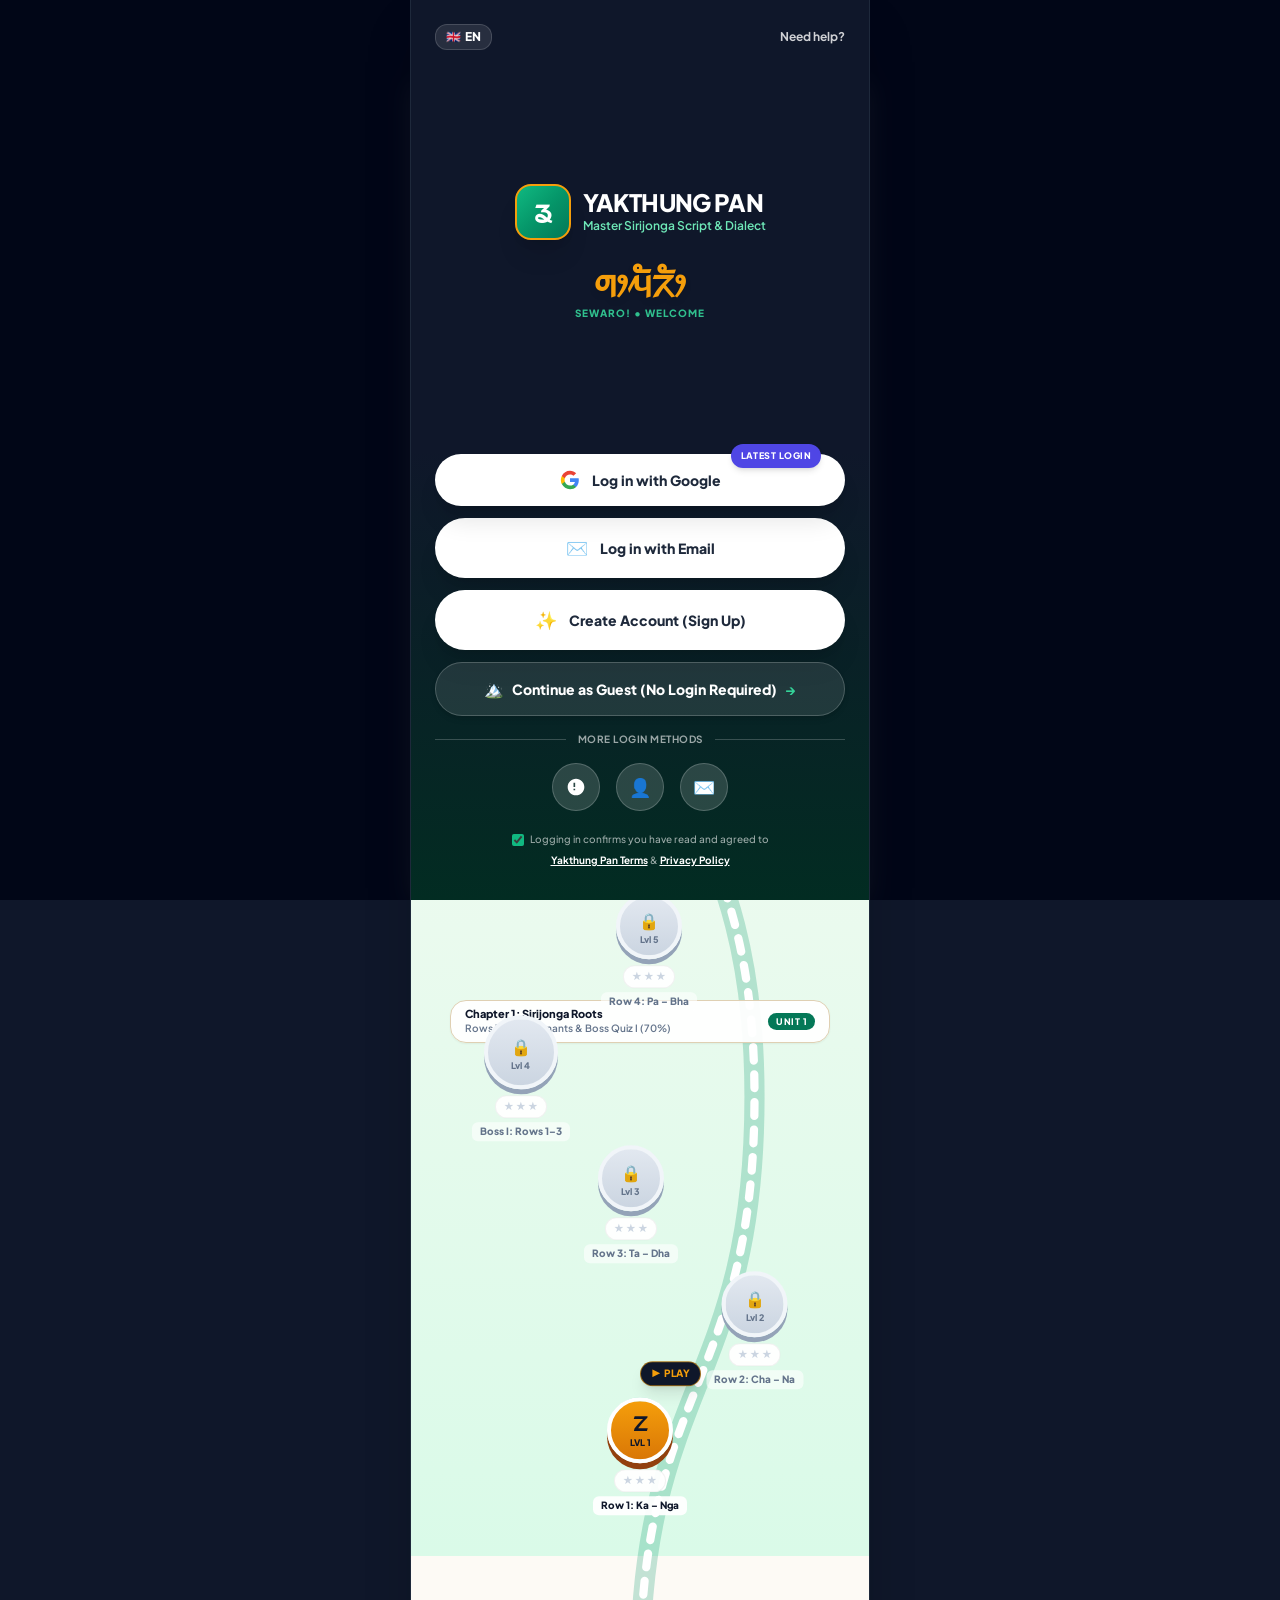
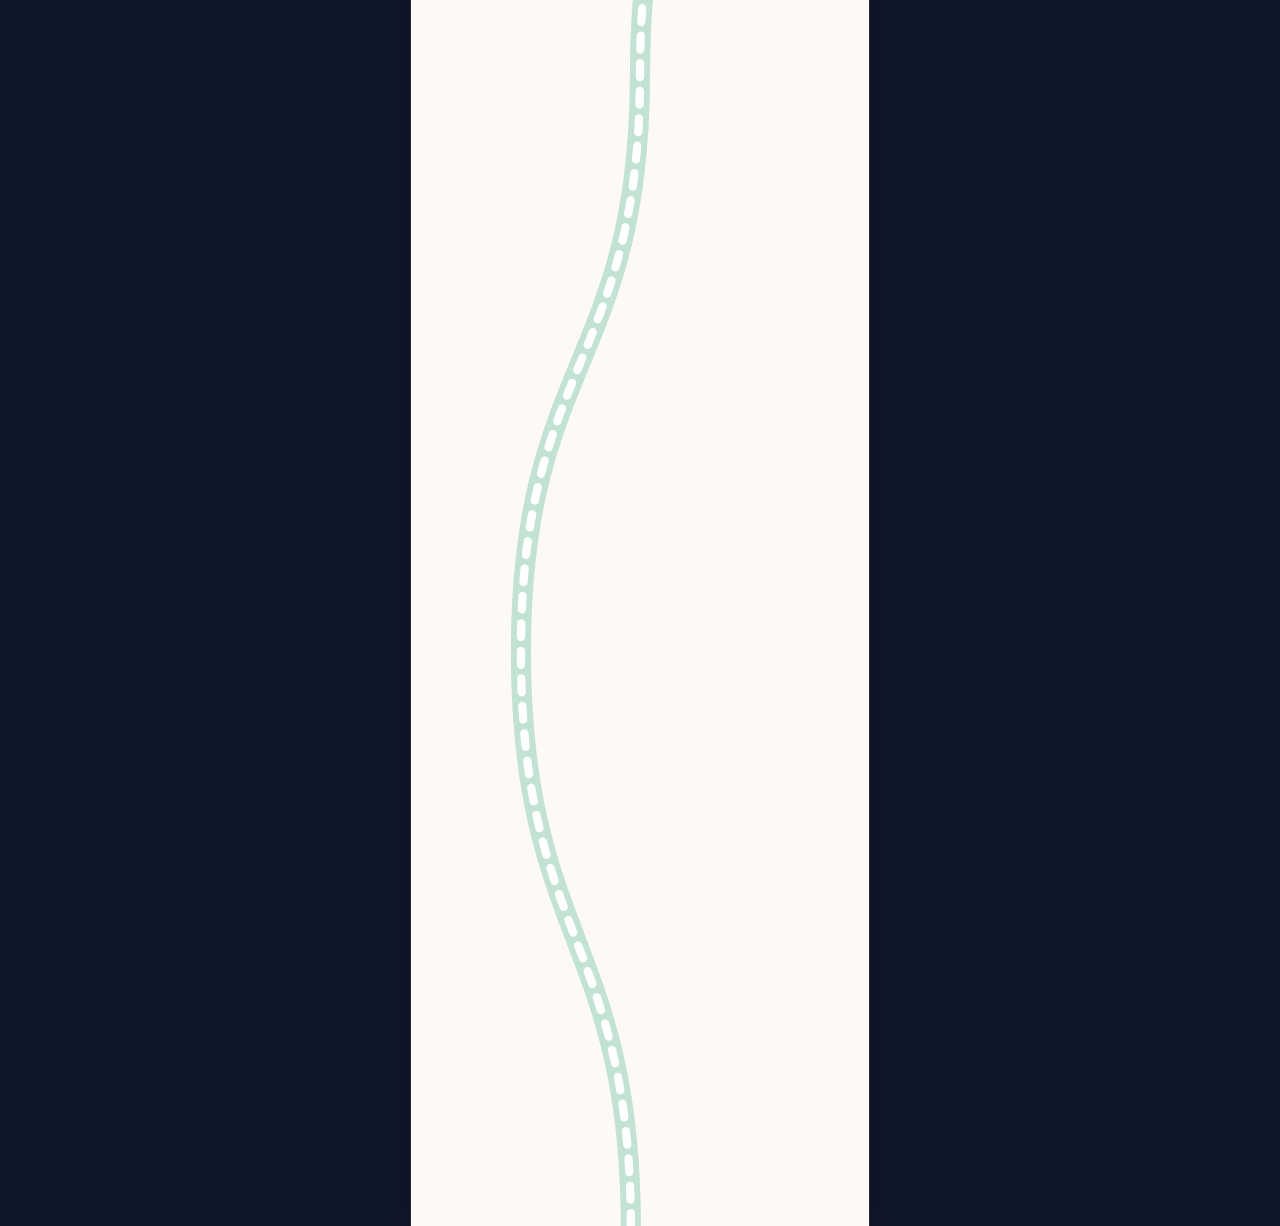
==== index.html @ 1bfe188a "feat: add dedicated Admin Portal to track user logins, signups, and learner telemetry" ====
<!DOCTYPE html>
<html lang="en">
<head>
    <meta charset="UTF-8">
        <meta name="viewport" content="width=device-width, initial-scale=1.0, maximum-scale=1.0, user-scalable=no, viewport-fit=cover">
    <title>Yakthung Pan • ᤕᤰᤌᤢᤱ ᤐᤠᤴ</title>
    <!-- PWA Web App Manifest and Theme Configuration -->
    <link rel="manifest" href="manifest.json">
    <meta name="theme-color" content="#047857">
    <meta name="mobile-web-app-capable" content="yes">
    <meta name="apple-mobile-web-app-capable" content="yes">
    <meta name="apple-mobile-web-app-status-bar-style" content="black-translucent">
    <meta name="apple-mobile-web-app-title" content="Yakthung Pan">
    <link rel="icon" type="image/svg+xml" href="icons/icon.svg">
    <link rel="icon" type="image/png" sizes="192x192" href="icons/icon-192.png">
    <link rel="apple-touch-icon" href="icons/apple-touch-icon.png">
    <!-- Load Local Offline Tailwind CSS -->
    <script src="js/tailwind.js"></script>
    <!-- Firebase App & Firebase Auth (Compat SDK v10) -->
    <script src="https://www.gstatic.com/firebasejs/10.8.0/firebase-app-compat.js"></script>
    <script src="https://www.gstatic.com/firebasejs/10.8.0/firebase-auth-compat.js"></script>
    <script src="https://www.gstatic.com/firebasejs/10.8.0/firebase-firestore-compat.js"></script>
    <script src="https://www.gstatic.com/firebasejs/10.8.0/firebase-analytics-compat.js"></script>
    <!-- Google Identity Services (GIS) Web-Based Auth -->
    <script src="https://accounts.google.com/gsi/client" async defer></script>
    <!-- Embed Noto Sans Limbu + Noto Sans Devanagari + Plus Jakarta Sans -->
    <link rel="preconnect" href="https://fonts.googleapis.com">
    <link rel="preconnect" href="https://fonts.gstatic.com" crossorigin>
    <link href="https://fonts.googleapis.com/css2?family=Noto+Sans+Devanagari:wght@500;700&family=Noto+Sans+Limbu&family=Plus+Jakarta+Sans:wght@400;600;700;800&display=swap" rel="stylesheet">
    
    <script>
        tailwind.config = {
            theme: {
                extend: {
                    fontFamily: {
                        sans: ['"Plus Jakarta Sans"', 'sans-serif'],
                        limbu: ['"Noto Sans Limbu"', 'sans-serif'],
                        deva: ['"Noto Sans Devanagari"', 'sans-serif'],
                    },
                    colors: {
                        terracotta: {
                            50: '#fdf4f3',
                            100: '#fbe6e4',
                            500: '#c84b31',
                            600: '#a83820',
                            700: '#8a2b17',
                        },
                        parchment: {
                            50: '#fdfaf5',
                            100: '#f7f2e8',
                            200: '#ece3d0',
                            300: '#dfd0b3',
                        },
                        slatebrand: {
                            800: '#1e252b',
                            900: '#0f172a',
                        },
                        goldaccent: {
                            400: '#f59e0b',
                            500: '#d97706',
                        }
                    }
                }
            }
        }
    </script>

    <!-- Custom App Styles -->
    <link rel="stylesheet" href="css/style.css">
</head>
<body class="bg-slate-900 text-slatebrand-900 font-sans min-h-screen flex justify-center selection:bg-emerald-600 selection:text-white">

    <!-- MOBILE-FIRST APP SHELL (max-w-[460px]) -->
    <div class="w-full max-w-[460px] bg-parchment-50 min-h-screen flex flex-col shadow-2xl relative overflow-x-hidden border-x border-slate-800">

        <!-- ========================================================= -->
        <!-- SCREEN 0: WELCOMING & LOGIN SCREEN (MATCHING POPPO STYLE)   -->
        <!-- ========================================================= -->
        <div id="welcomeScreen" class="fixed inset-0 z-50 flex justify-center bg-slate-950/95 backdrop-blur-md overflow-y-auto">
            <div class="w-full max-w-[460px] bg-gradient-to-b from-slate-900 via-slate-900 to-emerald-950 min-h-screen flex flex-col justify-between p-6 text-white shadow-2xl relative border-x border-slate-800">
                
                <!-- Top Bar: Language on Left, Need help? on Right (Matching Image 2) -->
                <div class="flex items-center justify-between">
                    <button onclick="toggleLanguage()" class="px-2.5 py-1 rounded-xl bg-white/10 hover:bg-white/20 border border-white/15 text-white font-black text-xs flex items-center gap-1 transition shadow-xs" title="Switch Language">
                        <span id="welcomeLangFlag">🇬🇧</span>
                        <span id="welcomeLangText">EN</span>
                    </button>

                    <button onclick="openCreditsModal()" class="text-xs text-white/80 hover:text-white font-bold transition flex items-center gap-1">
                        <span>Need help?</span>
                    </button>
                </div>

                <!-- Center Hero / Brand Identity (Matching Logo + Title from Image 2) -->
                <div class="my-auto py-6 flex flex-col items-center text-center space-y-4">
                    <!-- App Logo & Title Row -->
                    <div class="flex items-center gap-3">
                        <div class="w-14 h-14 rounded-2xl bg-gradient-to-br from-emerald-500 via-emerald-600 to-emerald-700 border-2 border-goldaccent-400 flex items-center justify-center shadow-xl shrink-0">
                            <span class="font-limbu text-3xl text-white font-bold">ᤕ</span>
                        </div>
                        <div class="text-left">
                            <h1 class="text-2xl font-black text-white tracking-tight uppercase leading-none">YAKTHUNG PAN</h1>
                            <p class="text-xs text-emerald-300 font-semibold mt-1">Master Sirijonga Script & Dialect</p>
                        </div>
                    </div>

                    <!-- Authentic Sirijonga Script Banner -->
                    <div class="pt-2">
                        <div class="font-limbu text-4xl text-goldaccent-400 font-bold tracking-wide drop-shadow-md">ᤛᤣᤘᤠᤖᤥ</div>
                        <p class="text-[10px] font-black uppercase tracking-widest text-emerald-400/90 mt-0.5">Sewaro! • Welcome</p>
                    </div>
                </div>

                <!-- Bottom Login Actions Section (Exact layout of Image 2) -->
                <div class="space-y-4 pb-2">
                    
                    <!-- State A: Not Logged In (Show the 3 Pill Login Buttons) -->
                    <div id="welcomeLoggedOutActions" class="space-y-3">
                        <!-- Button 1: Log in with Google (With 'Latest Login' purple floating badge) -->
                        <button onclick="handleGoogleSignInBtnClick()" class="relative w-full py-4 px-6 rounded-full bg-white hover:bg-slate-100 active:scale-95 text-slate-800 font-extrabold text-sm shadow-xl flex items-center justify-center gap-3 transition cursor-pointer">
                            <span class="absolute -top-2.5 right-6 bg-indigo-600 text-white text-[9px] font-black px-2.5 py-0.5 rounded-full shadow-md uppercase tracking-wider">
                                Latest Login
                            </span>
                            <svg class="w-5 h-5 shrink-0" viewBox="0 0 24 24">
                                <path fill="#4285F4" d="M22.56 12.25c0-.78-.07-1.53-.2-2.25H12v4.26h5.92c-.26 1.37-1.04 2.53-2.21 3.31v2.77h3.57c2.08-1.92 3.28-4.74 3.28-8.09z"/>
                                <path fill="#34A853" d="M12 23c2.97 0 5.46-.98 7.28-2.66l-3.57-2.77c-.98.66-2.23 1.06-3.71 1.06-2.86 0-5.29-1.93-6.16-4.53H2.18v2.84C3.99 20.53 7.7 23 12 23z"/>
                                <path fill="#FBBC05" d="M5.84 14.09c-.22-.66-.35-1.36-.35-2.09s.13-1.43.35-2.09V7.06H2.18C1.43 8.55 1 10.22 1 12s.43 3.45 1.18 4.94l2.85-2.22.81-.63z"/>
                                <path fill="#EA4335" d="M12 5.38c1.62 0 3.06.56 4.21 1.64l3.15-3.15C17.45 2.09 14.97 1 12 1 7.7 1 3.99 3.47 2.18 7.06l3.66 2.84c.87-2.6 3.3-4.52 6.16-4.52z"/>
                            </svg>
                            <span>Log in with Google</span>
                        </button>

                        <!-- Button 2: Log in with Email -->
                        <button onclick="openAuthModalWithTab('email')" class="w-full py-4 px-6 rounded-full bg-white hover:bg-slate-100 active:scale-95 text-slate-800 font-extrabold text-sm shadow-xl flex items-center justify-center gap-3 transition cursor-pointer">
                            <span class="text-lg">✉️</span>
                            <span>Log in with Email</span>
                        </button>

                        <!-- Button 3: Create Account (Sign Up & Choose Username) -->
                        <button onclick="openAuthModalWithTab('register')" class="w-full py-4 px-6 rounded-full bg-white hover:bg-slate-100 active:scale-95 text-slate-800 font-extrabold text-sm shadow-xl flex items-center justify-center gap-3 transition cursor-pointer">
                            <span class="text-lg">✨</span>
                            <span>Create Account (Sign Up)</span>
                        </button>

                        <!-- Button 4: Continue as Guest / Start Learning (Zero Barrier) -->
                        <button onclick="dismissWelcomeScreen()" class="w-full py-3.5 px-6 rounded-full bg-white/10 hover:bg-white/20 active:scale-95 text-white font-extrabold text-xs sm:text-sm border border-white/20 shadow-md flex items-center justify-center gap-2 transition cursor-pointer">
                            <span class="text-base">🏔️</span>
                            <span>Continue as Guest (No Login Required)</span>
                            <span class="text-emerald-400 font-bold">→</span>
                        </button>

                        <!-- Divider from Image 2 -->
                        <div class="flex items-center gap-3 w-full py-1">
                            <div class="h-px bg-white/20 flex-1"></div>
                            <span class="text-[10px] text-white/60 font-bold uppercase tracking-wider">More Login Methods</span>
                            <div class="h-px bg-white/20 flex-1"></div>
                        </div>

                        <!-- 3 Circular Action Icons from Image 2 -->
                        <div class="flex items-center justify-center gap-4">
                            <button onclick="handleGoogleSignInBtnClick()" class="w-12 h-12 rounded-full bg-white/15 hover:bg-white/25 border border-white/20 text-white flex items-center justify-center text-lg active:scale-95 transition" title="Google Login">
                                <svg class="w-5 h-5 shrink-0" viewBox="0 0 24 24">
                                    <path fill="#fff" d="M12 2C6.48 2 2 6.48 2 12s4.48 10 10 10 10-4.48 10-10S17.52 2 12 2zm-1 14H9v-2h2v2zm0-4H9V7h2v5z"/>
                                </svg>
                            </button>
                            <button onclick="openAuthModalWithTab('register')" class="w-12 h-12 rounded-full bg-white/15 hover:bg-white/25 border border-white/20 text-white flex items-center justify-center text-lg active:scale-95 transition" title="Sign Up / Username">
                                👤
                            </button>
                            <button onclick="openAuthModalWithTab('email')" class="w-12 h-12 rounded-full bg-white/15 hover:bg-white/25 border border-white/20 text-white flex items-center justify-center text-lg active:scale-95 transition" title="Email Login">
                                ✉️
                            </button>
                        </div>
                    </div>

                    <!-- State B: Already Logged In (Show Continue Adventure) -->
                    <div id="welcomeLoggedInActions" class="hidden space-y-3">
                        <div class="p-3.5 rounded-2xl bg-white/10 border border-white/15 flex items-center gap-3">
                            <div id="welcomeActiveUserImg" class="w-10 h-10 rounded-full bg-emerald-600 border border-emerald-400 flex items-center justify-center text-base font-bold text-white overflow-hidden shrink-0">
                                👤
                            </div>
                            <div class="text-left flex-1 min-w-0">
                                <p class="text-[10px] text-emerald-300 font-extrabold uppercase tracking-wider">Logged In</p>
                                <h4 id="welcomeActiveUserName" class="text-sm font-black text-white truncate">Yakthung Learner</h4>
                            </div>
                        </div>

                        <button id="welcomeStartBtn" onclick="dismissWelcomeScreen()" class="w-full py-4 px-6 rounded-full bg-gradient-to-r from-emerald-500 via-emerald-600 to-emerald-700 hover:from-emerald-400 hover:to-emerald-600 active:scale-95 text-white font-black text-base shadow-2xl flex items-center justify-center gap-2 transition cursor-pointer">
                            <span class="text-lg">🏔️</span>
                            <span>Continue Adventure</span>
                            <span class="text-goldaccent-300 text-base">→</span>
                        </button>

                        <button onclick="openAuthModal()" class="w-full py-2 text-xs text-white/70 hover:text-white font-bold transition">
                            Switch Account / Manage Profile
                        </button>
                    </div>

                    <!-- Legal / Agreement Footer from Image 2 -->
                    <div class="text-center text-[10px] text-white/60 font-medium leading-relaxed px-4 pt-1">
                        <label class="inline-flex items-center gap-1.5 cursor-pointer">
                            <input type="checkbox" checked class="rounded accent-emerald-500 w-3 h-3">
                            <span>Logging in confirms you have read and agreed to</span>
                        </label>
                        <p class="mt-0.5">
                            <a href="javascript:void(0)" onclick="openCreditsModal()" class="text-white underline font-bold">Yakthung Pan Terms</a> & <a href="javascript:void(0)" onclick="openCreditsModal()" class="text-white underline font-bold">Privacy Policy</a>
                        </p>
                    </div>

                </div>

            </div>
        </div>

        <!-- ========================================================= -->
        <!-- TOP HUD BAR: BRANDING, HOME, LANGUAGE, DEV, VOICE, AUTH   -->
        <!-- ========================================================= -->
        <header class="dhaka-header text-white px-3 py-2 flex items-center justify-between gap-1.5 border-b border-emerald-700/40 sticky top-0 z-30 shrink-0 shadow-md">
            <!-- Left: Home Button + Brand -->
            <div class="flex items-center gap-1.5 min-w-0">
                <button onclick="showWelcomeScreen()" class="w-8 h-8 rounded-xl bg-white/10 hover:bg-white/20 border border-white/15 flex items-center justify-center text-sm shadow-xs active:scale-95 transition shrink-0" title="Welcome Page / Home">
                    🏠
                </button>
                <div class="w-8 h-8 rounded-xl bg-gradient-to-br from-emerald-500 to-emerald-700 border border-goldaccent-400/70 flex items-center justify-center shadow shrink-0">
                    <span class="font-limbu text-lg text-white font-bold">ᤕ</span>
                </div>
                <div class="min-w-0">
                    <div class="flex items-center gap-1">
                        <h1 class="text-xs font-black tracking-tight text-white truncate" data-i18n="app_title">Yakthung Pan</h1>
                        <span class="text-[8px] font-extrabold uppercase px-1 py-0.2 rounded bg-emerald-950 text-emerald-300 border border-emerald-500/40 hidden xs:inline">Phedape</span>
                    </div>
                    <p class="font-limbu text-[10px] text-goldaccent-400 leading-none mt-0.5 truncate">ᤕᤰᤌᤢᤱ ᤐᤠᤴ <span class="font-sans text-[9px] text-emerald-200/90 font-medium hidden sm:inline" data-i18n="app_subtitle">• Phedape Limbu</span></p>
                </div>
            </div>

            <!-- Right Controls: Language Pill, Audio Studio, Dev Mode, Profile/Login -->
            <div class="flex items-center gap-1 shrink-0">
                <!-- Bilingual Toggle Pill -->
                <button id="hudLangBtn" onclick="toggleLanguage()" class="px-2 py-1 rounded-xl bg-white/10 hover:bg-white/20 border border-white/15 text-white font-black text-[10px] flex items-center gap-1 transition shadow-xs" title="Switch Language: English / नेपाली">
                    <span id="hudLangFlag">🇬🇧</span>
                    <span id="hudLangText">EN</span>
                </button>

                <!-- Developer Free Play Mode Pill -->
                <button id="devModeToggleBtn" onclick="toggleDevMode()" class="px-2 py-1 rounded-xl bg-amber-500/25 hover:bg-amber-500/35 border border-amber-400/50 text-amber-300 font-extrabold text-[10px] flex items-center gap-1 transition shadow-xs" title="Developer Mode: Click to toggle free access to all 21 levels for testing">
                    <span id="devModeIcon">🔓</span>
                    <span id="devModeText">Dev</span>
                </button>

                <!-- Profile / Login / Logout Button in Top Right -->
                <button onclick="openAuthModal()" class="px-2.5 py-1 rounded-xl bg-emerald-600/30 hover:bg-emerald-600/50 border border-emerald-400/50 text-emerald-300 font-extrabold text-[10px] flex items-center gap-1.5 shadow-xs active:scale-95 transition" title="Profile / Login / Logout">
                    <span id="hudUserAvatar" class="w-4 h-4 rounded-full overflow-hidden flex items-center justify-center text-[10px]">👤</span>
                    <span id="hudUserLoginBtnText" class="max-w-[55px] truncate">Sign In</span>
                </button>
            </div>
        </header>

        <!-- SUB-HUD SECONDARY BAR: STREAK, XP, MASTERED, CHART, CREDITS, SUPPORTER -->
        <div class="bg-slate-950/90 text-white px-3 py-1.5 flex items-center justify-between border-b border-white/5 text-[10px] font-bold z-20 shrink-0">
            <div class="flex items-center gap-2">
                <!-- Streak Pill -->
                <div class="flex items-center gap-1" title="Daily Streak">
                    <span>🔥</span>
                    <span id="hudStreak" class="text-amber-300 font-extrabold">1</span>
                </div>
                <span class="text-white/20">•</span>
                <!-- XP Pill -->
                <div class="flex items-center gap-1" title="Total XP">
                    <span>⚡</span>
                    <span id="hudXp" class="text-emerald-300 font-extrabold">0</span>
                </div>
                <span class="text-white/20">•</span>
                <!-- Mastered Pill (X/45) -->
                <div class="flex items-center gap-1" title="Mastered Characters">
                    <span class="text-goldaccent-400 font-extrabold">★</span>
                    <span id="hudMastered" class="text-white font-extrabold">0/45</span>
                </div>
            </div>

            <div class="flex items-center gap-1.5">
                <!-- Interactive Chart Button -->
                <button onclick="openChartModal()" class="px-2 py-0.5 rounded-lg bg-emerald-600/80 hover:bg-emerald-600 text-white font-extrabold text-[10px] shadow-xs active:scale-95 transition flex items-center gap-1">
                    <span class="font-limbu text-[11px]">ᤁ</span>
                    <span data-i18n="chart_btn">Chart</span>
                </button>

                <!-- Credits Modal Button -->
                <button onclick="openCreditsModal()" class="px-2 py-0.5 rounded-lg bg-white/10 hover:bg-white/20 text-slate-200 font-extrabold text-[10px] active:scale-95 transition flex items-center gap-1">
                    <span>👥</span>
                    <span data-i18n="credits_btn">Credits</span>
                </button>

                <!-- Supporter Heart Button -->
                <button onclick="openSupporterModal()" class="w-6 h-6 rounded-lg bg-rose-500/20 hover:bg-rose-500/30 border border-rose-400/40 text-rose-300 flex items-center justify-center text-xs font-bold active:scale-95 transition" aria-label="Support Yakthung Pan">
                    ♥
                </button>
            </div>
        </div>

        <!-- ========================================================= -->
        <!-- MAIN SCREEN: CANDY CRUSH-STYLE 17-LEVEL WINDING PATH      -->
        <!-- ========================================================= -->
        <main id="mapView" class="flex-1 overflow-y-auto relative">
            <div id="windingMapContainer" class="relative w-full">
                <!-- Dynamically populated by renderWindingMap() -->
            </div>
        </main>

        <!-- NON-BLOCKING TOAST NOTIFICATION BANNER -->
        <div id="toastBanner" class="fixed top-16 left-1/2 -translate-x-1/2 z-50 pointer-events-none opacity-0 transition-all duration-300 -translate-y-2 w-[90%] max-w-[400px]">
            <div class="bg-slatebrand-900/95 backdrop-blur text-parchment-50 px-4 py-2.5 rounded-2xl shadow-xl border border-goldaccent-400/50 flex items-center justify-center gap-2 text-xs font-semibold text-center">
                <span id="toastIcon" class="text-goldaccent-400 text-base shrink-0">✦</span>
                <span id="toastMessage">Welcome!</span>
            </div>
        </div>

        <!-- ========================================================= -->
        <!-- MODAL 1: 5-TAB SIRIJONGA SAK-SAK COMPLETE CHART           -->
        <!-- ========================================================= -->
        <div id="chartModal" class="hidden fixed inset-0 z-40 flex justify-center bg-slate-950/80 backdrop-blur-sm">
            <div class="w-full max-w-[460px] bg-parchment-50 h-full flex flex-col shadow-2xl overflow-hidden">
                <div class="bg-slatebrand-900 text-white px-4 py-3 flex items-center justify-between border-b border-white/10 shrink-0">
                    <div class="flex items-center gap-2">
                        <span class="font-limbu text-xl text-goldaccent-400">ᤁ</span>
                        <div>
                            <h2 class="text-sm font-extrabold leading-none">Yakthung Sirijonga Sak-sak</h2>
                            <p class="text-[10px] text-parchment-200 mt-0.5">Tap any character, syllable, or numeral to explore</p>
                        </div>
                    </div>
                    <button onclick="closeChartModal()" class="w-8 h-8 rounded-xl bg-white/10 hover:bg-white/20 flex items-center justify-center text-sm font-bold transition" aria-label="Close Chart">
                        ✕
                    </button>
                </div>

                <!-- 5-Tab Bar: Consonants (25), Vowels (9), Naukhari (9-Form), Matras & Marks, Numbers (0-10) -->
                <div class="bg-parchment-200/80 px-2.5 py-2 border-b border-parchment-300 grid grid-cols-5 gap-1 shrink-0">
                    <button id="chartTab_consonants" onclick="switchChartTab('consonants')" class="py-1.5 px-1 rounded-xl text-[10px] font-extrabold bg-slatebrand-900 text-goldaccent-400 shadow-xs transition leading-tight">
                        Consonants<br><span class="text-[9px] opacity-85">(25)</span>
                    </button>
                    <button id="chartTab_vowels" onclick="switchChartTab('vowels')" class="py-1.5 px-1 rounded-xl text-[10px] font-extrabold bg-white text-slate-700 border border-parchment-300 transition leading-tight">
                        Vowels<br><span class="text-[9px] opacity-85">(9)</span>
                    </button>
                    <button id="chartTab_naukhari" onclick="switchChartTab('naukhari')" class="py-1.5 px-1 rounded-xl text-[10px] font-extrabold bg-white text-slate-700 border border-parchment-300 transition leading-tight">
                        Naukhari<br><span class="text-[9px] opacity-85">(9-Form)</span>
                    </button>
                    <button id="chartTab_marks" onclick="switchChartTab('marks')" class="py-1.5 px-1 rounded-xl text-[10px] font-extrabold bg-white text-slate-700 border border-parchment-300 transition leading-tight">
                        Matras<br><span class="text-[9px] opacity-85">& Marks</span>
                    </button>
                    <button id="chartTab_numbers" onclick="switchChartTab('numbers')" class="py-1.5 px-1 rounded-xl text-[10px] font-extrabold bg-white text-slate-700 border border-parchment-300 transition leading-tight">
                        Numbers<br><span class="text-[9px] opacity-85">(0–10)</span>
                    </button>
                </div>

                <div class="flex-1 overflow-y-auto p-3.5 space-y-3">
                    <div id="chartTabBody" class="space-y-3">
                        <!-- Dynamically populated by switchChartTab() -->
                    </div>
                </div>
            </div>
        </div>

        <!-- ========================================================= -->
        <!-- MODAL 2: ACTIVE LESSON WORKSPACE (TRACE / QUIZ / TILES)   -->
        <!-- ========================================================= -->
        <div id="lessonModal" class="hidden fixed inset-0 z-40 flex justify-center bg-slate-950/80 backdrop-blur-sm">
            <div class="w-full max-w-[460px] bg-parchment-50 h-full flex flex-col shadow-2xl overflow-hidden">
                
                <!-- Top Lesson Progress Header -->
                <div class="bg-slatebrand-900 text-white px-4 py-3 flex items-center justify-between gap-3 border-b border-white/10 shrink-0">
                    <button onclick="closeLessonModal()" class="w-8 h-8 rounded-xl bg-white/10 hover:bg-white/20 flex items-center justify-center text-sm font-bold transition" aria-label="Exit Lesson">
                        ✕
                    </button>

                    <div class="flex-1 flex flex-col gap-1">
                        <div class="flex items-center justify-between text-[11px] font-bold">
                            <span id="lessonHeaderTitle" class="text-goldaccent-400 truncate">Level 1 • Row 1</span>
                            <span id="lessonStepCounter" class="text-parchment-200 shrink-0">1 / 4</span>
                        </div>
                        <div class="w-full h-2 bg-slatebrand-800 rounded-full overflow-hidden">
                            <div id="lessonProgressBar" class="h-full bg-gradient-to-r from-emerald-500 to-goldaccent-400 transition-all duration-300" style="width: 25%"></div>
                        </div>
                    </div>
                </div>

                <!-- ================================================= -->
                <!-- MODE A: TUNED FINGER-TRACING PAD (FITS ON SCREEN) -->
                <!-- ================================================= -->
                <div id="tracingWorkspace" class="hidden flex-1 overflow-hidden p-2.5 sm:p-3.5 flex flex-col justify-between gap-2">
                    
                    <!-- Compact Horizontal Reference Header -->
                    <div class="bg-white rounded-2xl sm:rounded-3xl p-2 sm:p-2.5 border border-parchment-300 shadow-xs flex items-center justify-between gap-2 shrink-0">
                        <!-- Left: Glyph + Phonetics -->
                        <div class="flex items-center gap-2 min-w-0">
                            <div class="w-11 h-11 sm:w-13 sm:h-13 rounded-2xl bg-parchment-50 border border-parchment-300 flex items-center justify-center shrink-0 shadow-inner">
                                <span id="cardLimbuGlyph" class="font-limbu text-3xl sm:text-4xl text-slatebrand-900 leading-none">ᤁ</span>
                            </div>
                            <div class="min-w-0">
                                <div class="flex items-center gap-1.5">
                                    <span id="cardLatinSound" class="text-base sm:text-lg font-extrabold text-slatebrand-900 leading-none">Ka</span>
                                    <span id="cardDevaSound" class="font-deva text-xs font-bold px-1.5 py-0.5 rounded-md bg-emerald-100 text-emerald-800">क</span>
                                </div>
                                <p id="cardPhoneticHint" class="text-[10px] font-semibold text-slate-500 mt-0.5 truncate">Row 1 • Consonant</p>
                            </div>
                        </div>

                        <!-- Center: Picture + Limbu Word Anchor -->
                        <div class="flex items-center gap-1.5 sm:gap-2 bg-parchment-50/90 px-2 py-1 rounded-2xl border border-parchment-200 min-w-0">
                            <span id="cardPictureEmoji" class="text-xl sm:text-2xl shrink-0">🤝</span>
                            <div class="min-w-0">
                                <div class="flex items-center gap-1">
                                    <span id="cardAnchorLimbu" class="font-limbu text-xs sm:text-sm font-bold text-slatebrand-900">ᤁᤠᤶ</span>
                                    <span id="cardAnchorLatin" class="text-[11px] font-extrabold text-terracotta-600 truncate">Kam</span>
                                </div>
                                <p id="cardAnchorMeaning" class="text-[10px] font-semibold text-slate-500 truncate">Friend</p>
                            </div>
                        </div>

                        <!-- Right: Listen Audio Button -->
                        <button onclick="speakCurrentCharacter()" class="px-2.5 py-1.5 sm:py-2 rounded-2xl bg-terracotta-600 hover:bg-terracotta-700 active:scale-95 text-white shadow-xs flex flex-col items-center justify-center shrink-0 transition cursor-pointer" aria-label="Listen">
                            <span class="text-xs sm:text-sm leading-none">🔊</span>
                            <span class="text-[9px] font-extrabold mt-0.5">Listen</span>
                        </button>
                    </div>

                    <!-- Responsive Tracing Canvas Card (Flexibly fills screen without scroll) -->
                    <div class="bg-white rounded-2xl sm:rounded-3xl p-2.5 sm:p-3 border border-parchment-300 shadow-sm flex-1 min-h-0 flex flex-col justify-between gap-1.5 sm:gap-2">
                        <div class="flex items-center justify-between gap-2 shrink-0">
                            <span id="accuracyBadge" class="text-[11px] font-bold px-2.5 py-0.5 rounded-full bg-amber-100 text-amber-800">
                                Accuracy: 0% (Goal: 60%)
                            </span>
                            <button id="ghostToggleBtn" onclick="toggleGhostMode()" class="text-[11px] font-bold px-2.5 py-1 rounded-xl border bg-parchment-50 border-parchment-300 text-slatebrand-800 flex items-center gap-1 transition">
                                <span id="ghostIcon">👁️</span>
                                <span id="ghostText">Ghost: Off</span>
                            </button>
                        </div>

                        <!-- Matra & Chuk-sak Equivalence Display (Positioned cleanly directly above canvas) -->
                        <div id="traceMatraRelationBar" class="hidden bg-amber-50/90 rounded-2xl px-3 py-1 border border-amber-200/90 shadow-2xs flex items-center justify-center gap-2 sm:gap-3 shrink-0">
                            <span id="matraNepaliText" class="font-deva text-xs sm:text-sm font-extrabold text-amber-900 bg-amber-100/90 px-3 py-0.5 rounded-xl border border-amber-300 shadow-2xs whitespace-nowrap">ा-आकार (आ)</span>
                            <span class="text-terracotta-600 font-extrabold text-base">➔</span>
                            <span id="matraLimbuText" class="font-limbu text-xs sm:text-sm font-extrabold text-emerald-900 bg-emerald-100/90 px-3 py-0.5 rounded-xl border border-emerald-300 shadow-2xs flex items-center gap-1.5 whitespace-nowrap">ᤠ आम्मा</span>
                            <button id="traceChukChartToggleBtn" onclick="toggleTraceChukChart()" type="button" class="hidden ml-1 sm:ml-2 px-2 py-0.5 rounded-xl bg-amber-100 hover:bg-amber-200 border border-amber-300 text-amber-900 font-extrabold text-[10px] shadow-2xs active:scale-95 transition cursor-pointer">📖 Chart</button>
                        </div>

                        <!-- Optional Chuk-sak Textbook Reference Viewer for Level 15 Tracing -->
                        <div id="traceChukChartBox" class="hidden p-1.5 bg-white rounded-2xl border border-amber-200 shadow-inner shrink-0">
                            <div class="flex items-center justify-between px-1 pb-1 text-[10px] text-slate-500 font-bold">
                                <span>📖 Original Sirijonga Textbook Reference:</span>
                                <button onclick="toggleTraceChukChart()" type="button" class="text-rose-600 hover:underline cursor-pointer">✕ Close</button>
                            </div>
                            <img src="img/chuk_sak_book_upright.jpg" alt="Chuk-sak Half Letters Textbook Chart" class="w-full h-auto max-h-36 object-contain rounded-lg border border-amber-100 bg-amber-50/50" />
                        </div>

                        <!-- Interactive Canvas Wrapper (Flexible min-height) -->
                        <div id="canvasBox" class="relative w-full flex-1 min-h-[180px] sm:min-h-[240px] rounded-2xl border-2 border-dashed border-parchment-300 bg-parchment-50/40 overflow-hidden">
                            <!-- Top overlay: Instruction bar + Live meter -->
                            <div class="absolute top-2 left-3 right-3 flex items-center justify-between gap-2 pointer-events-none z-10">
                                <span class="text-[10px] font-bold text-slate-500 truncate">✍️ Trace over the dashed outline</span>
                                <div class="px-2.5 py-0.5 rounded-full bg-white/95 border border-parchment-300 shadow-2xs flex items-center gap-1.5 shrink-0">
                                    <div class="w-12 sm:w-14 h-2 bg-slate-200 rounded-full overflow-hidden">
                                        <div id="matchMeterBar" class="h-full bg-goldaccent-400 transition-all duration-150" style="width: 0%"></div>
                                    </div>
                                    <span id="matchMeterText" class="text-[10px] font-extrabold text-slatebrand-900">0%</span>
                                </div>
                            </div>

                            <canvas id="tracingCanvas" class="w-full h-full block"></canvas>
                        </div>

                        <!-- Bottom Canvas Action Controls (Always in view without scrolling) -->
                        <div class="flex items-center gap-2 pt-1 shrink-0">
                            <button onclick="resetTracingCanvas()" class="px-4 py-3 rounded-xl font-bold text-xs bg-parchment-100 hover:bg-parchment-200 border border-parchment-300 text-slatebrand-800 active:scale-95 transition cursor-pointer">
                                ↺ Clear
                            </button>
                            <button id="nextLetterBtn" onclick="advanceTraceStep()" disabled class="flex-1 py-3 px-4 rounded-xl font-extrabold text-xs bg-slate-300 text-slate-500 cursor-not-allowed transition-all flex items-center justify-center gap-1.5 cursor-pointer">
                                <span id="nextLetterLabel">Trace 60% to Unlock</span>
                                <span>→</span>
                            </button>
                        </div>
                    </div>
                </div>

                <!-- ================================================= -->
                <!-- MODE B: BOSS RECOGNITION QUIZ (70% PASS GATE)     -->
                <!-- ================================================= -->
                <div id="quizWorkspace" class="hidden flex-1 overflow-hidden p-3 sm:p-4 flex flex-col justify-between gap-2.5">
                    <div class="flex-1 overflow-y-auto min-h-0 space-y-2.5 pr-0.5">
                        <div class="flex items-center justify-between gap-2">
                            <span id="quizBossBadge" class="text-[11px] font-extrabold uppercase tracking-wider px-2.5 py-1 rounded-full bg-amber-100 text-amber-900 border border-amber-300">
                                👑 Boss Script Quiz • 70% Goal
                            </span>
                            <span id="quizScoreTag" class="text-xs font-extrabold text-emerald-700">0/8 (0%)</span>
                        </div>

                        <!-- Live 70% Pass Threshold Progress Bar -->
                        <div class="bg-white rounded-2xl px-3 py-2 border border-parchment-300 shadow-2xs space-y-1">
                            <div class="flex items-center justify-between text-[10px] font-bold">
                                <span id="quizAccuracyLabel" class="text-slate-600">Current Score: 0%</span>
                                <span class="text-amber-700 font-extrabold">Pass Threshold: 70%</span>
                            </div>
                            <div class="relative w-full h-2.5 bg-slate-200 rounded-full overflow-hidden">
                                <div id="quizPassFillBar" class="h-full bg-amber-400 transition-all duration-300" style="width: 0%"></div>
                                <div class="absolute top-0 bottom-0 w-0.5 bg-slatebrand-900 z-10" style="left: 70%" title="70% Pass Goal"></div>
                            </div>
                        </div>

                        <!-- Prompt Card (Supports Forward Script->Sound & Reverse Sound->Script) -->
                        <div class="bg-white rounded-3xl p-3 sm:p-4 border border-parchment-300 shadow-sm text-center space-y-1.5">
                            <p id="quizPromptSub" class="text-xs font-bold text-slate-500">Identify this Sirijonga character:</p>
                            <div id="quizBigGlyph" class="font-limbu text-6xl sm:text-7xl text-slatebrand-900 py-1 select-none">ᤁ</div>
                            <div id="quizReverseDeva" class="hidden font-deva text-4xl font-extrabold text-emerald-700 py-1 select-none">क</div>
                            <div id="quizReverseHint" class="hidden text-xs font-semibold text-slate-500">Meaning: Friend (Kam)</div>
                            <button onclick="playQuizPromptAudio()" class="inline-flex items-center gap-1.5 px-3.5 py-1.5 rounded-full bg-emerald-50 text-emerald-700 border border-emerald-200 text-xs font-bold hover:bg-emerald-100 active:scale-95 transition">
                                <span>🔊</span>
                                <span>Hear Sound</span>
                            </button>
                        </div>

                        <!-- 4 Multiple Choice Options -->
                        <div id="quizOptionsGrid" class="grid grid-cols-2 gap-2 pt-0.5">
                            <!-- Injected via JS -->
                        </div>
                    </div>

                    <!-- Feedback & Pinned Next Button -->
                    <div class="shrink-0 space-y-1.5 pt-1">
                        <div id="quizFeedbackBox" class="hidden p-2.5 rounded-2xl text-xs font-bold text-center"></div>
                        <button id="quizNextBtn" onclick="advanceQuizStep()" disabled class="w-full py-3.5 px-4 rounded-2xl font-extrabold text-xs bg-slate-300 text-slate-500 cursor-not-allowed transition cursor-pointer">
                            Select an Answer
                        </button>
                    </div>
                </div>

                <!-- ================================================= -->
                <!-- MODE F: BOSS QUIZ RETRY GATE (< 70% SCORE)        -->
                <!-- ================================================= -->
                <div id="retryWorkspace" class="hidden flex-1 flex flex-col items-center justify-center text-center p-6 space-y-5">
                    <div class="w-24 h-24 rounded-3xl bg-gradient-to-br from-rose-500 to-amber-600 p-1 shadow-xl">
                        <div class="w-full h-full bg-slatebrand-900 rounded-[20px] flex flex-col items-center justify-center text-white">
                            <span id="retryScorePct" class="text-2xl font-extrabold text-rose-400">60%</span>
                            <span class="text-[10px] font-bold uppercase tracking-wider text-parchment-200 mt-0.5">Goal: 70%</span>
                        </div>
                    </div>

                    <div class="space-y-1.5">
                        <span class="inline-block text-[11px] font-extrabold uppercase tracking-wider px-3 py-0.5 rounded-full bg-rose-100 text-rose-800">
                            70% Mastery Required
                        </span>
                        <h2 class="text-2xl font-extrabold text-slatebrand-900">Almost There!</h2>
                        <p id="retrySubText" class="text-xs text-slate-600 max-w-xs mx-auto leading-relaxed">
                            You scored 60%. Score at least 70% on this Boss Script Quiz to unlock the next level!
                        </p>
                    </div>

                    <div id="retryMissedBox" class="hidden w-full max-w-xs bg-white rounded-2xl p-3 border border-parchment-300 shadow-xs space-y-1.5">
                        <div class="text-[10px] font-extrabold uppercase tracking-wider text-slate-500">Review These Characters (Tap to Hear):</div>
                        <div id="retryMissedChips" class="flex flex-wrap items-center justify-center gap-1.5"></div>
                    </div>

                    <div class="w-full max-w-xs space-y-2.5 pt-1">
                        <button onclick="retryCurrentBossQuiz()" class="w-full py-3.5 px-6 rounded-2xl font-extrabold text-sm bg-gradient-to-r from-amber-500 to-amber-600 hover:from-amber-600 hover:to-amber-700 text-slatebrand-900 shadow-lg transition active:scale-95">
                            ↺ Try Boss Quiz Again
                        </button>
                        <button onclick="closeLessonModal()" class="w-full py-2.5 px-4 rounded-xl font-bold text-xs bg-parchment-200 hover:bg-parchment-300 text-slate-700 transition">
                            Back to Adventure Map
                        </button>
                    </div>
                </div>

                <!-- ================================================= -->
                <!-- MODE C: LEVEL 17 VILLAGE GREETINGS TILE-BUILDER   -->
                <!-- ================================================= -->
                <div id="tileWorkspace" class="hidden flex-1 overflow-y-auto p-4 flex flex-col justify-between gap-4">
                    <div class="space-y-3">
                        <div class="flex items-center justify-between">
                            <span class="text-[11px] font-extrabold uppercase tracking-wider px-2.5 py-1 rounded-full bg-emerald-100 text-emerald-900 border border-emerald-300">
                                🏔️ Village Phrase Builder
                            </span>
                            <button onclick="playCurrentTileAudio()" class="text-xs font-bold px-3 py-1 rounded-full bg-emerald-600 text-white shadow-xs active:scale-95 flex items-center gap-1">
                                <span>🔊</span>
                                <span>Listen</span>
                            </button>
                        </div>

                        <!-- Meaning Prompt Card -->
                        <div class="bg-white rounded-3xl p-4 border border-parchment-300 shadow-sm space-y-1.5">
                            <span class="text-[10px] font-extrabold uppercase tracking-wider text-emerald-700">Translate into Limbu (Yakthung Pan)</span>
                            <div class="flex items-center gap-3">
                                <span id="tilePromptEmoji" class="text-3xl">🙏</span>
                                <div>
                                    <h3 id="tilePromptEnglish" class="text-base font-extrabold text-slatebrand-900">Respectful Greeting / Namaste</h3>
                                    <p id="tilePromptNepali" class="font-deva text-xs font-semibold text-slate-600">नेपाली: नमस्कार / सेवारो</p>
                                </div>
                            </div>
                        </div>

                        <!-- Answer Assembly Slots -->
                        <div class="space-y-1">
                            <span class="text-[10px] font-bold text-slate-500 uppercase tracking-wider">Your Limbu Phrase:</span>
                            <div id="tileAnswerTray" class="min-h-[68px] bg-white rounded-2xl p-2.5 border-2 border-dashed border-emerald-400 flex flex-wrap items-center gap-2">
                                <span class="text-xs text-slate-400 italic">Tap tiles below to build the phrase...</span>
                            </div>
                        </div>

                        <!-- Scrambled Word Bank -->
                        <div class="space-y-1">
                            <span class="text-[10px] font-bold text-slate-500 uppercase tracking-wider">Word Bank:</span>
                            <div id="tileBankTray" class="min-h-[76px] bg-parchment-200/60 rounded-2xl p-2.5 border border-parchment-300 flex flex-wrap items-center justify-center gap-2">
                                <!-- Scrambled tiles injected via JS -->
                            </div>
                        </div>
                    </div>

                    <!-- Check & Continue Controls -->
                    <div class="space-y-2">
                        <div id="tileFeedbackBox" class="hidden p-3 rounded-2xl text-xs font-bold text-center"></div>
                        <div class="flex items-center gap-2">
                            <button onclick="clearCurrentTileSelection()" class="px-4 py-3.5 rounded-2xl font-bold text-xs bg-white border border-parchment-300 text-slate-700 shadow-xs active:scale-95">
                                ↺ Reset
                            </button>
                            <button id="tileActionBtn" onclick="handleTileAction()" disabled class="flex-1 py-3.5 px-4 rounded-2xl font-extrabold text-xs bg-slate-300 text-slate-500 cursor-not-allowed transition">
                                Check Answer
                            </button>
                        </div>
                    </div>
                </div>

                <!-- ================================================= -->
                <!-- MODE D: SAKNAM-BHAN (NAUKHARI) & MARKS BUILDER    -->
                <!-- ================================================= -->
                <div id="saknamWorkspace" class="hidden flex-1 overflow-hidden p-3 sm:p-4 flex flex-col justify-between gap-2.5">
                    <div class="flex-1 overflow-y-auto min-h-0 space-y-2.5 pr-0.5">
                        <div class="flex items-center justify-between">
                            <span id="saknamBadge" class="text-[11px] font-extrabold uppercase tracking-wider px-2.5 py-1 rounded-full bg-purple-100 text-purple-900 border border-purple-300">
                                🔤 Saknam-bhan (Naukhari)
                            </span>
                            <button onclick="playCurrentSaknamAudio()" class="text-xs font-bold px-3 py-1 rounded-full bg-emerald-600 text-white shadow-xs active:scale-95 flex items-center gap-1 cursor-pointer">
                                <span>🔊</span>
                                <span>Listen</span>
                            </button>
                        </div>

                        <!-- Level 15 Half Letters (Chuk-sak आधा अक्षर) Reference Banner -->
                        <div id="saknamChukSakBanner" class="hidden w-full bg-gradient-to-r from-amber-50/90 via-parchment-100 to-emerald-50/90 rounded-2xl p-2.5 border border-amber-300/80 shadow-2xs space-y-2">
                            <div class="flex items-center justify-between gap-2">
                                <div class="flex items-center gap-1.5">
                                    <span class="text-amber-700 font-extrabold text-sm">✨</span>
                                    <div>
                                        <div class="text-[11px] font-extrabold text-amber-950 leading-tight">ᤆᤢᤰ-ᤛᤠᤰ • आधा अक्षर (7 Half Letters)</div>
                                        <p class="text-[9px] text-amber-800 font-medium">Full Consonant ➔ Half-Letter Final Mark</p>
                                    </div>
                                </div>
                                <button type="button" onclick="toggleChukBookChart()" class="text-[10px] font-extrabold px-2 py-1 rounded-xl bg-white border border-amber-300 text-amber-900 hover:bg-amber-100 active:scale-95 transition shadow-2xs cursor-pointer flex items-center gap-1">
                                    <span>📖</span>
                                    <span id="chukBookChartToggleText">Book Chart</span>
                                </button>
                            </div>

                            <!-- Interactive 7 Half-Letter Pills -->
                            <div id="chukSakPillsContainer" class="grid grid-cols-4 sm:grid-cols-7 gap-1">
                                <!-- Injected via JS -->
                            </div>

                            <!-- Collapsible Authentic Textbook Chart -->
                            <div id="chukBookChartBox" class="hidden p-1.5 bg-white rounded-xl border border-amber-200 shadow-inner">
                                <div class="flex items-center justify-between px-1 pb-1 text-[10px] text-slate-500 font-bold">
                                    <span>Original Sirijonga Textbook Reference:</span>
                                    <button onclick="toggleChukBookChart()" class="text-rose-600 hover:underline">✕ Close</button>
                                </div>
                                <img src="img/chuk_sak_book_upright.jpg" alt="Chuk-sak Half Letters Textbook Chart" class="w-full h-auto rounded-lg object-contain border border-slate-200">
                            </div>
                        </div>

                        <!-- Optional Reference Banner for Extra 13.1 & 13.2 -->
                        <div id="saknamExtraBanner" class="hidden w-full bg-parchment-100 rounded-2xl p-2.5 border border-parchment-300 shadow-2xs text-center space-y-1.5">
                            <div class="text-[10px] font-extrabold text-amber-800 uppercase tracking-wider flex items-center justify-center gap-1">
                                <span>⭐</span>
                                <span id="saknamBannerTitle">Chuk-sak Finals & Ektum/Kusek Sound Marks Reference</span>
                                <span>⭐</span>
                            </div>
                            <img id="saknamBannerImg" src="img/extra_chuk_ektum.png" alt="Chuk-sak & Ektum/Kusek Reference Chart" class="w-full h-auto rounded-xl object-contain border border-parchment-200 bg-white shadow-2xs">
                            
                            <!-- Practice Category Switcher for Extra 13.1 / 13.2 -->
                            <div id="saknamExtraModeBar" class="flex items-center justify-center gap-1.5 p-1 bg-white/90 rounded-xl border border-parchment-300 shadow-2xs">
                                <button id="extraFilterAllBtn" onclick="switchExtraSaknamMode('all')" class="flex-1 py-1 px-2 rounded-lg text-[10px] font-extrabold transition bg-parchment-100 text-slate-700 hover:bg-parchment-200">
                                    🌟 All 13
                                </button>
                                <button id="extraFilterFinalsBtn" onclick="switchExtraSaknamMode('finals')" class="flex-1 py-1 px-2 rounded-lg text-[10px] font-extrabold transition bg-emerald-700 text-white shadow-2xs">
                                    ✨ 7 Finals
                                </button>
                                <button id="extraFilterMarksBtn" onclick="switchExtraSaknamMode('marks')" class="flex-1 py-1 px-2 rounded-lg text-[10px] font-extrabold transition bg-parchment-100 text-slate-700 hover:bg-parchment-200">
                                    💫 6 Marks
                                </button>
                            </div>
                        </div>

                        <!-- Target Syllable / Mark Card -->
                        <div class="bg-white rounded-3xl p-3 sm:p-4 border border-parchment-300 shadow-sm text-center space-y-1.5">
                            <span id="saknamInstruction" class="text-[10px] font-extrabold uppercase tracking-wider text-emerald-700">
                                Combine Consonant + Vowel Matra
                            </span>

                            <!-- Half-Letter Equation (Level 15): e.g. ᤁ (क) ➔ ᤰ (क्) -->
                            <div id="saknamHalfLetterEquation" class="hidden flex items-center justify-center gap-2 py-1.5 px-3 bg-amber-50/80 rounded-xl border border-amber-200/90 text-xs font-bold text-slatebrand-900">
                                <span id="eqFullConsonant" class="font-limbu text-2xl font-bold">ᤁ</span>
                                <span class="text-terracotta-600 font-extrabold text-base">➔</span>
                                <span id="eqHalfConsonant" class="font-limbu text-2xl font-bold text-emerald-700 bg-emerald-100 px-2.5 py-0.5 rounded-lg border border-emerald-300 shadow-2xs">ᤰ</span>
                                <span id="eqHalfDeva" class="text-xs font-black text-emerald-900">चुक् (क्) आधा अक्षर</span>
                            </div>

                            <div class="flex items-center justify-center gap-3 py-1">
                                <div class="px-4 py-2 rounded-2xl bg-parchment-50 border border-parchment-300 shadow-inner">
                                    <div id="saknamTargetDeva" class="font-deva text-3xl font-extrabold text-slatebrand-900">का</div>
                                    <div id="saknamTargetLatin" class="text-xs font-extrabold text-emerald-700">Kaa</div>
                                </div>
                                <div class="text-left space-y-0.5">
                                    <div id="saknamRuleTitle" class="text-xs font-extrabold text-slatebrand-900">Ka (ᤁ) + Amma (ᤠ)</div>
                                    <p id="saknamRuleDesc" class="text-[11px] text-slate-600">Add the Amma matra to lengthen the vowel.</p>
                                </div>
                            </div>
                        </div>

                        <!-- 4 Syllable / Mark Choices -->
                        <div id="saknamOptionsGrid" class="grid grid-cols-2 gap-2.5 pt-1">
                            <!-- Populated via JS -->
                        </div>
                    </div>

                    <!-- Feedback & Pinned Next Button -->
                    <div class="shrink-0 space-y-1.5 pt-1">
                        <div id="saknamFeedbackBox" class="hidden p-2.5 rounded-2xl text-xs font-bold text-center"></div>
                        <button id="saknamNextBtn" onclick="advanceSaknamStep()" disabled class="w-full py-3.5 px-4 rounded-2xl font-extrabold text-xs bg-slate-300 text-slate-500 cursor-not-allowed transition cursor-pointer">
                            Select the Matching Form
                        </button>
                    </div>
                </div>

                <!-- ================================================= -->
                <!-- MODE E: 3-STAR VICTORY CELEBRATION SCREEN         -->
                <!-- ================================================= -->
                <div id="victoryWorkspace" class="hidden flex-1 flex flex-col items-center justify-center text-center p-6 space-y-5">
                    <div class="w-24 h-24 rounded-3xl bg-gradient-to-br from-goldaccent-400 to-emerald-600 p-1 shadow-xl">
                        <div class="w-full h-full bg-slatebrand-900 rounded-[20px] flex flex-col items-center justify-center text-white">
                            <span class="font-limbu text-3xl text-goldaccent-400">ᤛᤣᤘᤠᤖᤥ</span>
                            <span class="text-[10px] font-bold uppercase tracking-widest mt-0.5 text-parchment-200">Sewaro!</span>
                        </div>
                    </div>

                    <div id="victoryStarsDisplay" class="flex items-center justify-center gap-2 text-4xl text-goldaccent-400">
                        <span>★</span><span>★</span><span>★</span>
                    </div>

                    <div class="space-y-1.5">
                        <div class="flex items-center justify-center gap-2">
                            <span id="victoryBadgeText" class="inline-block text-[11px] font-extrabold uppercase tracking-wider px-3 py-0.5 rounded-full bg-emerald-100 text-emerald-800">
                                Level Completed!
                            </span>
                            <span id="victoryXpPill" class="inline-block text-[11px] font-extrabold px-2.5 py-0.5 rounded-full bg-amber-100 text-amber-800">
                                +40 XP
                            </span>
                        </div>
                        <h2 id="victoryHeadline" class="text-2xl font-extrabold text-slatebrand-900">Kheni! Well Done!</h2>
                        <p id="victorySubText" class="text-xs text-slate-600 max-w-xs mx-auto">
                            Next stage unlocked on your Yakthung Pan adventure path.
                        </p>
                    </div>

                    <button onclick="finishLevelAndReturn()" class="w-full max-w-xs py-3.5 px-6 rounded-2xl font-extrabold text-sm bg-gradient-to-r from-emerald-600 to-emerald-700 hover:from-emerald-700 hover:to-emerald-800 text-white shadow-lg transition active:scale-95">
                        Continue on Map →
                    </button>
                </div>

            </div>
        </div>

        <!-- ========================================================= -->
        <!-- MODAL 3: NON-INTRUSIVE SUPPORTER & AUDIO STUDIO MODAL     -->
        <!-- ========================================================= -->
        <div id="supporterModal" class="hidden fixed inset-0 z-50 flex items-center justify-center p-4 bg-slate-950/80 backdrop-blur-sm">
            <div class="w-full max-w-[400px] bg-parchment-50 rounded-3xl border border-parchment-300 shadow-2xl overflow-hidden flex flex-col max-h-[90vh]">
                <div class="dhaka-header text-white px-4 py-3.5 flex items-center justify-between border-b border-emerald-700/50">
                    <div class="flex items-center gap-2">
                        <span class="text-rose-400 text-lg">♥</span>
                        <h2 class="text-sm font-extrabold">Supporter & Audio Studio</h2>
                    </div>
                    <button onclick="closeSupporterModal()" class="w-8 h-8 rounded-xl bg-white/10 hover:bg-white/20 flex items-center justify-center text-sm font-bold">
                        ✕
                    </button>
                </div>

                <div class="p-4 overflow-y-auto space-y-4 text-xs text-slate-700">
                                        <!-- Phedape Limbu Dialect & Community Mission -->
                    <div class="bg-white rounded-2xl p-3.5 border border-parchment-200 space-y-1.5">
                        <div class="flex items-center justify-between">
                            <div class="flex items-center gap-2">
                                <span class="font-limbu text-xl text-emerald-700">ᤛᤣᤘᤠᤖᤥ</span>
                                <h3 class="font-extrabold text-slatebrand-900 text-sm">Phedape Limbu Dialect (फेदापे)</h3>
                            </div>
                            <span class="text-[9px] font-extrabold uppercase px-2 py-0.5 rounded-full bg-emerald-100 text-emerald-800">Authentic</span>
                        </div>
                        <p class="leading-relaxed text-slate-600">
                            Preserving authentic Sirijonga script and Phedape Limbu dialect (फेदापे याक्थुङ पान) spoken in historical Phedap / Eastern Nepal (Tehrathum, Sankhuwasabha). Lessons remain 100% free and ad-free.
                        </p>
                    </div>

                    <!-- Developer Quick Level Testing & Dialect Controls -->
                    <div class="bg-amber-50 rounded-2xl p-3 border border-amber-200 space-y-2">
                        <div class="flex items-center justify-between">
                            <div class="font-extrabold text-amber-900 text-xs flex items-center gap-1.5">
                                <span>🛠️</span> Developer & Testing Sandbox
                            </div>
                            <span id="modalDevBadge" class="text-[9px] font-extrabold uppercase px-2 py-0.5 rounded-full bg-amber-200 text-amber-900">Dev Active</span>
                        </div>
                        <p class="text-[10px] text-amber-800 leading-snug">
                            All 21 levels are unlocked for instant testing without completing prior levels.
                        </p>
                        <div class="flex items-center gap-2 pt-1">
                            <select id="devJumpSelect" onchange="jumpToSelectedLevel(this.value)" class="flex-1 text-[11px] font-bold p-1.5 rounded-xl border border-amber-300 bg-white text-slatebrand-900">
                                <option value="">⚡ Jump to Any Level (1–21)...</option>
                            </select>
                            <button onclick="toggleDevMode()" class="px-2.5 py-1.5 rounded-xl bg-amber-600 hover:bg-amber-700 text-white font-extrabold text-[10px] transition shrink-0">
                                Toggle Mode
                            </button>
                        </div>
                        <button onclick="unlockAllLevelsPermanently()" class="w-full py-1.5 px-2 rounded-xl bg-gradient-to-r from-amber-600 to-amber-700 hover:from-amber-500 hover:to-amber-600 text-white font-extrabold text-[10px] transition text-center shadow-xs flex items-center justify-center gap-1.5">
                            <span>🔓</span> Unlock All 21 Levels in Progress (Permanent)
                        </button>
                    </div>

                    <!-- Support Options -->
                    <div class="grid grid-cols-2 gap-2.5">
                        <button onclick="handleSupportAction('eSewa / Khalti ID copied: 9800000000 (Yakthung Pan)')" class="p-3 rounded-2xl bg-emerald-50 hover:bg-emerald-100 border border-emerald-200 text-left space-y-1 transition active:scale-95">
                            <span class="inline-block text-[10px] font-extrabold uppercase px-2 py-0.5 rounded bg-emerald-600 text-white">Nepal Local</span>
                            <div class="font-extrabold text-slatebrand-900 text-xs">eSewa / Khalti</div>
                            <p class="text-[10px] text-slate-600">Tap to copy supporter ID</p>
                        </button>

                        <button onclick="handleSupportAction('Thank you! Diaspora Chiya / Ko-fi link copied.')" class="p-3 rounded-2xl bg-amber-50 hover:bg-amber-100 border border-amber-200 text-left space-y-1 transition active:scale-95">
                            <span class="inline-block text-[10px] font-extrabold uppercase px-2 py-0.5 rounded bg-amber-600 text-white">Diaspora</span>
                            <div class="font-extrabold text-slatebrand-900 text-xs">Buy Us Chiya</div>
                            <p class="text-[10px] text-slate-600">Support audio preservation</p>
                        </button>
                    </div>

                                        <!-- Audio Studio Status -->
                    <div class="bg-emerald-900/10 rounded-2xl p-3 border border-emerald-600/30 flex items-center justify-between gap-2">
                        <div class="flex items-center gap-2">
                            <span class="text-base">🎙️</span>
                            <div>
                                <div class="font-extrabold text-slatebrand-900 text-xs">Audio Loader Active</div>
                                <div class="text-[10px] text-slate-600">Plays <code class="bg-parchment-200 px-1 py-0.5 rounded text-[9px]">audio/&lt;id&gt;.mp3</code> with Web Audio chime fallback</div>
                            </div>
                        </div>
                        <span id="audioStudioStatusPill" class="text-[9px] font-extrabold px-2 py-0.5 rounded-full bg-emerald-100 text-emerald-800">Auto</span>
                    </div>

                    <!-- Complete Curriculum Overview -->
                    <div class="bg-white rounded-2xl p-3 border border-parchment-200 space-y-1">
                        <h4 class="font-extrabold text-slatebrand-900">Complete Sirijonga Sak-sak Curriculum</h4>
                        <p class="text-[11px] text-slate-600 leading-relaxed">
                            Covers all 25 Consonants (<span class="font-limbu font-bold">ᤁ</span>–<span class="font-limbu font-bold">ᤜ</span> + <span class="font-limbu font-bold">ᤄ</span>), 9 Kubung-sak Vowels (<span class="font-limbu font-bold">ᤀ</span>–<span class="font-limbu font-bold">ᤀᤧ</span>), 9-Form Naukhari matrix, 8 Saknam-sak Matras, Chuk-sak finals, Ektum-sak conjuncts, Kusek-sak marks, and Khanin numerals (<span class="font-limbu font-bold">᥆</span>–<span class="font-limbu font-bold">᥇᥆</span>).
                        </p>
                    </div>

                    <!-- Progress Summary & Two-Step Reset -->
                    <div class="pt-2 border-t border-parchment-200 flex items-center justify-between gap-2">
                        <div class="text-[11px] text-slate-500">
                            <span id="modalStatsSummary" class="font-bold text-slatebrand-800">0/45 Items Mastered</span>
                        </div>

                        <div id="resetConfirmGroup">
                            <button onclick="promptResetProgress()" class="px-3 py-1.5 rounded-xl bg-rose-50 hover:bg-rose-100 text-rose-700 border border-rose-200 font-bold text-[11px] transition">
                                Reset Progress
                            </button>
                        </div>
                    </div>
                </div>
            </div>
        </div>

        <!-- ========================================================= -->
        <!-- MODAL 4: YAKTHUNG VOICE STUDIO (RECORDING & AUDIO UPLOAD) -->
        <!-- ========================================================= -->
        <div id="voiceStudioModal" class="hidden fixed inset-0 z-50 flex justify-center bg-slate-950/85 backdrop-blur-sm">
            <div class="w-full max-w-[460px] bg-parchment-50 h-full flex flex-col shadow-2xl overflow-hidden">
                <!-- Header -->
                <div class="dhaka-header text-white px-4 py-3 flex items-center justify-between border-b border-white/10 shrink-0">
                    <div class="flex items-center gap-2">
                        <span class="text-xl">🎙️</span>
                        <div>
                            <h2 class="text-sm font-extrabold leading-none" data-i18n="voice_studio_title">Yakthung Voice Studio</h2>
                            <p class="text-[10px] text-parchment-200 mt-0.5" data-i18n="voice_studio_sub">Record authentic pronunciation for every letter & word</p>
                        </div>
                    </div>
                    <button onclick="closeVoiceStudio()" class="w-8 h-8 rounded-xl bg-white/10 hover:bg-white/20 flex items-center justify-center text-sm font-bold transition">
                        ✕
                    </button>
                </div>

                <!-- Main Content Body -->
                <div class="flex-1 overflow-y-auto p-3.5 space-y-3">
                    
                    <!-- Direct Folder Storage & Batch Assign Banner -->
                    <div class="bg-emerald-950 text-white rounded-2xl p-3 border border-emerald-700/50 space-y-2">
                        <div class="flex items-center justify-between">
                            <span class="font-extrabold text-xs text-goldaccent-300 flex items-center gap-1.5">
                                <span>📁</span> Audio Folder & Word Assignment
                            </span>
                            <span class="text-[9px] font-extrabold px-2 py-0.5 rounded-full bg-emerald-800 text-emerald-200">
                                <span class="custom-voice-count-badge">0</span> Audio Assigned
                            </span>
                        </div>
                        <p class="text-[11px] text-emerald-100 leading-snug">
                            Assign any audio file (<code class="bg-emerald-900/80 px-1 py-0.5 rounded text-[10px] text-goldaccent-300">.mp3</code>, <code class="bg-emerald-900/80 px-1 py-0.5 rounded text-[10px] text-goldaccent-300">.wav</code>) to each word below. Files are saved directly to your <code class="bg-emerald-900/80 px-1 py-0.5 rounded text-[10px] text-emerald-300">audio/</code> folder! You can also copy files straight into <code class="bg-emerald-900/80 px-1 py-0.5 rounded text-[10px] text-emerald-300">audio/&lt;id&gt;.mp3</code> on your computer.
                        </p>
                        <div class="pt-1 flex items-center gap-2">
                            <button onclick="triggerBatchAudioUpload()" class="flex-1 py-2 px-3 rounded-xl bg-emerald-600 hover:bg-emerald-500 active:scale-95 text-white font-black text-xs shadow-md transition flex items-center justify-center gap-1.5">
                                <span>📁</span> <span>Batch Assign Multiple MP3s</span>
                            </button>
                        </div>
                    </div>

                    <!-- Active Recording Dock Card -->
                    <div id="voiceStudioActiveDock" class="bg-white rounded-3xl p-4 border border-parchment-300 shadow-sm space-y-3">
                        <div class="flex items-center justify-between">
                            <div class="flex items-center gap-3">
                                <div class="w-14 h-14 rounded-2xl bg-parchment-100 border border-parchment-300 flex items-center justify-center shadow-inner shrink-0">
                                    <span id="dockTargetGlyph" class="font-limbu text-4xl text-slatebrand-900 leading-none">ᤁ</span>
                                </div>
                                <div>
                                    <div class="flex items-center gap-1.5">
                                        <h3 id="dockTargetTitle" class="text-base font-extrabold text-slatebrand-900 leading-none">Ka</h3>
                                        <span id="dockTargetDeva" class="font-deva text-xs font-bold px-1.5 py-0.5 rounded-md bg-emerald-100 text-emerald-800">क</span>
                                    </div>
                                    <p id="dockTargetMeaning" class="text-xs text-slate-500 font-semibold mt-1">Friend / Companion</p>
                                </div>
                            </div>

                            <span id="dockCustomActiveBadge" class="hidden text-[10px] font-extrabold px-2.5 py-1 rounded-full bg-emerald-500 text-white shadow-xs">
                                🎙️ Custom Voice Active
                            </span>
                        </div>

                        <!-- Mic Recording Hub -->
                        <div class="bg-parchment-100/80 rounded-2xl p-3.5 border border-parchment-300 flex flex-col items-center justify-center gap-2 relative">
                            <div class="relative flex items-center justify-center">
                                <div id="voiceStudioPulseRing" class="hidden absolute w-20 h-20 rounded-full bg-rose-500/30 animate-ping"></div>
                                <button id="voiceStudioRecordBtn" onclick="toggleStudioRecord()" class="w-14 h-14 rounded-full bg-emerald-600 hover:bg-emerald-500 active:scale-95 text-white flex items-center justify-center text-2xl shadow-lg transition z-10" title="Tap to record voice">
                                    🎙️
                                </button>
                            </div>

                            <div class="flex items-center gap-2">
                                <span id="voiceStudioTimer" class="font-mono text-xs font-black text-slatebrand-900">00:00</span>
                                <span class="text-slate-400">•</span>
                                <p id="voiceStudioStatusText" class="text-[11px] font-bold text-slate-600">Tap mic to start recording</p>
                            </div>

                            <!-- Post-Recording Action Buttons -->
                            <div class="flex items-center gap-2 pt-1">
                                <button id="voiceStudioPreviewBtn" onclick="HardwareRecorder.playPreview()" class="hidden px-3 py-1.5 rounded-xl bg-slatebrand-900 hover:bg-slatebrand-800 text-goldaccent-300 font-extrabold text-xs shadow-xs transition active:scale-95 flex items-center gap-1">
                                    <span>▶</span>
                                    <span data-i18n="test_playback">Play Preview</span>
                                </button>
                                <button id="voiceStudioSaveBtn" onclick="saveRecordedVoice()" class="hidden px-3.5 py-1.5 rounded-xl bg-emerald-600 hover:bg-emerald-700 text-white font-extrabold text-xs shadow-xs transition active:scale-95 flex items-center gap-1">
                                    <span>💾</span>
                                    <span data-i18n="save_voice">Save Custom Voice</span>
                                </button>
                            </div>
                        </div>

                        <!-- Secondary Controls: Upload File, Download .mp3, Reset to Default -->
                        <div class="flex items-center justify-between gap-1.5 pt-1 text-[11px]">
                            <button onclick="triggerAudioFileUpload()" class="px-2.5 py-1.5 rounded-xl bg-parchment-200 hover:bg-parchment-300 text-slatebrand-900 font-bold transition flex items-center gap-1">
                                <span>📁</span>
                                <span data-i18n="upload_audio_file">Upload Audio</span>
                            </button>

                            <div class="flex items-center gap-1.5">
                                <button id="dockDownloadBtn" onclick="exportCurrentTargetVoice()" style="display: none;" class="px-2.5 py-1.5 rounded-xl bg-parchment-200 hover:bg-parchment-300 text-slatebrand-900 font-bold transition flex items-center gap-1" title="Download recording as .mp3">
                                    <span>📥</span>
                                    <span data-i18n="download_clip">Download</span>
                                </button>
                                <button id="dockResetBtn" onclick="resetCurrentTargetVoice()" style="display: none;" class="px-2.5 py-1.5 rounded-xl bg-rose-100 hover:bg-rose-200 text-rose-700 font-bold transition flex items-center gap-1" title="Reset this character to default chime">
                                    <span>↺</span>
                                    <span data-i18n="reset_voice">Reset</span>
                                </button>
                            </div>
                        </div>
                    </div>

                    <!-- Filter Chips & Search Bar -->
                    <div class="space-y-2">
                        <!-- Horizontal Filter Chips -->
                        <div class="flex items-center gap-1.5 overflow-x-auto no-scrollbar pb-1">
                            <button id="studioFilter_all" onclick="setVoiceStudioFilter('all')" class="px-3 py-1.5 rounded-xl font-extrabold text-xs bg-emerald-600 text-white shadow-xs transition shrink-0" data-i18n="filter_all">All Items</button>
                            <button id="studioFilter_consonants" onclick="setVoiceStudioFilter('consonants')" class="px-3 py-1.5 rounded-xl font-bold text-xs bg-white text-slate-700 border border-parchment-300 hover:bg-parchment-100 transition shrink-0" data-i18n="filter_consonants">Consonants (25)</button>
                            <button id="studioFilter_vowels" onclick="setVoiceStudioFilter('vowels')" class="px-3 py-1.5 rounded-xl font-bold text-xs bg-white text-slate-700 border border-parchment-300 hover:bg-parchment-100 transition shrink-0" data-i18n="filter_vowels">Vowels (9)</button>
                            <button id="studioFilter_extras" onclick="setVoiceStudioFilter('extras')" class="px-3 py-1.5 rounded-xl font-bold text-xs bg-white text-slate-700 border border-parchment-300 hover:bg-parchment-100 transition shrink-0" data-i18n="filter_extras">Extra Keys</button>
                            <button id="studioFilter_matras" onclick="setVoiceStudioFilter('matras')" class="px-3 py-1.5 rounded-xl font-bold text-xs bg-white text-slate-700 border border-parchment-300 hover:bg-parchment-100 transition shrink-0" data-i18n="filter_matras">Matras</button>
                            <button id="studioFilter_phrases" onclick="setVoiceStudioFilter('phrases')" class="px-3 py-1.5 rounded-xl font-bold text-xs bg-white text-slate-700 border border-parchment-300 hover:bg-parchment-100 transition shrink-0" data-i18n="filter_phrases">Phrases</button>
                        </div>

                        <!-- Search Box -->
                        <div class="relative">
                            <input id="voiceStudioSearch" oninput="renderVoiceStudioList()" type="text" placeholder="Search character, word or meaning..." data-i18n-placeholder="voice_studio_search" class="w-full px-3.5 py-2 pl-9 rounded-2xl bg-white border border-parchment-300 text-xs font-bold text-slatebrand-900 focus:outline-none focus:ring-2 focus:ring-emerald-500">
                            <span class="absolute left-3 top-2.5 text-xs text-slate-400">🔍</span>
                        </div>
                    </div>

                    <!-- List of Characters & Items -->
                    <div id="voiceStudioListContainer" class="space-y-1.5">
                        <!-- Dynamically populated by renderVoiceStudioList() -->
                    </div>

                    <!-- Backup & Portable Audio Pack Bar -->
                    <div class="bg-white rounded-2xl p-3 border border-parchment-300 space-y-2">
                        <div class="flex items-center justify-between">
                            <div class="font-extrabold text-xs text-slatebrand-900 flex items-center gap-1.5">
                                <span>📦</span> Audio Pack Backup & Portability
                            </div>
                            <span class="text-[9px] font-bold text-slate-500">JSON + Audio</span>
                        </div>
                        <p class="text-[10px] text-slate-600 leading-snug">
                            Export all your authentic voice recordings to share with family or import onto another phone.
                        </p>
                        <div class="grid grid-cols-2 gap-2 pt-0.5">
                            <button onclick="CustomAudioStore.exportAudioPack()" class="py-2 px-2.5 rounded-xl bg-slatebrand-900 hover:bg-slatebrand-800 text-white font-extrabold text-[10px] shadow-xs transition flex items-center justify-center gap-1">
                                <span>📦</span>
                                <span data-i18n="export_backup">Export Pack</span>
                            </button>
                            <button onclick="triggerAudioPackUpload()" class="py-2 px-2.5 rounded-xl bg-emerald-600 hover:bg-emerald-700 text-white font-extrabold text-[10px] shadow-xs transition flex items-center justify-center gap-1">
                                <span>📥</span>
                                <span data-i18n="import_backup">Import Pack</span>
                            </button>
                        </div>
                    </div>

                </div>

                <!-- Hidden Input Elements for File Uploads -->
                <input type="file" id="voiceStudioFileInput" accept="audio/*" onchange="handleAudioFileSelected(event)" class="hidden">
                <input type="file" id="voiceStudioPackInput" accept=".json,application/json" onchange="handleAudioPackSelected(event)" class="hidden">
            </div>
        </div>

        <!-- ========================================================= -->
        <!-- MODAL 5: CREDITS & CONTRIBUTORS MODAL                     -->
        <!-- ========================================================= -->
        <div id="creditsModal" class="hidden fixed inset-0 z-50 flex justify-center bg-slate-950/85 backdrop-blur-sm">
            <div class="w-full max-w-[460px] bg-parchment-50 h-full flex flex-col shadow-2xl overflow-hidden">
                <!-- Header -->
                <div class="dhaka-header text-white px-4 py-3 flex items-center justify-between border-b border-white/10 shrink-0">
                    <div class="flex items-center gap-2">
                        <span class="text-xl">👥</span>
                        <div>
                            <h2 class="text-sm font-extrabold leading-none" data-i18n="credits_modal_title">Credits & Contributors</h2>
                            <p class="text-[10px] text-parchment-200 mt-0.5" data-i18n="credits_modal_sub">The cultural elders, linguists, voice artists, and builders</p>
                        </div>
                    </div>
                    <button onclick="closeCreditsModal()" class="w-8 h-8 rounded-xl bg-white/10 hover:bg-white/20 flex items-center justify-center text-sm font-bold transition">
                        ✕
                    </button>
                </div>

                <!-- Content Container -->
                <div class="flex-1 overflow-y-auto p-4 space-y-4">
                    <div id="creditsListContainer" class="space-y-4">
                        <!-- Dynamically populated by renderCreditsModal() -->
                    </div>

                    <!-- Cultural Acknowledgement Callout -->
                    <div class="bg-gradient-to-br from-emerald-900 to-slatebrand-900 text-white rounded-2xl p-4 border border-emerald-500/30 text-center space-y-1.5 shadow-md">
                        <div class="font-limbu text-2xl text-goldaccent-400 font-bold">ᤛᤣᤘᤠᤖᤥ • Sewaro!</div>
                        <h4 class="font-extrabold text-xs">Preserving Yakthung Heritage for Future Generations</h4>
                        <p class="text-[10px] text-emerald-200/90 leading-relaxed">
                            Every character, stroke, and audio recording in this application is created to celebrate the rich cultural heritage and linguistic beauty of the Limbu community.
                        </p>
                    </div>
                </div>
            </div>
        </div>

        <!-- ========================================================= -->
        <!-- MODAL 6: MODERN ACCOUNT & CLOUD PROGRESS SYNC             -->
        <!-- ========================================================= -->
        <div id="authModal" class="hidden fixed inset-0 z-[60] flex items-end sm:items-center justify-center bg-slate-950/85 backdrop-blur-md p-0 sm:p-4">
            <div class="w-full max-w-sm sm:max-w-md bg-gradient-to-b from-[#131d2e] via-[#0f1728] to-[#090e17] text-white border-t sm:border border-white/10 rounded-t-[32px] sm:rounded-[32px] flex flex-col shadow-[0_25px_60px_-15px_rgba(0,0,0,0.85)] overflow-hidden max-h-[94vh]">
                
                <!-- Mobile top drag indicator -->
                <div class="w-10 h-1 bg-white/20 rounded-full mx-auto mt-3 mb-1 sm:hidden"></div>

                <!-- Modern Modal Header -->
                <div class="px-5 py-4 flex items-center justify-between border-b border-white/10 shrink-0">
                    <div class="flex items-center gap-3">
                        <div class="w-9 h-9 rounded-2xl bg-gradient-to-br from-emerald-500 to-emerald-700 border border-emerald-400/40 flex items-center justify-center shadow-md">
                            <span class="font-limbu text-lg text-white font-bold">ᤕ</span>
                        </div>
                        <div>
                            <h2 id="authModalDynamicTitle" class="text-sm font-black tracking-tight text-white leading-none">Account & Progress Sync</h2>
                            <p id="authModalDynamicSub" class="text-[11px] text-emerald-300/80 font-medium mt-1">Store your stars, XP & voices across devices</p>
                        </div>
                    </div>
                    <button id="authModalCloseBtn" onclick="closeAuthModal()" class="w-8 h-8 rounded-full bg-white/10 hover:bg-white/20 text-white/80 hover:text-white flex items-center justify-center text-sm font-bold transition active:scale-90" title="Close">
                        ✕
                    </button>
                </div>

                <!-- Main Scrollable Content -->
                <div class="flex-1 overflow-y-auto p-4 sm:p-5 space-y-4">
                    
                    <!-- Guest Card (Shown when not signed in) -->
                    <div id="authGuestCard" class="space-y-4">
                        <div class="bg-slate-900/60 rounded-3xl p-4 sm:p-5 border border-white/10 shadow-inner text-center space-y-4">
                            
                            <!-- Sleek Segmented Tab Switcher (Google, Email, Sign Up) -->
                            <div class="grid grid-cols-3 gap-1.5 p-1 bg-slate-950/80 rounded-2xl border border-slate-700/60 text-xs font-bold shadow-inner">
                                <button id="tabBtnGoogle" onclick="switchAuthTab('google')" class="py-2.5 px-2 rounded-xl text-center transition text-slate-400 hover:text-white font-bold cursor-pointer">
                                    <span>🌐 Google</span>
                                </button>
                                <button id="tabBtnEmail" onclick="switchAuthTab('email')" class="py-2.5 px-2 rounded-xl text-center transition bg-gradient-to-r from-emerald-600 to-emerald-500 text-white shadow-md font-black cursor-pointer">
                                    <span>✉️ Log In</span>
                                </button>
                                <button id="tabBtnRegister" onclick="switchAuthTab('register')" class="py-2.5 px-2 rounded-xl text-center transition text-slate-400 hover:text-white font-bold cursor-pointer">
                                    <span>✨ Sign Up</span>
                                </button>
                            </div>

                            <!-- Tab 1: Google Sign-In with Official Account Chooser Popup -->
                            <div id="tabContentGoogle" class="hidden pt-1 space-y-3">
                                <button id="btnContinueGoogle" onclick="handleGoogleSignInBtnClick()" class="w-full py-4 px-6 rounded-full bg-white hover:bg-slate-100 active:scale-95 text-slate-800 font-extrabold text-xs sm:text-sm shadow-xl flex items-center justify-center gap-3 transition cursor-pointer">
                                    <svg class="w-5 h-5 shrink-0" viewBox="0 0 24 24">
                                        <path fill="#4285F4" d="M22.56 12.25c0-.78-.07-1.53-.2-2.25H12v4.26h5.92c-.26 1.37-1.04 2.53-2.21 3.31v2.77h3.57c2.08-1.92 3.28-4.74 3.28-8.09z"/>
                                        <path fill="#34A853" d="M12 23c2.97 0 5.46-.98 7.28-2.66l-3.57-2.77c-.98.66-2.23 1.06-3.71 1.06-2.86 0-5.29-1.93-6.16-4.53H2.18v2.84C3.99 20.53 7.7 23 12 23z"/>
                                        <path fill="#FBBC05" d="M5.84 14.09c-.22-.66-.35-1.36-.35-2.09s.13-1.43.35-2.09V7.06H2.18C1.43 8.55 1 10.22 1 12s.43 3.45 1.18 4.94l2.85-2.22.81-.63z"/>
                                        <path fill="#EA4335" d="M12 5.38c1.62 0 3.06.56 4.21 1.64l3.15-3.15C17.45 2.09 14.97 1 12 1 7.7 1 3.99 3.47 2.18 7.06l3.66 2.84c.87-2.6 3.3-4.52 6.16-4.52z"/>
                                    </svg>
                                    <span>Continue with Google</span>
                                </button>
                                <p class="text-[11px] text-slate-400 text-center">Fast, one-tap sign-in with your Google account</p>

                                <!-- Error / Config Helper Banner (Appears if Google reports configuration needed) -->
                                <div id="googleAuthDiagnosticBanner" class="hidden p-3 rounded-2xl bg-amber-500/15 border border-amber-500/30 text-left text-xs space-y-1.5">
                                    <div class="font-bold text-amber-300 flex items-center gap-1.5">
                                        <span>🔑</span> <span id="googleDiagTitle">Google Setup Notice</span>
                                    </div>
                                    <p id="googleDiagMessage" class="text-[11px] text-amber-200/90 leading-relaxed"></p>
                                </div>

                                <div class="relative flex items-center my-2">
                                    <div class="flex-grow border-t border-slate-700/60"></div>
                                    <span class="flex-shrink mx-3 text-[10px] font-bold text-slate-400 uppercase tracking-wider">or 1-Tap Instant Connect</span>
                                    <div class="flex-grow border-t border-slate-700/60"></div>
                                </div>

                                <div class="space-y-2 text-left">
                                    <div>
                                        <label class="block text-[10px] font-extrabold text-slate-400 uppercase tracking-widest mb-1">Your Google Name or Email</label>
                                        <div class="flex items-center bg-slate-950/80 border border-slate-700/80 rounded-2xl focus-within:border-emerald-400 transition overflow-hidden">
                                            <span class="pl-3.5 text-sm text-slate-400 select-none">👤</span>
                                            <input id="googleNameOrEmailInput" type="text" placeholder="e.g. Numa Phung or user@gmail.com" class="w-full bg-transparent px-3 py-2.5 text-white placeholder-slate-500 text-xs font-medium focus:outline-none">
                                        </div>
                                    </div>
                                    <button onclick="handleQuickGoogleConnectBtn()" type="button" class="w-full py-3 px-4 rounded-xl bg-gradient-to-r from-emerald-600 to-emerald-500 hover:from-emerald-500 hover:to-emerald-400 active:scale-95 text-white font-extrabold text-xs shadow-md transition cursor-pointer">
                                        ✓ Connect Profile &amp; Start
                                    </button>
                                </div>

                                <div class="pt-2 text-center text-xs text-slate-400">
                                    Prefer email? <button onclick="switchAuthTab('email')" type="button" class="text-emerald-400 font-extrabold hover:underline">Log In with Email</button>
                                </div>
                            </div>

                            <!-- Tab 2: Modern Email & Password Sign-In (For existing accounts) -->
                            <div id="tabContentEmail" class="pt-1 space-y-4 text-left">
                                <!-- Email Input -->
                                <div>
                                    <label class="block text-[10px] font-extrabold text-slate-400 uppercase tracking-widest mb-1.5">Email Address</label>
                                    <div class="relative flex items-center bg-slate-950/80 border border-slate-700/80 rounded-2xl focus-within:border-emerald-400 focus-within:ring-2 focus-within:ring-emerald-500/25 transition overflow-hidden">
                                        <span class="pl-3.5 text-base text-slate-400 select-none">✉️</span>
                                        <input id="firebaseEmailInput" onkeydown="if(event.key==='Enter') signInWithEmailPassword()" type="email" autocomplete="email" placeholder="learner@example.com" class="w-full bg-transparent px-3 py-3 text-white placeholder-slate-500 text-xs sm:text-sm font-medium focus:outline-none">
                                    </div>
                                </div>

                                <!-- Password Input with Visibility Eye Toggle -->
                                <div>
                                    <div class="flex items-center justify-between mb-1.5">
                                        <label class="text-[10px] font-extrabold text-slate-400 uppercase tracking-widest">Password</label>
                                        <button onclick="resetPasswordWithFirebase()" type="button" class="text-[10px] font-bold text-emerald-400 hover:text-emerald-300 hover:underline">Forgot password?</button>
                                    </div>
                                    <div class="relative flex items-center bg-slate-950/80 border border-slate-700/80 rounded-2xl focus-within:border-emerald-400 focus-within:ring-2 focus-within:ring-emerald-500/25 transition overflow-hidden">
                                        <span class="pl-3.5 text-base text-slate-400 select-none">🔒</span>
                                        <input id="firebasePasswordInput" onkeydown="if(event.key==='Enter') signInWithEmailPassword()" type="password" autocomplete="current-password" placeholder="••••••••" class="w-full bg-transparent px-3 py-3 text-white placeholder-slate-500 text-xs sm:text-sm font-medium focus:outline-none">
                                        <button type="button" onclick="togglePasswordVisibility('firebasePasswordInput', this)" class="pr-3.5 pl-2 text-sm text-slate-400 hover:text-white transition cursor-pointer select-none" title="Show / Hide Password">👁️</button>
                                    </div>
                                </div>

                                <!-- Big High-Contrast Action Button -->
                                <button onclick="signInWithEmailPassword()" class="w-full py-3.5 px-6 rounded-full bg-gradient-to-r from-emerald-500 via-emerald-600 to-emerald-700 hover:from-emerald-400 hover:to-emerald-600 active:scale-95 text-white font-black text-sm shadow-xl shadow-emerald-950/60 flex items-center justify-center gap-2 transition cursor-pointer">
                                    <span>🔐</span>
                                    <span>Log In with Email</span>
                                    <span class="text-emerald-200">→</span>
                                </button>

                                <!-- Switch to Register -->
                                <p class="text-center text-xs text-slate-400 pt-1">
                                    Don't have an account? <button onclick="switchAuthTab('register')" type="button" class="text-emerald-400 font-extrabold hover:underline">Create Account (Sign Up)</button>
                                </p>

                                <!-- Divider & Quick Google option -->
                                <div class="flex items-center gap-3 pt-2">
                                    <div class="h-px bg-white/10 flex-1"></div>
                                    <span class="text-[10px] text-slate-500 font-bold uppercase tracking-wider">Or continue with</span>
                                    <div class="h-px bg-white/10 flex-1"></div>
                                </div>

                                <button onclick="handleGoogleSignInBtnClick()" class="w-full py-2.5 px-4 rounded-full bg-white hover:bg-slate-100 active:scale-95 text-slate-800 font-bold text-xs flex items-center justify-center gap-2.5 transition shadow-sm cursor-pointer">
                                    <svg class="w-4 h-4 shrink-0" viewBox="0 0 24 24">
                                        <path fill="#4285F4" d="M22.56 12.25c0-.78-.07-1.53-.2-2.25H12v4.26h5.92c-.26 1.37-1.04 2.53-2.21 3.31v2.77h3.57c2.08-1.92 3.28-4.74 3.28-8.09z"/>
                                        <path fill="#34A853" d="M12 23c2.97 0 5.46-.98 7.28-2.66l-3.57-2.77c-.98.66-2.23 1.06-3.71 1.06-2.86 0-5.29-1.93-6.16-4.53H2.18v2.84C3.99 20.53 7.7 23 12 23z"/>
                                        <path fill="#FBBC05" d="M5.84 14.09c-.22-.66-.35-1.36-.35-2.09s.13-1.43.35-2.09V7.06H2.18C1.43 8.55 1 10.22 1 12s.43 3.45 1.18 4.94l2.85-2.22.81-.63z"/>
                                        <path fill="#EA4335" d="M12 5.38c1.62 0 3.06.56 4.21 1.64l3.15-3.15C17.45 2.09 14.97 1 12 1 7.7 1 3.99 3.47 2.18 7.06l3.66 2.84c.87-2.6 3.3-4.52 6.16-4.52z"/>
                                    </svg>
                                    <span>Continue with Google</span>
                                </button>
                            </div>

                            <!-- Tab 3: Modern Sign Up & Choose Username -->
                            <div id="tabContentRegister" class="hidden pt-1 space-y-3.5 text-left">
                                <!-- Field 1: Choose Username -->
                                <div>
                                    <label class="block text-[10px] font-extrabold text-slate-400 uppercase tracking-widest mb-1.5">Choose Username</label>
                                    <div class="relative flex items-center bg-slate-950/80 border border-slate-700/80 rounded-2xl focus-within:border-emerald-400 focus-within:ring-2 focus-within:ring-emerald-500/25 transition overflow-hidden">
                                        <span class="pl-3.5 text-base text-slate-400 select-none">👤</span>
                                        <input id="firebaseRegUsernameInput" onkeydown="if(event.key==='Enter') signUpWithEmailPassword()" type="text" autocomplete="username" placeholder="e.g. Suman Limbu or LimbuHero" class="w-full bg-transparent px-3 py-3 text-white placeholder-slate-500 text-xs sm:text-sm font-medium focus:outline-none">
                                    </div>
                                    <p class="text-[10px] text-slate-400 mt-1 pl-1">Your display name on the trail & leaderboards</p>
                                </div>

                                <!-- Field 2: Email Address -->
                                <div>
                                    <label class="block text-[10px] font-extrabold text-slate-400 uppercase tracking-widest mb-1.5">Email Address</label>
                                    <div class="relative flex items-center bg-slate-950/80 border border-slate-700/80 rounded-2xl focus-within:border-emerald-400 focus-within:ring-2 focus-within:ring-emerald-500/25 transition overflow-hidden">
                                        <span class="pl-3.5 text-base text-slate-400 select-none">✉️</span>
                                        <input id="firebaseRegEmailInput" onkeydown="if(event.key==='Enter') signUpWithEmailPassword()" type="email" autocomplete="email" placeholder="learner@example.com" class="w-full bg-transparent px-3 py-3 text-white placeholder-slate-500 text-xs sm:text-sm font-medium focus:outline-none">
                                    </div>
                                </div>

                                <!-- Field 3: Password (6+ chars) -->
                                <div>
                                    <label class="block text-[10px] font-extrabold text-slate-400 uppercase tracking-widest mb-1.5">Create Password (6+ characters)</label>
                                    <div class="relative flex items-center bg-slate-950/80 border border-slate-700/80 rounded-2xl focus-within:border-emerald-400 focus-within:ring-2 focus-within:ring-emerald-500/25 transition overflow-hidden">
                                        <span class="pl-3.5 text-base text-slate-400 select-none">🔒</span>
                                        <input id="firebaseRegPasswordInput" onkeydown="if(event.key==='Enter') signUpWithEmailPassword()" type="password" autocomplete="new-password" placeholder="At least 6 characters" class="w-full bg-transparent px-3 py-3 text-white placeholder-slate-500 text-xs sm:text-sm font-medium focus:outline-none">
                                        <button type="button" onclick="togglePasswordVisibility('firebaseRegPasswordInput', this)" class="pr-3.5 pl-2 text-sm text-slate-400 hover:text-white transition cursor-pointer select-none" title="Show / Hide Password">👁️</button>
                                    </div>
                                </div>

                                <!-- Big High-Contrast Action Button -->
                                <button onclick="signUpWithEmailPassword()" class="w-full py-3.5 px-6 rounded-full bg-gradient-to-r from-emerald-500 via-teal-500 to-emerald-600 hover:opacity-95 active:scale-95 text-white font-black text-sm shadow-xl shadow-emerald-950/60 flex items-center justify-center gap-2 transition cursor-pointer">
                                    <span>✨</span>
                                    <span>Create Account & Start Learning</span>
                                    <span class="text-teal-200">→</span>
                                </button>

                                <!-- Switch to Log In -->
                                <p class="text-center text-xs text-slate-400 pt-1">
                                    Already have an account? <button onclick="switchAuthTab('email')" type="button" class="text-emerald-400 font-extrabold hover:underline">Log In</button>
                                </p>

                                <!-- Divider & Quick Google option -->
                                <div class="flex items-center gap-3 pt-2">
                                    <div class="h-px bg-white/10 flex-1"></div>
                                    <span class="text-[10px] text-slate-500 font-bold uppercase tracking-wider">Or sign up with</span>
                                    <div class="h-px bg-white/10 flex-1"></div>
                                </div>

                                <button onclick="handleGoogleSignInBtnClick()" class="w-full py-2.5 px-4 rounded-full bg-white hover:bg-slate-100 active:scale-95 text-slate-800 font-bold text-xs flex items-center justify-center gap-2.5 transition shadow-sm cursor-pointer">
                                    <svg class="w-4 h-4 shrink-0" viewBox="0 0 24 24">
                                        <path fill="#4285F4" d="M22.56 12.25c0-.78-.07-1.53-.2-2.25H12v4.26h5.92c-.26 1.37-1.04 2.53-2.21 3.31v2.77h3.57c2.08-1.92 3.28-4.74 3.28-8.09z"/>
                                        <path fill="#34A853" d="M12 23c2.97 0 5.46-.98 7.28-2.66l-3.57-2.77c-.98.66-2.23 1.06-3.71 1.06-2.86 0-5.29-1.93-6.16-4.53H2.18v2.84C3.99 20.53 7.7 23 12 23z"/>
                                        <path fill="#FBBC05" d="M5.84 14.09c-.22-.66-.35-1.36-.35-2.09s.13-1.43.35-2.09V7.06H2.18C1.43 8.55 1 10.22 1 12s.43 3.45 1.18 4.94l2.85-2.22.81-.63z"/>
                                        <path fill="#EA4335" d="M12 5.38c1.62 0 3.06.56 4.21 1.64l3.15-3.15C17.45 2.09 14.97 1 12 1 7.7 1 3.99 3.47 2.18 7.06l3.66 2.84c.87-2.6 3.3-4.52 6.16-4.52z"/>
                                    </svg>
                                    <span>Continue with Google</span>
                                </button>
                            </div>

                        </div>
                    </div>

                    <!-- Signed-In Profile Card (Shown when authenticated) -->
                    <div id="authProfileCard" class="hidden space-y-4">
                        <div class="bg-slate-900/70 rounded-3xl p-5 border border-white/10 shadow-lg text-center space-y-4">
                            <div class="relative w-20 h-20 mx-auto">
                                <img id="authProfileImage" src="" alt="Profile" class="w-full h-full object-cover rounded-full border-2 border-emerald-500 shadow-md">
                                <span class="w-4 h-4 rounded-full bg-emerald-500 absolute bottom-0 right-0 ring-2 ring-slate-900"></span>
                            </div>
                            <div>
                                <div class="flex items-center justify-center gap-2">
                                    <h3 id="authProfileName" class="font-black text-lg text-white">Yakthung Learner</h3>
                                    <button onclick="toggleEditUsername(true)" class="p-1 rounded-lg bg-white/10 hover:bg-white/20 text-slate-300 hover:text-white transition" title="Change Username">
                                        ✏️
                                    </button>
                                </div>
                                <!-- Inline username editor -->
                                <div id="usernameEditRow" class="hidden mt-2 p-2.5 rounded-2xl bg-slate-950/80 border border-slate-700 text-left space-y-1.5">
                                    <label class="block text-[10px] font-bold text-slate-400">Change Username</label>
                                    <div class="flex items-center gap-2">
                                        <input id="editUsernameInput" type="text" placeholder="Enter new username" class="flex-1 px-3 py-2 text-xs bg-slate-900 text-white border border-slate-700 rounded-xl focus:outline-none focus:ring-2 focus:ring-emerald-500 font-medium">
                                        <button onclick="saveChosenUsername()" class="px-3.5 py-2 text-xs font-bold bg-emerald-600 text-white rounded-xl hover:bg-emerald-700 active:scale-95 transition">Save</button>
                                        <button onclick="toggleEditUsername(false)" class="px-2.5 py-2 text-xs font-bold bg-white/10 text-white rounded-xl hover:bg-white/20">✕</button>
                                    </div>
                                </div>
                                <p id="authProfileEmail" class="text-xs text-slate-400 mt-1">learner@gmail.com</p>
                                <span id="authProviderBadge" class="inline-block mt-2 text-[10px] font-extrabold px-3 py-1 rounded-full bg-emerald-950/80 text-emerald-300 border border-emerald-500/30" data-i18n="signed_in_badge">
                                    ● Account Connected & Synced
                                </span>
                            </div>

                            <!-- Cloud Sync Status Bar -->
                            <div class="bg-slate-950/70 rounded-2xl p-3.5 border border-emerald-500/30 flex items-center justify-between gap-2 text-left">
                                <div class="flex items-center gap-2.5">
                                    <span class="text-xl">☁️</span>
                                    <div>
                                        <div class="font-extrabold text-xs text-emerald-300" data-i18n="cloud_synced_badge">Cloud Sync Active ✓</div>
                                        <div class="text-[10px] text-slate-400">Last synced: <span id="authSyncTimestamp" class="text-white">Just now</span></div>
                                    </div>
                                </div>
                                <button onclick="syncCloudProgress(true)" class="px-3 py-1.5 rounded-xl bg-emerald-600 hover:bg-emerald-500 text-white font-extrabold text-[10px] shadow-sm transition active:scale-95" data-i18n="sync_now_btn">
                                    Sync Now
                                </button>
                            </div>

                            <!-- Sign Out Button -->
                            <div class="pt-2 border-t border-white/10">
                                <button onclick="signOutUser()" class="w-full py-3 px-4 rounded-full bg-rose-500/15 hover:bg-rose-500/25 text-rose-300 font-extrabold text-xs transition border border-rose-500/30 active:scale-95" data-i18n="signout_btn">
                                    Sign Out
                                </button>
                            </div>
                        </div>
                    </div>

                    <!-- Cloud Features Explainer -->
                    <div class="bg-slate-900/50 rounded-2xl p-4 border border-white/5 space-y-2 text-xs text-slate-300">
                        <h4 class="font-extrabold text-white flex items-center gap-1.5">
                            <span>✨</span> What gets synchronized?
                        </h4>
                        <ul class="space-y-1.5 text-[11px] text-slate-400">
                            <li class="flex items-center gap-2">
                                <span class="text-emerald-400 font-bold">✓</span>
                                <span>All 21 Mountain Trail levels & star ratings</span>
                            </li>
                            <li class="flex items-center gap-2">
                                <span class="text-emerald-400 font-bold">✓</span>
                                <span>Mastered characters, daily streak & earned XP</span>
                            </li>
                            <li class="flex items-center gap-2">
                                <span class="text-emerald-400 font-bold">✓</span>
                                <span>Personalized audio recordings in your Voice Studio</span>
                            </li>
                        </ul>
                    </div>

                    <!-- Admin Portal Discrete Link -->
                    <div class="text-center pt-1 pb-1">
                        <a href="admin.html" class="inline-flex items-center gap-1.5 text-[11px] text-slate-500 hover:text-emerald-400 transition font-bold py-1 px-3 rounded-full hover:bg-white/5 border border-transparent hover:border-slate-800">
                            <span>🛡️</span>
                            <span>Admin Portal</span>
                        </a>
                    </div>

                </div>
            </div>
        </div>

    </div>

    <!-- ========================================================= -->
    <!-- MODULAR APPLICATION ENGINE                                -->
    <!-- ========================================================= -->
    <script src="js/i18n.js?v=22"></script>
    <script src="js/curriculum.js?v=22"></script>
    <script src="js/storage.js?v=22"></script>
    <script src="js/custom-audio.js?v=22"></script>
    <script src="js/auth.js?v=22"></script>
    <script src="js/credits.js?v=22"></script>
    <script src="js/audio.js?v=22"></script>
    <script src="js/map.js?v=22"></script>
    <script src="js/chart.js?v=22"></script>
    <script src="js/tracing.js?v=22"></script>
    <script src="js/quiz.js?v=22"></script>
    <script src="js/saknam.js?v=22"></script>
    <script src="js/tiles.js?v=22"></script>
    <script src="js/app.js?v=22"></script>
</body>
</html>
---- css/style.css ----
/* Yakthung Pan • Core Stylesheet */

.hidden {
    display: none !important;
}

#welcomeScreen.hidden,
#welcomeScreen[style*="display: none"] {
    display: none !important;
    pointer-events: none !important;
    visibility: hidden !important;
}

#tracingCanvas {
    touch-action: none;
    cursor: crosshair;
}

.dhaka-header {
    background-color: #0f172a;
    background-image: 
        radial-gradient(#059669 0.85px, transparent 0.85px), 
        radial-gradient(#f59e0b 0.85px, #0f172a 0.85px);
    background-size: 22px 22px;
    background-position: 0 0, 11px 11px;
}

.node-3d {
    transition: transform 0.15s cubic-bezier(0.34, 1.56, 0.64, 1);
}
.node-3d:active {
    transform: translateY(4px) scale(0.96);
}

@keyframes pulseRing {
    0% { transform: scale(0.95); opacity: 0.85; }
    70% { transform: scale(1.38); opacity: 0; }
    100% { transform: scale(1.38); opacity: 0; }
}
.active-node-ring {
    animation: pulseRing 2s cubic-bezier(0.24, 0, 0.38, 1) infinite;
}

@keyframes floatPlay {
    0%, 100% { transform: translate(-50%, 0px); }
    50% { transform: translate(-50%, -6px); }
}
.float-play-badge {
    animation: floatPlay 1.8s ease-in-out infinite;
}

@keyframes shakeNode {
    0%, 100% { transform: translateX(0); }
    25% { transform: translateX(-6px); }
    50% { transform: translateX(6px); }
    75% { transform: translateX(-4px); }
}
.shake-locked {
    animation: shakeNode 0.35s ease-in-out;
}

.no-scrollbar::-webkit-scrollbar {
    display: none;
}
.no-scrollbar {
    -ms-overflow-style: none;
    scrollbar-width: none;
}
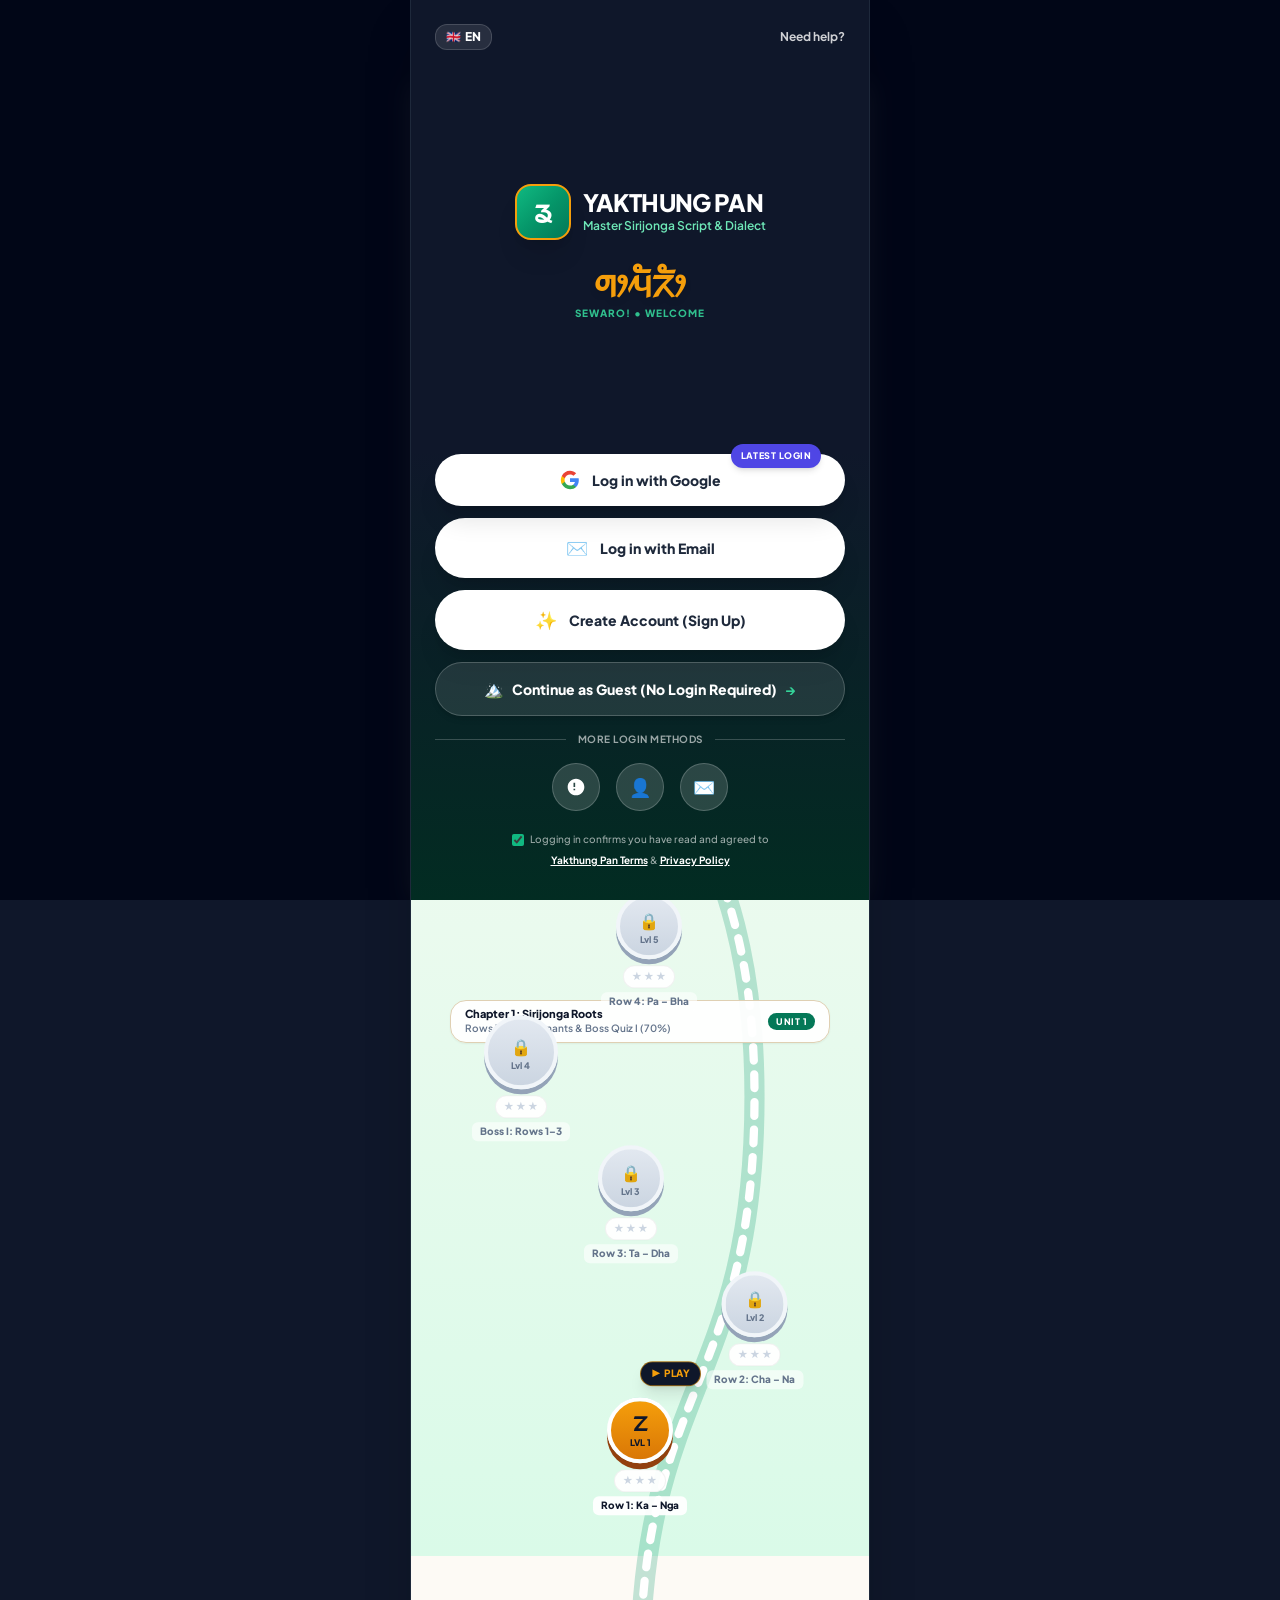
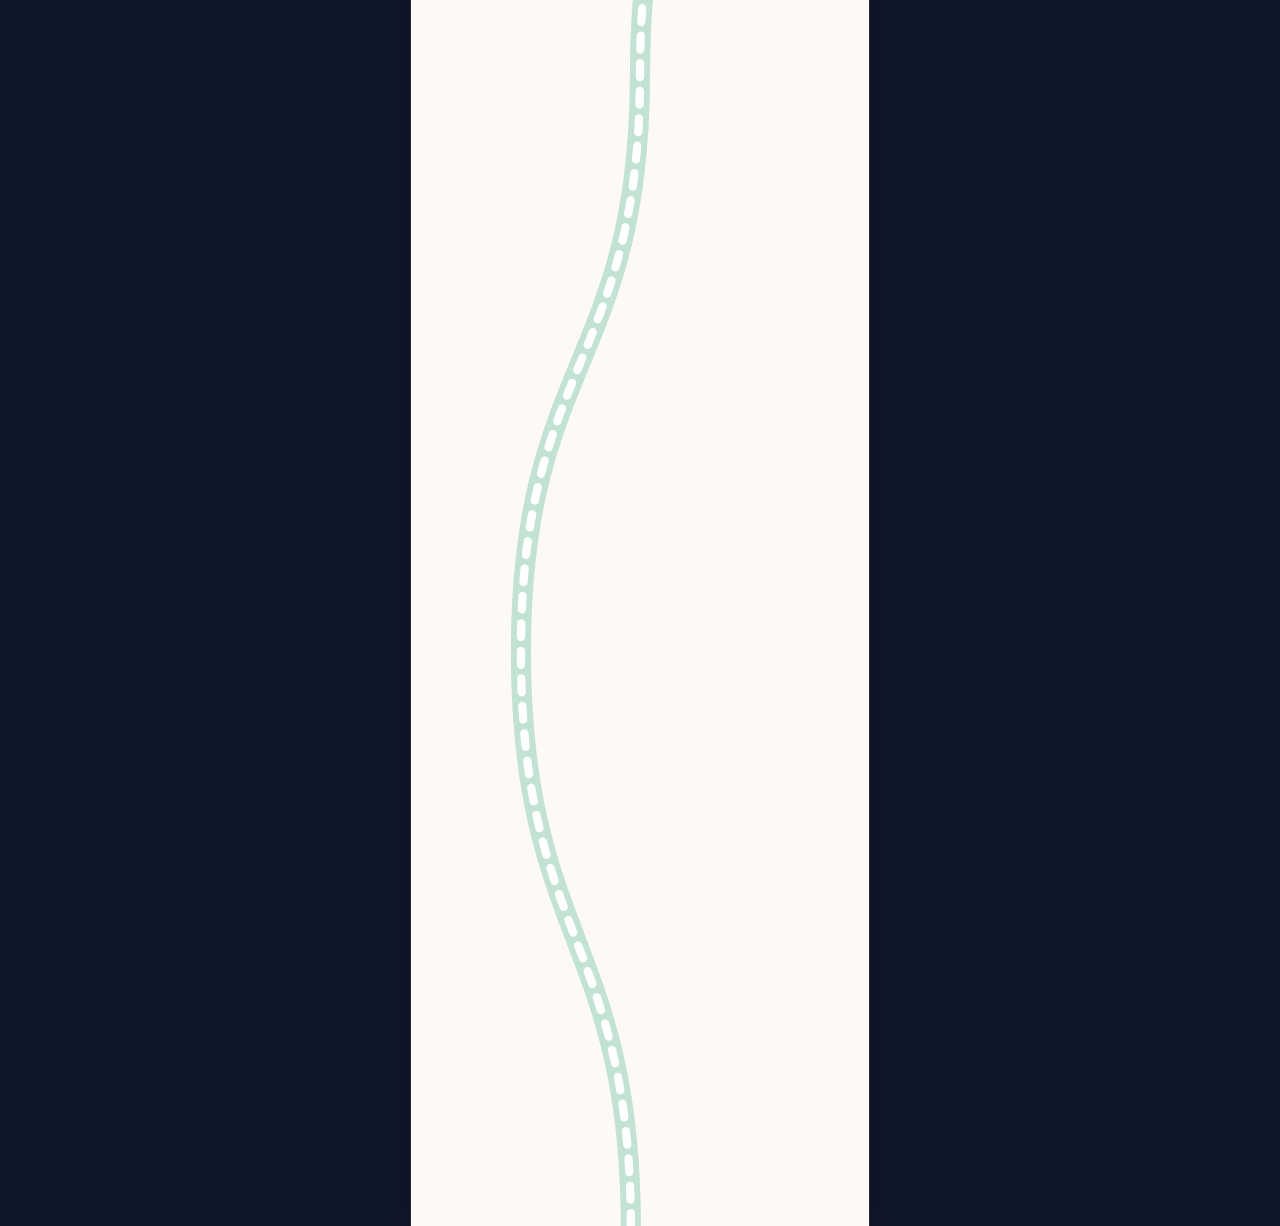
==== commit 2e5fcf50: "fix: persistent cloud progress sync for Google accounts across app reinstalls and GUI polish" ====
--- a/index.html
+++ b/index.html
@@ -247,9 +247,10 @@
                 </button>
 
                 <!-- Profile / Login / Logout Button in Top Right -->
-                <button onclick="openAuthModal()" class="px-2.5 py-1 rounded-xl bg-emerald-600/30 hover:bg-emerald-600/50 border border-emerald-400/50 text-emerald-300 font-extrabold text-[10px] flex items-center gap-1.5 shadow-xs active:scale-95 transition" title="Profile / Login / Logout">
+                <button onclick="openAuthModal()" class="relative px-2.5 py-1 rounded-xl bg-emerald-600/30 hover:bg-emerald-600/50 border border-emerald-400/50 text-emerald-300 font-extrabold text-[10px] flex items-center gap-1.5 shadow-xs active:scale-95 transition" title="Profile / Login / Logout">
                     <span id="hudUserAvatar" class="w-4 h-4 rounded-full overflow-hidden flex items-center justify-center text-[10px]">👤</span>
                     <span id="hudUserLoginBtnText" class="max-w-[55px] truncate">Sign In</span>
+                    <span id="hudUserStatusDot" class="w-2 h-2 rounded-full bg-slate-400 absolute -top-0.5 -right-0.5 ring-2 ring-slatebrand-900"></span>
                 </button>
             </div>
         </header>
--- a/css/style.css
+++ b/css/style.css
@@ -17,12 +17,12 @@
 }
 
 .dhaka-header {
-    background-color: #0f172a;
+    background-color: #0b1329;
     background-image: 
-        radial-gradient(#059669 0.85px, transparent 0.85px), 
-        radial-gradient(#f59e0b 0.85px, #0f172a 0.85px);
-    background-size: 22px 22px;
-    background-position: 0 0, 11px 11px;
+        radial-gradient(#10b981 0.85px, transparent 0.85px), 
+        radial-gradient(#f59e0b 0.85px, #0b1329 0.85px);
+    background-size: 20px 20px;
+    background-position: 0 0, 10px 10px;
 }
 
 .node-3d {
@@ -59,6 +59,22 @@
     animation: shakeNode 0.35s ease-in-out;
 }
 
+/* Custom sleek scrollbar */
+::-webkit-scrollbar {
+    width: 5px;
+    height: 5px;
+}
+::-webkit-scrollbar-track {
+    background: transparent;
+}
+::-webkit-scrollbar-thumb {
+    background: #cbd5e1;
+    border-radius: 9999px;
+}
+::-webkit-scrollbar-thumb:hover {
+    background: #94a3b8;
+}
+
 .no-scrollbar::-webkit-scrollbar {
     display: none;
 }
@@ -66,4 +82,3 @@
     -ms-overflow-style: none;
     scrollbar-width: none;
 }
-
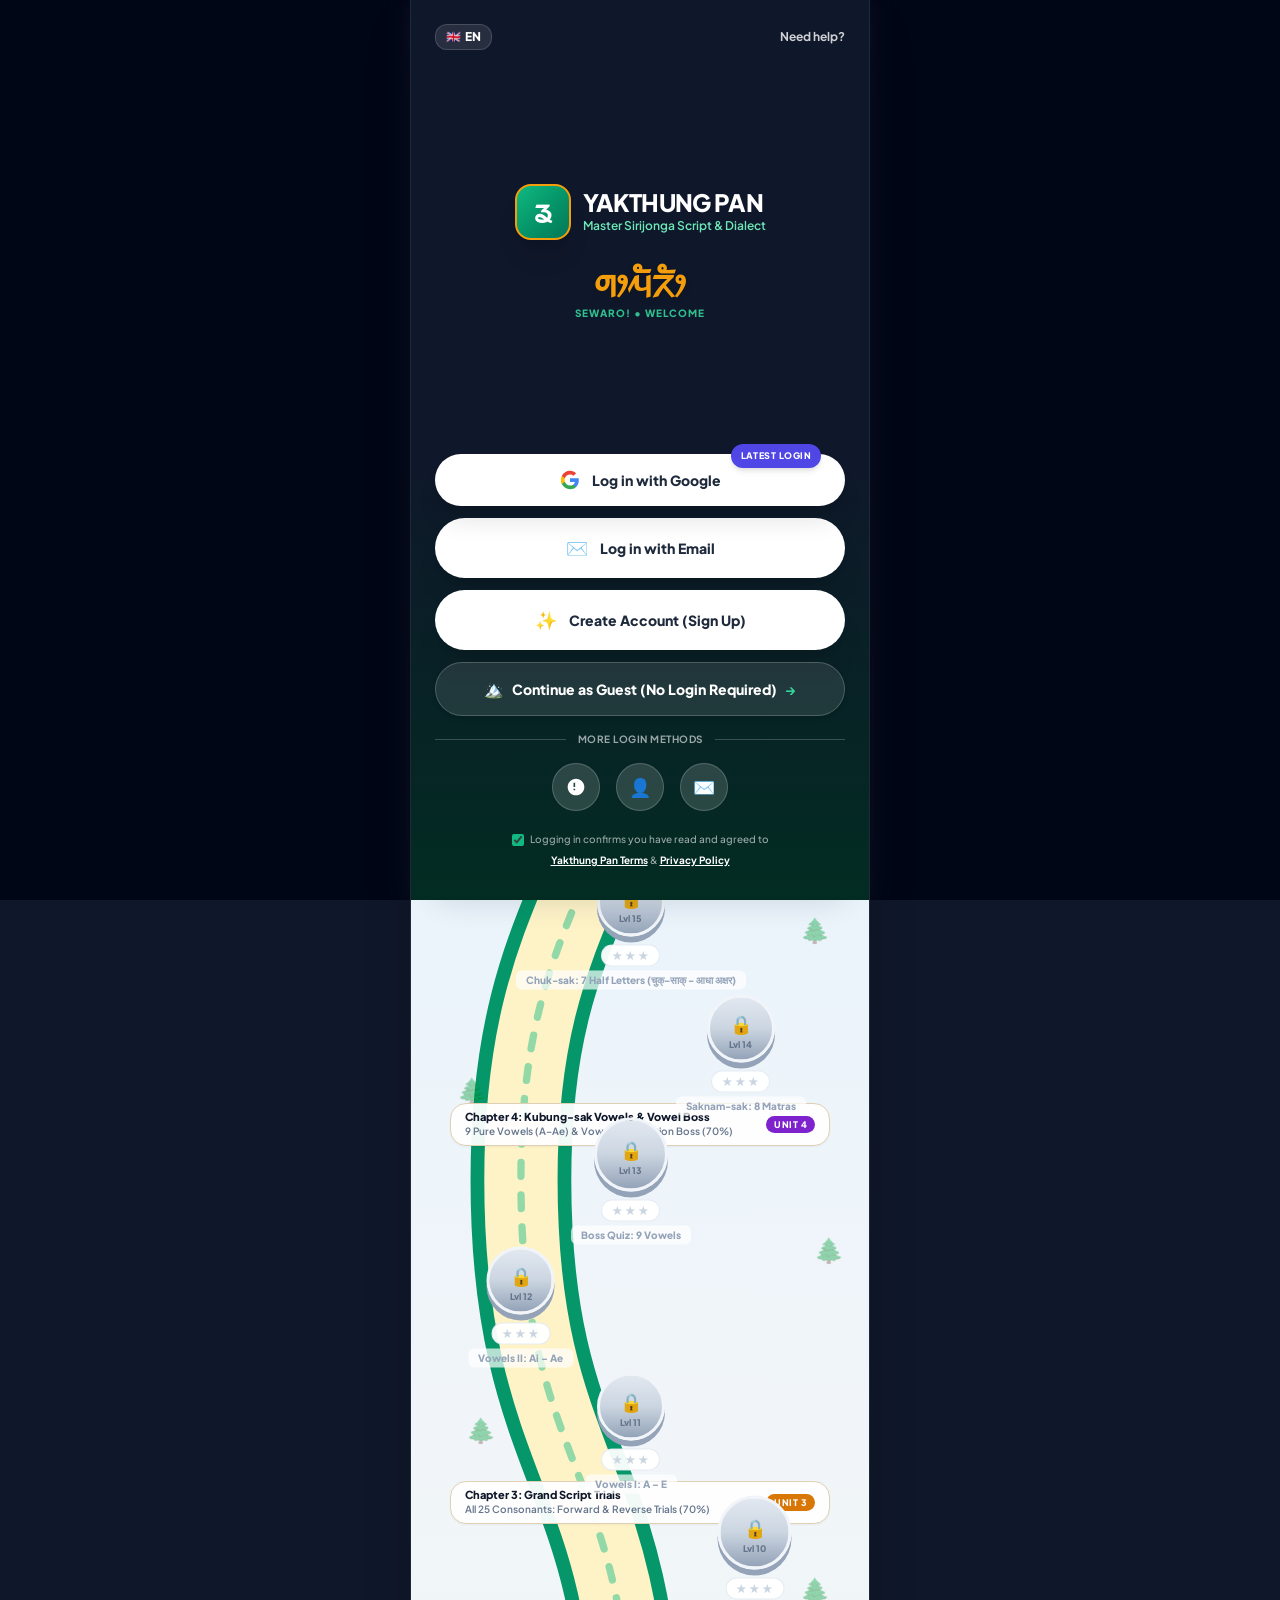
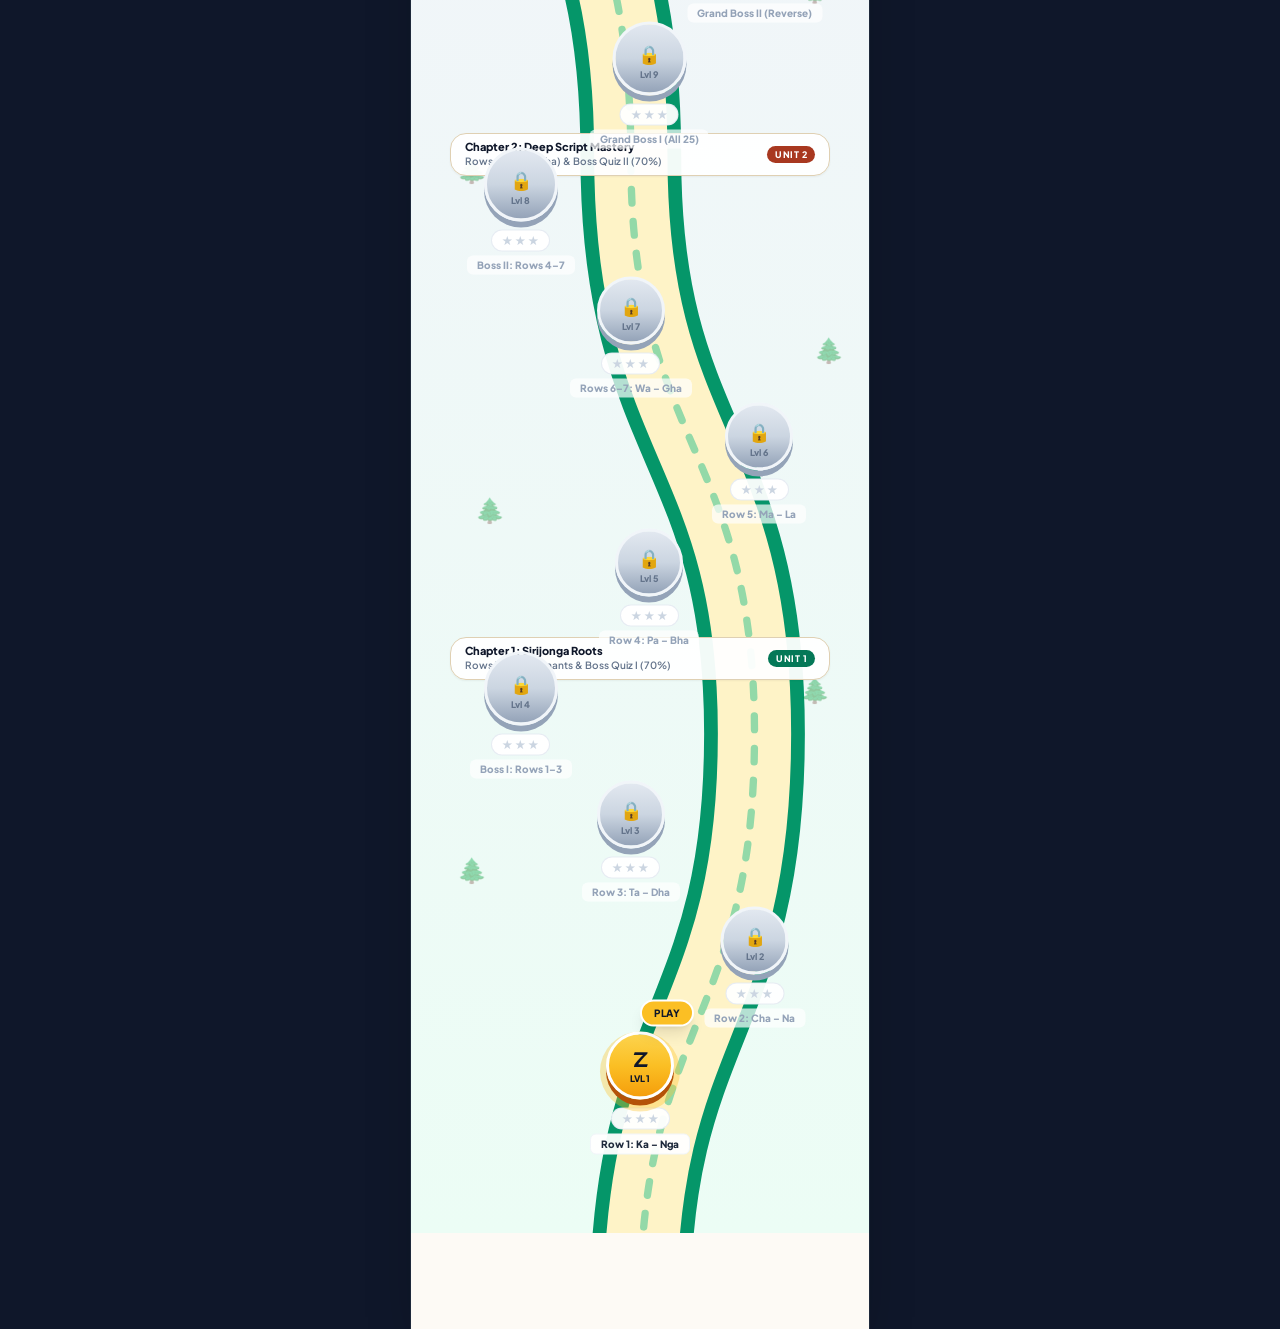
==== commit 36d67ff1: "feat: modernize learner application GUI with minimal frosted top HUD, 3D Himalayan mountain trail, a" ====
--- a/index.html
+++ b/index.html
@@ -212,99 +212,72 @@
         </div>
 
         <!-- ========================================================= -->
-        <!-- TOP HUD BAR: BRANDING, HOME, LANGUAGE, DEV, VOICE, AUTH   -->
-        <!-- ========================================================= -->
-        <header class="dhaka-header text-white px-3 py-2 flex items-center justify-between gap-1.5 border-b border-emerald-700/40 sticky top-0 z-30 shrink-0 shadow-md">
-            <!-- Left: Home Button + Brand -->
-            <div class="flex items-center gap-1.5 min-w-0">
-                <button onclick="showWelcomeScreen()" class="w-8 h-8 rounded-xl bg-white/10 hover:bg-white/20 border border-white/15 flex items-center justify-center text-sm shadow-xs active:scale-95 transition shrink-0" title="Welcome Page / Home">
-                    🏠
-                </button>
-                <div class="w-8 h-8 rounded-xl bg-gradient-to-br from-emerald-500 to-emerald-700 border border-goldaccent-400/70 flex items-center justify-center shadow shrink-0">
-                    <span class="font-limbu text-lg text-white font-bold">ᤕ</span>
-                </div>
-                <div class="min-w-0">
-                    <div class="flex items-center gap-1">
-                        <h1 class="text-xs font-black tracking-tight text-white truncate" data-i18n="app_title">Yakthung Pan</h1>
-                        <span class="text-[8px] font-extrabold uppercase px-1 py-0.2 rounded bg-emerald-950 text-emerald-300 border border-emerald-500/40 hidden xs:inline">Phedape</span>
-                    </div>
-                    <p class="font-limbu text-[10px] text-goldaccent-400 leading-none mt-0.5 truncate">ᤕᤰᤌᤢᤱ ᤐᤠᤴ <span class="font-sans text-[9px] text-emerald-200/90 font-medium hidden sm:inline" data-i18n="app_subtitle">• Phedape Limbu</span></p>
-                </div>
+        <!-- MODERN TOP STATUS HUD: STREAK, XP, LANGUAGE & AVATAR      -->
+        <!-- ========================================================= -->
+        <header class="sticky top-0 z-30 w-full bg-white/85 backdrop-blur-md border-b border-slate-200/70 px-4 py-2.5 flex items-center justify-between shadow-2xs shrink-0 select-none">
+            <!-- Left Pill: Streak -->
+            <div class="px-3.5 py-1.5 rounded-full bg-white border border-slate-200/80 shadow-xs flex items-center gap-1.5 transition active:scale-95 cursor-pointer" onclick="showToast('Daily Streak: Keep practicing daily!', '🔥')" title="Daily Streak">
+                <span class="text-base leading-none">🔥</span>
+                <span id="hudStreak" class="text-xs font-black text-slate-800">1</span>
             </div>
 
-            <!-- Right Controls: Language Pill, Audio Studio, Dev Mode, Profile/Login -->
-            <div class="flex items-center gap-1 shrink-0">
-                <!-- Bilingual Toggle Pill -->
-                <button id="hudLangBtn" onclick="toggleLanguage()" class="px-2 py-1 rounded-xl bg-white/10 hover:bg-white/20 border border-white/15 text-white font-black text-[10px] flex items-center gap-1 transition shadow-xs" title="Switch Language: English / नेपाली">
+            <!-- Center Pill: XP -->
+            <div class="px-3.5 py-1.5 rounded-full bg-white border border-slate-200/80 shadow-xs flex items-center gap-1.5 transition active:scale-95 cursor-pointer" onclick="showToast('Total Experience Points earned', '⚡')" title="Total XP">
+                <span class="text-amber-500 text-base leading-none font-bold">⚡</span>
+                <span id="hudXp" class="text-xs font-black text-slate-800">0</span>
+            </div>
+
+            <!-- Right Controls: Language Switch + Profile Circle -->
+            <div class="flex items-center gap-2">
+                <!-- Bilingual Language Switch Pill -->
+                <button id="hudLangBtn" onclick="toggleLanguage()" class="px-2.5 py-1.5 rounded-full bg-white hover:bg-slate-50 border border-slate-200/80 text-slate-700 font-black text-[11px] flex items-center gap-1 shadow-xs active:scale-95 transition cursor-pointer" title="Switch Language: English / नेपाली">
                     <span id="hudLangFlag">🇬🇧</span>
                     <span id="hudLangText">EN</span>
                 </button>
 
-                <!-- Developer Free Play Mode Pill -->
-                <button id="devModeToggleBtn" onclick="toggleDevMode()" class="px-2 py-1 rounded-xl bg-amber-500/25 hover:bg-amber-500/35 border border-amber-400/50 text-amber-300 font-extrabold text-[10px] flex items-center gap-1 transition shadow-xs" title="Developer Mode: Click to toggle free access to all 21 levels for testing">
-                    <span id="devModeIcon">🔓</span>
-                    <span id="devModeText">Dev</span>
-                </button>
-
-                <!-- Profile / Login / Logout Button in Top Right -->
-                <button onclick="openAuthModal()" class="relative px-2.5 py-1 rounded-xl bg-emerald-600/30 hover:bg-emerald-600/50 border border-emerald-400/50 text-emerald-300 font-extrabold text-[10px] flex items-center gap-1.5 shadow-xs active:scale-95 transition" title="Profile / Login / Logout">
-                    <span id="hudUserAvatar" class="w-4 h-4 rounded-full overflow-hidden flex items-center justify-center text-[10px]">👤</span>
-                    <span id="hudUserLoginBtnText" class="max-w-[55px] truncate">Sign In</span>
-                    <span id="hudUserStatusDot" class="w-2 h-2 rounded-full bg-slate-400 absolute -top-0.5 -right-0.5 ring-2 ring-slatebrand-900"></span>
+                <!-- Profile Avatar Circle Button -->
+                <button onclick="switchNavTab('profile')" class="relative w-8 h-8 rounded-full bg-white border-2 border-emerald-500 shadow-xs flex items-center justify-center active:scale-95 transition cursor-pointer overflow-hidden" title="Profile & Settings">
+                    <span id="hudUserAvatar" class="w-full h-full flex items-center justify-center text-xs font-extrabold text-slate-700">👤</span>
+                    <span id="hudUserStatusDot" class="w-2.5 h-2.5 rounded-full bg-slate-400 absolute top-0 right-0 ring-2 ring-white"></span>
+                    <span id="hudUserLoginBtnText" class="hidden">Sign In</span>
                 </button>
             </div>
         </header>
 
-        <!-- SUB-HUD SECONDARY BAR: STREAK, XP, MASTERED, CHART, CREDITS, SUPPORTER -->
-        <div class="bg-slate-950/90 text-white px-3 py-1.5 flex items-center justify-between border-b border-white/5 text-[10px] font-bold z-20 shrink-0">
-            <div class="flex items-center gap-2">
-                <!-- Streak Pill -->
-                <div class="flex items-center gap-1" title="Daily Streak">
-                    <span>🔥</span>
-                    <span id="hudStreak" class="text-amber-300 font-extrabold">1</span>
-                </div>
-                <span class="text-white/20">•</span>
-                <!-- XP Pill -->
-                <div class="flex items-center gap-1" title="Total XP">
-                    <span>⚡</span>
-                    <span id="hudXp" class="text-emerald-300 font-extrabold">0</span>
-                </div>
-                <span class="text-white/20">•</span>
-                <!-- Mastered Pill (X/45) -->
-                <div class="flex items-center gap-1" title="Mastered Characters">
-                    <span class="text-goldaccent-400 font-extrabold">★</span>
-                    <span id="hudMastered" class="text-white font-extrabold">0/45</span>
-                </div>
-            </div>
-
-            <div class="flex items-center gap-1.5">
-                <!-- Interactive Chart Button -->
-                <button onclick="openChartModal()" class="px-2 py-0.5 rounded-lg bg-emerald-600/80 hover:bg-emerald-600 text-white font-extrabold text-[10px] shadow-xs active:scale-95 transition flex items-center gap-1">
-                    <span class="font-limbu text-[11px]">ᤁ</span>
-                    <span data-i18n="chart_btn">Chart</span>
-                </button>
-
-                <!-- Credits Modal Button -->
-                <button onclick="openCreditsModal()" class="px-2 py-0.5 rounded-lg bg-white/10 hover:bg-white/20 text-slate-200 font-extrabold text-[10px] active:scale-95 transition flex items-center gap-1">
-                    <span>👥</span>
-                    <span data-i18n="credits_btn">Credits</span>
-                </button>
-
-                <!-- Supporter Heart Button -->
-                <button onclick="openSupporterModal()" class="w-6 h-6 rounded-lg bg-rose-500/20 hover:bg-rose-500/30 border border-rose-400/40 text-rose-300 flex items-center justify-center text-xs font-bold active:scale-95 transition" aria-label="Support Yakthung Pan">
-                    ♥
-                </button>
-            </div>
-        </div>
-
-        <!-- ========================================================= -->
-        <!-- MAIN SCREEN: CANDY CRUSH-STYLE 17-LEVEL WINDING PATH      -->
-        <!-- ========================================================= -->
-        <main id="mapView" class="flex-1 overflow-y-auto relative">
+        <!-- ========================================================= -->
+        <!-- MAIN SCREEN: WINDING MOUNTAIN ADVENTURE TRAIL             -->
+        <!-- ========================================================= -->
+        <main id="mapView" class="flex-1 overflow-y-auto relative pb-24">
             <div id="windingMapContainer" class="relative w-full">
                 <!-- Dynamically populated by renderWindingMap() -->
             </div>
         </main>
+
+        <!-- ========================================================= -->
+        <!-- FLOATING BOTTOM NAVIGATION DOCK (TRAIL, LETTERS, STUDIO, PROFILE) -->
+        <!-- ========================================================= -->
+        <nav id="bottomNavDock" class="fixed bottom-3 left-1/2 -translate-x-1/2 w-[92%] max-w-[420px] bg-white/95 backdrop-blur-md border border-slate-200/80 rounded-3xl shadow-[0_12px_32px_rgba(15,23,42,0.14)] px-3 py-2 flex items-center justify-around z-30">
+            <!-- Tab 1: Trail -->
+            <button id="navTab_trail" onclick="switchNavTab('trail')" class="flex flex-col items-center gap-0.5 text-emerald-600 font-black transition active:scale-95 cursor-pointer select-none">
+                <span class="text-xl leading-none">🏔️</span>
+                <span class="text-[10px] tracking-tight">Trail</span>
+            </button>
+            <!-- Tab 2: Letters -->
+            <button id="navTab_letters" onclick="switchNavTab('letters')" class="flex flex-col items-center gap-0.5 text-slate-400 font-semibold hover:text-slate-700 transition active:scale-95 cursor-pointer select-none">
+                <span class="font-limbu text-xl leading-none font-bold">ᤁ</span>
+                <span class="text-[10px] tracking-tight">Letters</span>
+            </button>
+            <!-- Tab 3: Studio -->
+            <button id="navTab_studio" onclick="switchNavTab('studio')" class="flex flex-col items-center gap-0.5 text-slate-400 font-semibold hover:text-slate-700 transition active:scale-95 cursor-pointer select-none">
+                <span class="text-xl leading-none">🎙️</span>
+                <span class="text-[10px] tracking-tight">Studio</span>
+            </button>
+            <!-- Tab 4: Profile -->
+            <button id="navTab_profile" onclick="switchNavTab('profile')" class="flex flex-col items-center gap-0.5 text-slate-400 font-semibold hover:text-slate-700 transition active:scale-95 cursor-pointer select-none">
+                <span class="text-xl leading-none">👤</span>
+                <span class="text-[10px] tracking-tight">Profile</span>
+            </button>
+        </nav>
 
         <!-- NON-BLOCKING TOAST NOTIFICATION BANNER -->
         <div id="toastBanner" class="fixed top-16 left-1/2 -translate-x-1/2 z-50 pointer-events-none opacity-0 transition-all duration-300 -translate-y-2 w-[90%] max-w-[400px]">
@@ -1362,6 +1335,49 @@
                         </ul>
                     </div>
 
+                    <!-- Quick Controls & Learning Tools Card -->
+                    <div class="bg-slate-900/60 rounded-3xl p-4 border border-white/10 space-y-3">
+                        <div class="flex items-center justify-between pb-2 border-b border-white/10">
+                            <span class="text-xs font-black text-white flex items-center gap-1.5">
+                                <span>⚙️</span> Learning Tools &amp; Settings
+                            </span>
+                            <span class="text-[10px] font-bold text-slate-400">
+                                Mastered: <span id="hudMastered" class="text-amber-400 font-extrabold">0/45</span>
+                            </span>
+                        </div>
+
+                        <!-- Grid of Quick Action Buttons -->
+                        <div class="grid grid-cols-2 gap-2">
+                            <!-- Developer Mode Toggle -->
+                            <button id="devModeToggleBtn" onclick="toggleDevMode()" class="p-2.5 rounded-2xl bg-white/5 hover:bg-white/10 border border-white/10 text-left transition active:scale-95 cursor-pointer" title="Unlock all 21 levels for testing">
+                                <div class="text-sm"><span id="devModeIcon">🔓</span></div>
+                                <div id="devModeText" class="text-[11px] font-extrabold text-white mt-0.5">Developer Mode</div>
+                                <div class="text-[9px] text-slate-400">Unlock 21 levels</div>
+                            </button>
+
+                            <!-- Credits & Scholars Modal -->
+                            <button onclick="openCreditsModal()" class="p-2.5 rounded-2xl bg-white/5 hover:bg-white/10 border border-white/10 text-left transition active:scale-95 cursor-pointer">
+                                <div class="text-sm">👥</div>
+                                <div class="text-[11px] font-extrabold text-white mt-0.5" data-i18n="credits_btn">Credits</div>
+                                <div class="text-[9px] text-slate-400">Scholars &amp; Sources</div>
+                            </button>
+
+                            <!-- Supporter Heart Modal -->
+                            <button onclick="openSupporterModal()" class="p-2.5 rounded-2xl bg-rose-500/10 hover:bg-rose-500/20 border border-rose-500/25 text-left transition active:scale-95 cursor-pointer">
+                                <div class="text-sm text-rose-400">♥</div>
+                                <div class="text-[11px] font-extrabold text-rose-300 mt-0.5">Support Project</div>
+                                <div class="text-[9px] text-rose-400/80">Language preservation</div>
+                            </button>
+
+                            <!-- Welcoming Screen Launcher -->
+                            <button onclick="showWelcomeScreen(); closeAuthModal(true);" class="p-2.5 rounded-2xl bg-white/5 hover:bg-white/10 border border-white/10 text-left transition active:scale-95 cursor-pointer">
+                                <div class="text-sm">🏠</div>
+                                <div class="text-[11px] font-extrabold text-white mt-0.5">Welcome Screen</div>
+                                <div class="text-[9px] text-slate-400">Landing &amp; Switch</div>
+                            </button>
+                        </div>
+                    </div>
+
                     <!-- Admin Portal Discrete Link -->
                     <div class="text-center pt-1 pb-1">
                         <a href="admin.html" class="inline-flex items-center gap-1.5 text-[11px] text-slate-500 hover:text-emerald-400 transition font-bold py-1 px-3 rounded-full hover:bg-white/5 border border-transparent hover:border-slate-800">
--- a/css/style.css
+++ b/css/style.css
@@ -26,7 +26,7 @@
 }
 
 .node-3d {
-    transition: transform 0.15s cubic-bezier(0.34, 1.56, 0.64, 1);
+    transition: transform 0.15s cubic-bezier(0.34, 1.56, 0.64, 1), box-shadow 0.15s ease;
 }
 .node-3d:active {
     transform: translateY(4px) scale(0.96);
@@ -82,3 +82,9 @@
     -ms-overflow-style: none;
     scrollbar-width: none;
 }
+
+/* Floating Bottom Navigation Dock */
+#bottomNavDock {
+    backdrop-filter: blur(16px);
+    -webkit-backdrop-filter: blur(16px);
+}
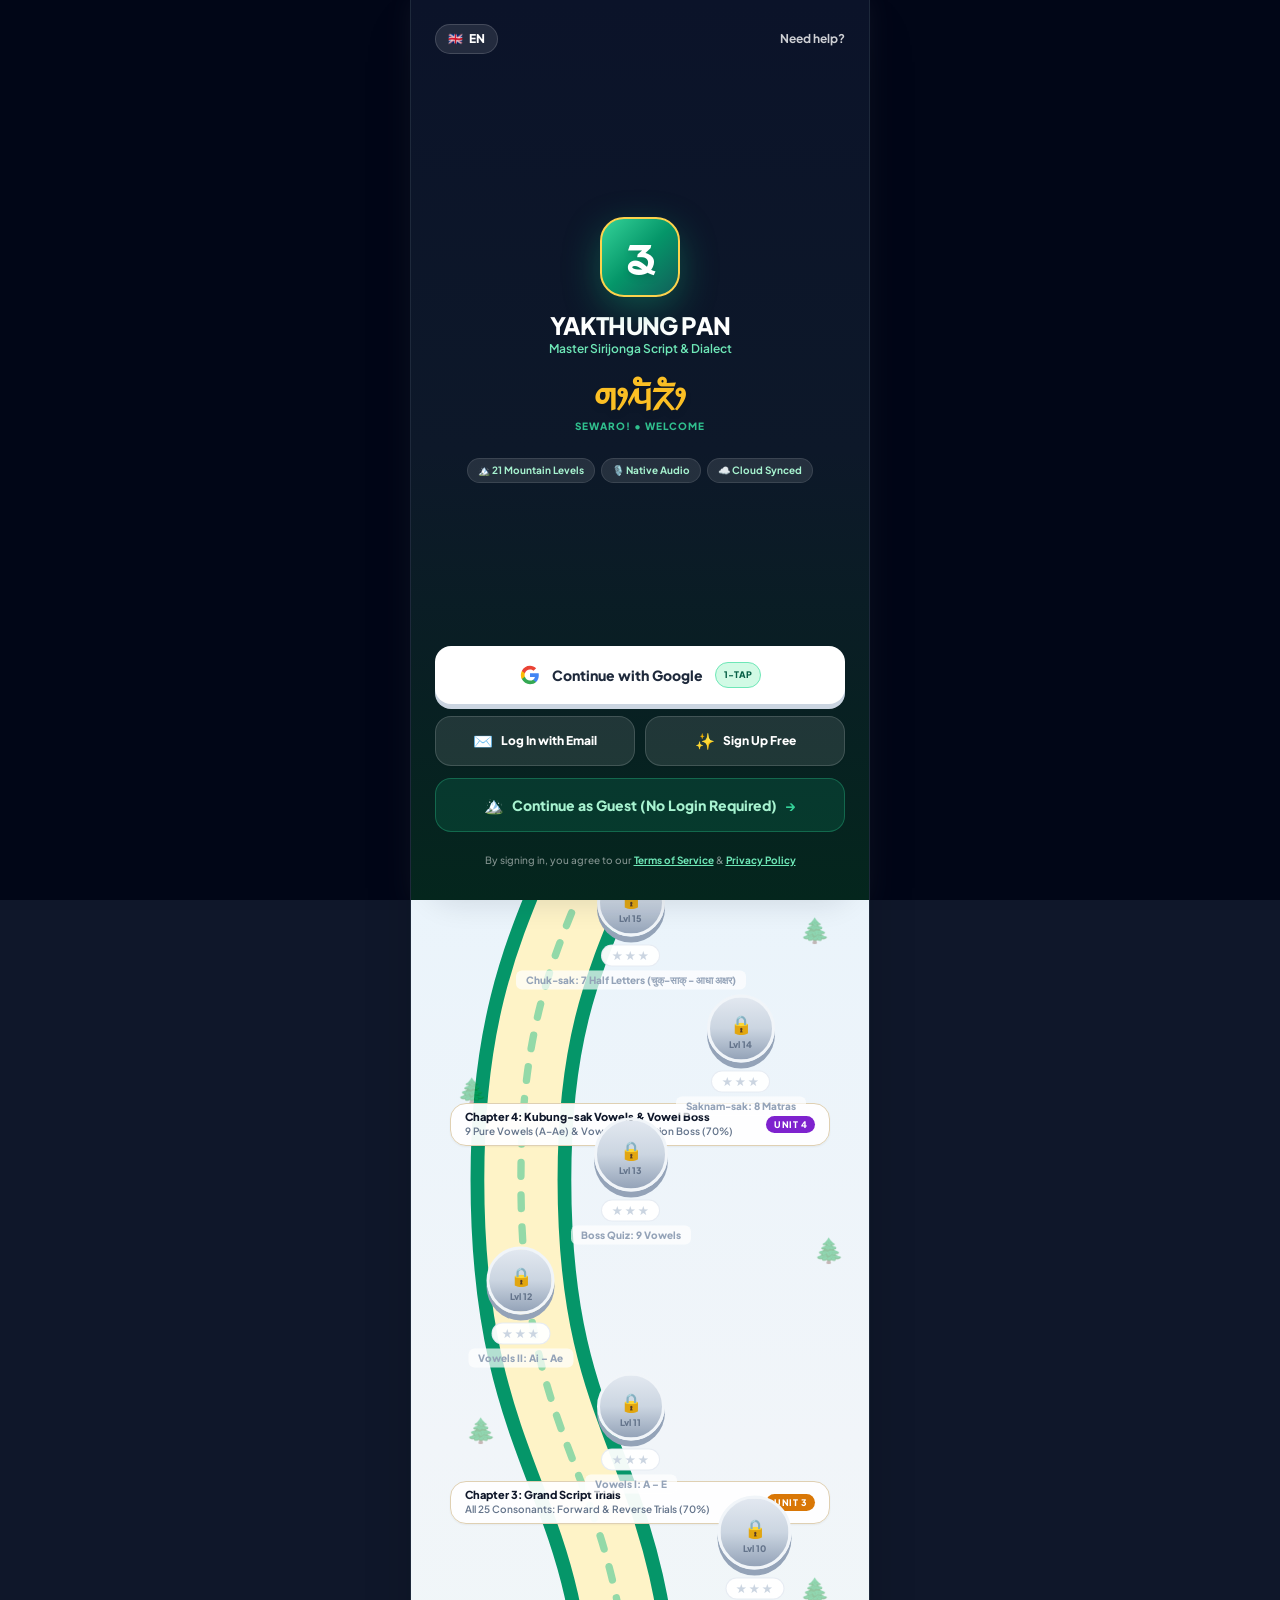
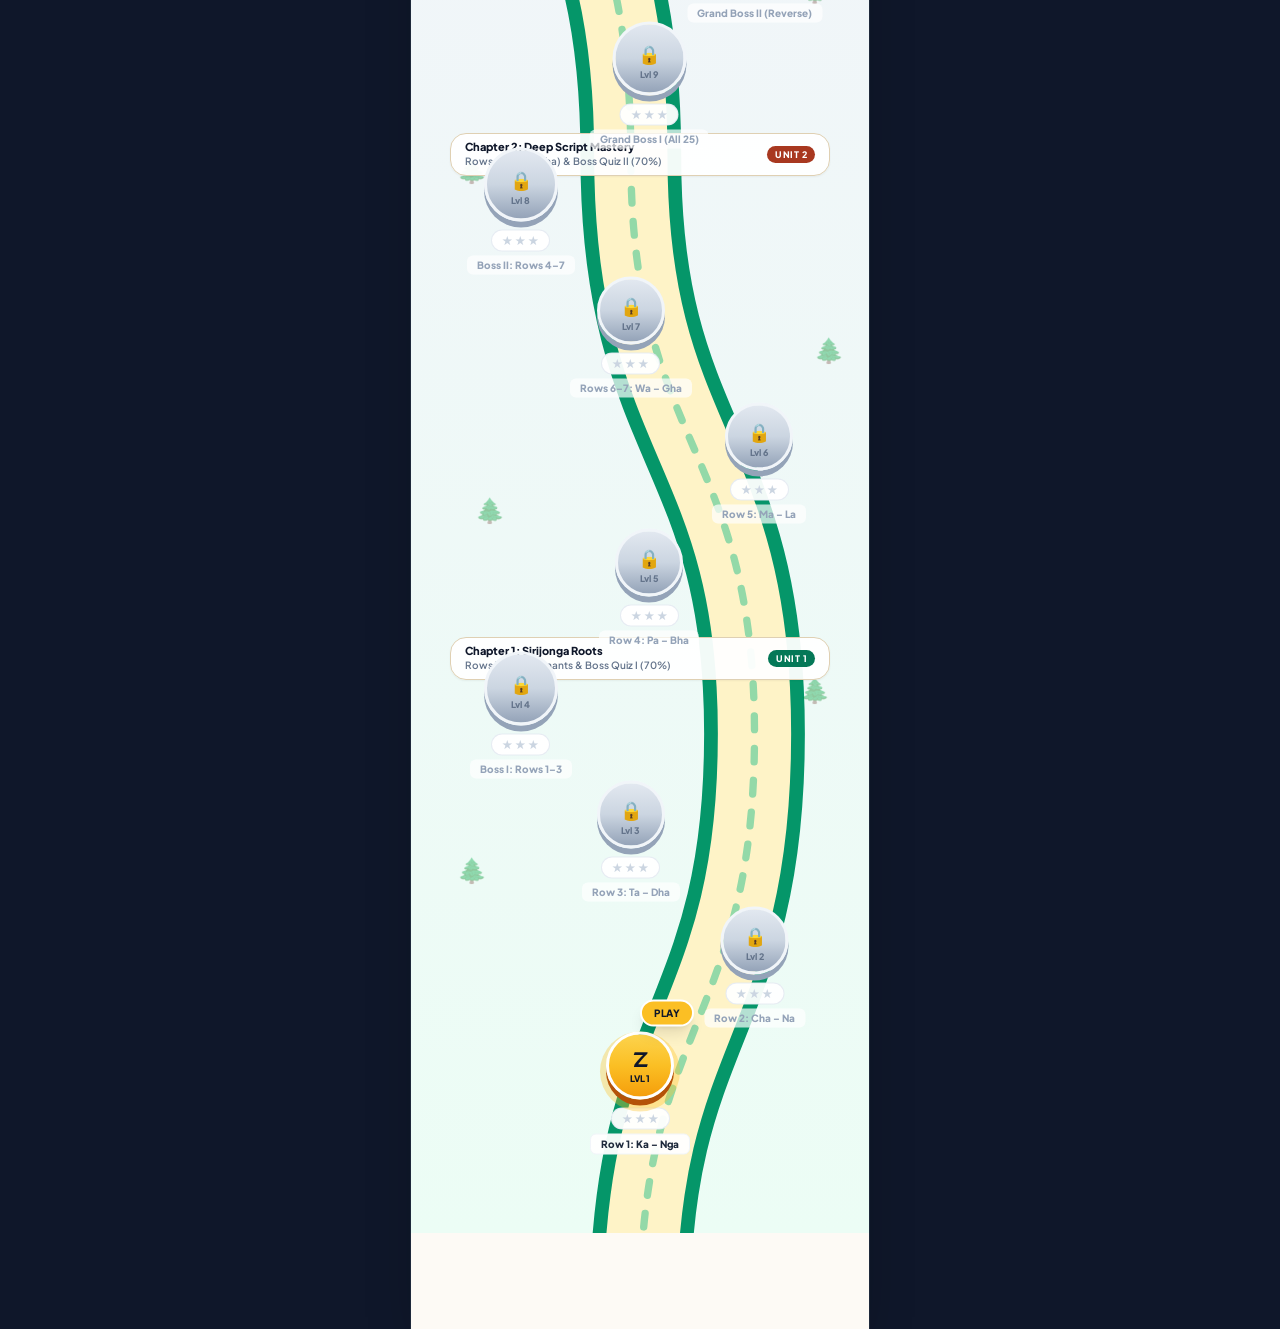
==== commit f5957fe9: "feat: modernize sign-in page GUI with Duolingo-style 3D tactile buttons, refined onboarding hero, an" ====
--- a/index.html
+++ b/index.html
@@ -74,14 +74,14 @@
     <div class="w-full max-w-[460px] bg-parchment-50 min-h-screen flex flex-col shadow-2xl relative overflow-x-hidden border-x border-slate-800">
 
         <!-- ========================================================= -->
-        <!-- SCREEN 0: WELCOMING & LOGIN SCREEN (MATCHING POPPO STYLE)   -->
+        <!-- SCREEN 0: WELCOMING & SIGN-IN ONBOARDING SCREEN           -->
         <!-- ========================================================= -->
         <div id="welcomeScreen" class="fixed inset-0 z-50 flex justify-center bg-slate-950/95 backdrop-blur-md overflow-y-auto">
-            <div class="w-full max-w-[460px] bg-gradient-to-b from-slate-900 via-slate-900 to-emerald-950 min-h-screen flex flex-col justify-between p-6 text-white shadow-2xl relative border-x border-slate-800">
+            <div class="w-full max-w-[460px] bg-gradient-to-b from-[#0b1329] via-[#0d1829] to-[#04261d] min-h-screen flex flex-col justify-between p-6 text-white shadow-2xl relative border-x border-slate-800">
                 
-                <!-- Top Bar: Language on Left, Need help? on Right (Matching Image 2) -->
+                <!-- Top Bar: Language on Left, Need help? on Right -->
                 <div class="flex items-center justify-between">
-                    <button onclick="toggleLanguage()" class="px-2.5 py-1 rounded-xl bg-white/10 hover:bg-white/20 border border-white/15 text-white font-black text-xs flex items-center gap-1 transition shadow-xs" title="Switch Language">
+                    <button onclick="toggleLanguage()" class="px-3 py-1.5 rounded-full bg-white/10 hover:bg-white/20 border border-white/15 text-white font-black text-xs flex items-center gap-1.5 transition shadow-xs active:scale-95 cursor-pointer" title="Switch Language">
                         <span id="welcomeLangFlag">🇬🇧</span>
                         <span id="welcomeLangText">EN</span>
                     </button>
@@ -91,91 +91,80 @@
                     </button>
                 </div>
 
-                <!-- Center Hero / Brand Identity (Matching Logo + Title from Image 2) -->
+                <!-- Center Hero / Brand Identity -->
                 <div class="my-auto py-6 flex flex-col items-center text-center space-y-4">
-                    <!-- App Logo & Title Row -->
-                    <div class="flex items-center gap-3">
-                        <div class="w-14 h-14 rounded-2xl bg-gradient-to-br from-emerald-500 via-emerald-600 to-emerald-700 border-2 border-goldaccent-400 flex items-center justify-center shadow-xl shrink-0">
-                            <span class="font-limbu text-3xl text-white font-bold">ᤕ</span>
-                        </div>
-                        <div class="text-left">
-                            <h1 class="text-2xl font-black text-white tracking-tight uppercase leading-none">YAKTHUNG PAN</h1>
-                            <p class="text-xs text-emerald-300 font-semibold mt-1">Master Sirijonga Script & Dialect</p>
-                        </div>
+                    <!-- Glowing 3D App Emblem -->
+                    <div class="relative w-20 h-20 rounded-3xl bg-gradient-to-br from-emerald-400 via-emerald-600 to-teal-800 border-2 border-amber-300 shadow-[0_12px_36px_rgba(16,185,129,0.35)] flex items-center justify-center shrink-0">
+                        <span class="font-limbu text-5xl text-white font-bold drop-shadow-md">ᤕ</span>
+                    </div>
+
+                    <!-- App Title & Subtitle -->
+                    <div>
+                        <h1 class="text-2xl font-black text-white tracking-tight uppercase leading-none">YAKTHUNG PAN</h1>
+                        <p class="text-xs text-emerald-300 font-semibold mt-1">Master Sirijonga Script &amp; Dialect</p>
                     </div>
 
                     <!-- Authentic Sirijonga Script Banner -->
-                    <div class="pt-2">
-                        <div class="font-limbu text-4xl text-goldaccent-400 font-bold tracking-wide drop-shadow-md">ᤛᤣᤘᤠᤖᤥ</div>
+                    <div class="pt-1">
+                        <div class="font-limbu text-4xl text-amber-400 font-bold tracking-wide drop-shadow-md">ᤛᤣᤘᤠᤖᤥ</div>
                         <p class="text-[10px] font-black uppercase tracking-widest text-emerald-400/90 mt-0.5">Sewaro! • Welcome</p>
                     </div>
-                </div>
-
-                <!-- Bottom Login Actions Section (Exact layout of Image 2) -->
+
+                    <!-- Feature Highlights Pills -->
+                    <div class="flex items-center justify-center gap-1.5 pt-2 flex-wrap">
+                        <span class="text-[10px] font-bold px-2.5 py-1 rounded-full bg-white/10 border border-white/10 text-emerald-200">
+                            🏔️ 21 Mountain Levels
+                        </span>
+                        <span class="text-[10px] font-bold px-2.5 py-1 rounded-full bg-white/10 border border-white/10 text-emerald-200">
+                            🎙️ Native Audio
+                        </span>
+                        <span class="text-[10px] font-bold px-2.5 py-1 rounded-full bg-white/10 border border-white/10 text-emerald-200">
+                            ☁️ Cloud Synced
+                        </span>
+                    </div>
+                </div>
+
+                <!-- Bottom Login Actions Section -->
                 <div class="space-y-4 pb-2">
                     
-                    <!-- State A: Not Logged In (Show the 3 Pill Login Buttons) -->
+                    <!-- State A: Not Logged In -->
                     <div id="welcomeLoggedOutActions" class="space-y-3">
-                        <!-- Button 1: Log in with Google (With 'Latest Login' purple floating badge) -->
-                        <button onclick="handleGoogleSignInBtnClick()" class="relative w-full py-4 px-6 rounded-full bg-white hover:bg-slate-100 active:scale-95 text-slate-800 font-extrabold text-sm shadow-xl flex items-center justify-center gap-3 transition cursor-pointer">
-                            <span class="absolute -top-2.5 right-6 bg-indigo-600 text-white text-[9px] font-black px-2.5 py-0.5 rounded-full shadow-md uppercase tracking-wider">
-                                Latest Login
-                            </span>
+                        <!-- Primary Hero Button: Continue with Google (Tactile 3D Button) -->
+                        <button onclick="handleGoogleSignInBtnClick()" class="w-full py-4 px-6 rounded-2xl bg-white hover:bg-slate-50 active:translate-y-0.5 text-slate-800 font-black text-sm shadow-[0_5px_0_#cbd5e1] active:shadow-[0_1px_0_#cbd5e1] flex items-center justify-center gap-3 transition cursor-pointer relative">
                             <svg class="w-5 h-5 shrink-0" viewBox="0 0 24 24">
                                 <path fill="#4285F4" d="M22.56 12.25c0-.78-.07-1.53-.2-2.25H12v4.26h5.92c-.26 1.37-1.04 2.53-2.21 3.31v2.77h3.57c2.08-1.92 3.28-4.74 3.28-8.09z"/>
                                 <path fill="#34A853" d="M12 23c2.97 0 5.46-.98 7.28-2.66l-3.57-2.77c-.98.66-2.23 1.06-3.71 1.06-2.86 0-5.29-1.93-6.16-4.53H2.18v2.84C3.99 20.53 7.7 23 12 23z"/>
                                 <path fill="#FBBC05" d="M5.84 14.09c-.22-.66-.35-1.36-.35-2.09s.13-1.43.35-2.09V7.06H2.18C1.43 8.55 1 10.22 1 12s.43 3.45 1.18 4.94l2.85-2.22.81-.63z"/>
                                 <path fill="#EA4335" d="M12 5.38c1.62 0 3.06.56 4.21 1.64l3.15-3.15C17.45 2.09 14.97 1 12 1 7.7 1 3.99 3.47 2.18 7.06l3.66 2.84c.87-2.6 3.3-4.52 6.16-4.52z"/>
                             </svg>
-                            <span>Log in with Google</span>
+                            <span>Continue with Google</span>
+                            <span class="text-[9px] font-black uppercase px-2 py-0.5 rounded-full bg-emerald-100 text-emerald-800 border border-emerald-300">1-Tap</span>
                         </button>
 
-                        <!-- Button 2: Log in with Email -->
-                        <button onclick="openAuthModalWithTab('email')" class="w-full py-4 px-6 rounded-full bg-white hover:bg-slate-100 active:scale-95 text-slate-800 font-extrabold text-sm shadow-xl flex items-center justify-center gap-3 transition cursor-pointer">
-                            <span class="text-lg">✉️</span>
-                            <span>Log in with Email</span>
-                        </button>
-
-                        <!-- Button 3: Create Account (Sign Up & Choose Username) -->
-                        <button onclick="openAuthModalWithTab('register')" class="w-full py-4 px-6 rounded-full bg-white hover:bg-slate-100 active:scale-95 text-slate-800 font-extrabold text-sm shadow-xl flex items-center justify-center gap-3 transition cursor-pointer">
-                            <span class="text-lg">✨</span>
-                            <span>Create Account (Sign Up)</span>
-                        </button>
-
-                        <!-- Button 4: Continue as Guest / Start Learning (Zero Barrier) -->
-                        <button onclick="dismissWelcomeScreen()" class="w-full py-3.5 px-6 rounded-full bg-white/10 hover:bg-white/20 active:scale-95 text-white font-extrabold text-xs sm:text-sm border border-white/20 shadow-md flex items-center justify-center gap-2 transition cursor-pointer">
+                        <!-- Secondary Split Actions: Log In with Email & Sign Up -->
+                        <div class="grid grid-cols-2 gap-2.5">
+                            <button onclick="openAuthModalWithTab('email')" class="py-3 px-3 rounded-2xl bg-white/10 hover:bg-white/15 active:translate-y-0.5 border border-white/15 text-white font-extrabold text-xs shadow-sm flex items-center justify-center gap-2 transition cursor-pointer">
+                                <span class="text-base">✉️</span>
+                                <span>Log In with Email</span>
+                            </button>
+                            <button onclick="openAuthModalWithTab('register')" class="py-3 px-3 rounded-2xl bg-white/10 hover:bg-white/15 active:translate-y-0.5 border border-white/15 text-white font-extrabold text-xs shadow-sm flex items-center justify-center gap-2 transition cursor-pointer">
+                                <span class="text-base">✨</span>
+                                <span>Sign Up Free</span>
+                            </button>
+                        </div>
+
+                        <!-- Zero-Barrier Guest Entry -->
+                        <button onclick="dismissWelcomeScreen()" class="w-full py-3.5 px-6 rounded-2xl bg-emerald-500/15 hover:bg-emerald-500/25 active:translate-y-0.5 text-emerald-200 font-extrabold text-xs sm:text-sm border border-emerald-400/30 shadow-xs flex items-center justify-center gap-2 transition cursor-pointer">
                             <span class="text-base">🏔️</span>
                             <span>Continue as Guest (No Login Required)</span>
                             <span class="text-emerald-400 font-bold">→</span>
                         </button>
-
-                        <!-- Divider from Image 2 -->
-                        <div class="flex items-center gap-3 w-full py-1">
-                            <div class="h-px bg-white/20 flex-1"></div>
-                            <span class="text-[10px] text-white/60 font-bold uppercase tracking-wider">More Login Methods</span>
-                            <div class="h-px bg-white/20 flex-1"></div>
-                        </div>
-
-                        <!-- 3 Circular Action Icons from Image 2 -->
-                        <div class="flex items-center justify-center gap-4">
-                            <button onclick="handleGoogleSignInBtnClick()" class="w-12 h-12 rounded-full bg-white/15 hover:bg-white/25 border border-white/20 text-white flex items-center justify-center text-lg active:scale-95 transition" title="Google Login">
-                                <svg class="w-5 h-5 shrink-0" viewBox="0 0 24 24">
-                                    <path fill="#fff" d="M12 2C6.48 2 2 6.48 2 12s4.48 10 10 10 10-4.48 10-10S17.52 2 12 2zm-1 14H9v-2h2v2zm0-4H9V7h2v5z"/>
-                                </svg>
-                            </button>
-                            <button onclick="openAuthModalWithTab('register')" class="w-12 h-12 rounded-full bg-white/15 hover:bg-white/25 border border-white/20 text-white flex items-center justify-center text-lg active:scale-95 transition" title="Sign Up / Username">
-                                👤
-                            </button>
-                            <button onclick="openAuthModalWithTab('email')" class="w-12 h-12 rounded-full bg-white/15 hover:bg-white/25 border border-white/20 text-white flex items-center justify-center text-lg active:scale-95 transition" title="Email Login">
-                                ✉️
-                            </button>
-                        </div>
-                    </div>
-
-                    <!-- State B: Already Logged In (Show Continue Adventure) -->
+                    </div>
+
+                    <!-- State B: Already Logged In -->
                     <div id="welcomeLoggedInActions" class="hidden space-y-3">
-                        <div class="p-3.5 rounded-2xl bg-white/10 border border-white/15 flex items-center gap-3">
-                            <div id="welcomeActiveUserImg" class="w-10 h-10 rounded-full bg-emerald-600 border border-emerald-400 flex items-center justify-center text-base font-bold text-white overflow-hidden shrink-0">
+                        <div class="p-4 rounded-2xl bg-white/10 border border-white/15 flex items-center gap-3">
+                            <div id="welcomeActiveUserImg" class="w-11 h-11 rounded-full bg-emerald-600 border-2 border-emerald-400 flex items-center justify-center text-base font-bold text-white overflow-hidden shrink-0 shadow-md">
                                 👤
                             </div>
                             <div class="text-left flex-1 min-w-0">
@@ -184,10 +173,10 @@
                             </div>
                         </div>
 
-                        <button id="welcomeStartBtn" onclick="dismissWelcomeScreen()" class="w-full py-4 px-6 rounded-full bg-gradient-to-r from-emerald-500 via-emerald-600 to-emerald-700 hover:from-emerald-400 hover:to-emerald-600 active:scale-95 text-white font-black text-base shadow-2xl flex items-center justify-center gap-2 transition cursor-pointer">
+                        <button id="welcomeStartBtn" onclick="dismissWelcomeScreen()" class="w-full py-4 px-6 rounded-2xl bg-gradient-to-r from-emerald-500 via-emerald-600 to-emerald-700 hover:from-emerald-400 hover:to-emerald-600 active:translate-y-0.5 text-white font-black text-base shadow-[0_5px_0_#064e3b] flex items-center justify-center gap-2 transition cursor-pointer">
                             <span class="text-lg">🏔️</span>
                             <span>Continue Adventure</span>
-                            <span class="text-goldaccent-300 text-base">→</span>
+                            <span class="text-amber-300 text-base">→</span>
                         </button>
 
                         <button onclick="openAuthModal()" class="w-full py-2 text-xs text-white/70 hover:text-white font-bold transition">
@@ -195,15 +184,12 @@
                         </button>
                     </div>
 
-                    <!-- Legal / Agreement Footer from Image 2 -->
-                    <div class="text-center text-[10px] text-white/60 font-medium leading-relaxed px-4 pt-1">
-                        <label class="inline-flex items-center gap-1.5 cursor-pointer">
-                            <input type="checkbox" checked class="rounded accent-emerald-500 w-3 h-3">
-                            <span>Logging in confirms you have read and agreed to</span>
-                        </label>
-                        <p class="mt-0.5">
-                            <a href="javascript:void(0)" onclick="openCreditsModal()" class="text-white underline font-bold">Yakthung Pan Terms</a> & <a href="javascript:void(0)" onclick="openCreditsModal()" class="text-white underline font-bold">Privacy Policy</a>
-                        </p>
+                    <!-- Legal / Agreement Footer -->
+                    <div class="text-center text-[10px] text-white/50 font-medium leading-relaxed px-4 pt-1">
+                        <span>By signing in, you agree to our </span>
+                        <a href="javascript:void(0)" onclick="openCreditsModal()" class="text-emerald-300 underline font-bold">Terms of Service</a>
+                        <span> &amp; </span>
+                        <a href="javascript:void(0)" onclick="openCreditsModal()" class="text-emerald-300 underline font-bold">Privacy Policy</a>
                     </div>
 
                 </div>
@@ -1071,10 +1057,10 @@
                         </div>
                         <div>
                             <h2 id="authModalDynamicTitle" class="text-sm font-black tracking-tight text-white leading-none">Account & Progress Sync</h2>
-                            <p id="authModalDynamicSub" class="text-[11px] text-emerald-300/80 font-medium mt-1">Store your stars, XP & voices across devices</p>
-                        </div>
-                    </div>
-                    <button id="authModalCloseBtn" onclick="closeAuthModal()" class="w-8 h-8 rounded-full bg-white/10 hover:bg-white/20 text-white/80 hover:text-white flex items-center justify-center text-sm font-bold transition active:scale-90" title="Close">
+                            <p id="authModalDynamicSub" class="text-[11px] text-emerald-300/80 font-medium mt-1">Keep your stars, XP &amp; voices synced across devices</p>
+                        </div>
+                    </div>
+                    <button id="authModalCloseBtn" onclick="closeAuthModal()" class="w-8 h-8 rounded-full bg-white/10 hover:bg-white/20 text-white/80 hover:text-white flex items-center justify-center text-sm font-bold transition active:scale-90 cursor-pointer" title="Close">
                         ✕
                     </button>
                 </div>
@@ -1101,7 +1087,7 @@
 
                             <!-- Tab 1: Google Sign-In with Official Account Chooser Popup -->
                             <div id="tabContentGoogle" class="hidden pt-1 space-y-3">
-                                <button id="btnContinueGoogle" onclick="handleGoogleSignInBtnClick()" class="w-full py-4 px-6 rounded-full bg-white hover:bg-slate-100 active:scale-95 text-slate-800 font-extrabold text-xs sm:text-sm shadow-xl flex items-center justify-center gap-3 transition cursor-pointer">
+                                <button id="btnContinueGoogle" onclick="handleGoogleSignInBtnClick()" class="w-full py-4 px-6 rounded-2xl bg-white hover:bg-slate-50 active:translate-y-0.5 text-slate-800 font-black text-sm shadow-[0_5px_0_#cbd5e1] active:shadow-[0_1px_0_#cbd5e1] flex items-center justify-center gap-3 transition cursor-pointer">
                                     <svg class="w-5 h-5 shrink-0" viewBox="0 0 24 24">
                                         <path fill="#4285F4" d="M22.56 12.25c0-.78-.07-1.53-.2-2.25H12v4.26h5.92c-.26 1.37-1.04 2.53-2.21 3.31v2.77h3.57c2.08-1.92 3.28-4.74 3.28-8.09z"/>
                                         <path fill="#34A853" d="M12 23c2.97 0 5.46-.98 7.28-2.66l-3.57-2.77c-.98.66-2.23 1.06-3.71 1.06-2.86 0-5.29-1.93-6.16-4.53H2.18v2.84C3.99 20.53 7.7 23 12 23z"/>
@@ -1112,7 +1098,7 @@
                                 </button>
                                 <p class="text-[11px] text-slate-400 text-center">Fast, one-tap sign-in with your Google account</p>
 
-                                <!-- Error / Config Helper Banner (Appears if Google reports configuration needed) -->
+                                <!-- Error / Config Helper Banner -->
                                 <div id="googleAuthDiagnosticBanner" class="hidden p-3 rounded-2xl bg-amber-500/15 border border-amber-500/30 text-left text-xs space-y-1.5">
                                     <div class="font-bold text-amber-300 flex items-center gap-1.5">
                                         <span>🔑</span> <span id="googleDiagTitle">Google Setup Notice</span>
@@ -1128,13 +1114,13 @@
 
                                 <div class="space-y-2 text-left">
                                     <div>
-                                        <label class="block text-[10px] font-extrabold text-slate-400 uppercase tracking-widest mb-1">Your Google Name or Email</label>
+                                        <label class="block text-[10px] font-extrabold text-slate-400 uppercase tracking-widest mb-1">Your Name or Email</label>
                                         <div class="flex items-center bg-slate-950/80 border border-slate-700/80 rounded-2xl focus-within:border-emerald-400 transition overflow-hidden">
                                             <span class="pl-3.5 text-sm text-slate-400 select-none">👤</span>
-                                            <input id="googleNameOrEmailInput" type="text" placeholder="e.g. Numa Phung or user@gmail.com" class="w-full bg-transparent px-3 py-2.5 text-white placeholder-slate-500 text-xs font-medium focus:outline-none">
+                                            <input id="googleNameOrEmailInput" type="text" placeholder="e.g. Numa Phung or learner@gmail.com" class="w-full bg-transparent px-3 py-2.5 text-white placeholder-slate-500 text-xs font-medium focus:outline-none">
                                         </div>
                                     </div>
-                                    <button onclick="handleQuickGoogleConnectBtn()" type="button" class="w-full py-3 px-4 rounded-xl bg-gradient-to-r from-emerald-600 to-emerald-500 hover:from-emerald-500 hover:to-emerald-400 active:scale-95 text-white font-extrabold text-xs shadow-md transition cursor-pointer">
+                                    <button onclick="handleQuickGoogleConnectBtn()" type="button" class="w-full py-3.5 px-4 rounded-2xl bg-gradient-to-r from-emerald-600 to-emerald-500 hover:from-emerald-500 hover:to-emerald-400 active:translate-y-0.5 text-white font-black text-xs shadow-[0_4px_0_#064e3b] transition cursor-pointer">
                                         ✓ Connect Profile &amp; Start
                                     </button>
                                 </div>
@@ -1144,7 +1130,7 @@
                                 </div>
                             </div>
 
-                            <!-- Tab 2: Modern Email & Password Sign-In (For existing accounts) -->
+                            <!-- Tab 2: Modern Email & Password Sign-In -->
                             <div id="tabContentEmail" class="pt-1 space-y-4 text-left">
                                 <!-- Email Input -->
                                 <div>
@@ -1168,8 +1154,8 @@
                                     </div>
                                 </div>
 
-                                <!-- Big High-Contrast Action Button -->
-                                <button onclick="signInWithEmailPassword()" class="w-full py-3.5 px-6 rounded-full bg-gradient-to-r from-emerald-500 via-emerald-600 to-emerald-700 hover:from-emerald-400 hover:to-emerald-600 active:scale-95 text-white font-black text-sm shadow-xl shadow-emerald-950/60 flex items-center justify-center gap-2 transition cursor-pointer">
+                                <!-- Tactile 3D Action Button -->
+                                <button onclick="signInWithEmailPassword()" class="w-full py-3.5 px-6 rounded-2xl bg-gradient-to-r from-emerald-500 via-emerald-600 to-emerald-700 hover:from-emerald-400 hover:to-emerald-600 active:translate-y-0.5 text-white font-black text-sm shadow-[0_5px_0_#064e3b] flex items-center justify-center gap-2 transition cursor-pointer">
                                     <span>🔐</span>
                                     <span>Log In with Email</span>
                                     <span class="text-emerald-200">→</span>
@@ -1179,23 +1165,6 @@
                                 <p class="text-center text-xs text-slate-400 pt-1">
                                     Don't have an account? <button onclick="switchAuthTab('register')" type="button" class="text-emerald-400 font-extrabold hover:underline">Create Account (Sign Up)</button>
                                 </p>
-
-                                <!-- Divider & Quick Google option -->
-                                <div class="flex items-center gap-3 pt-2">
-                                    <div class="h-px bg-white/10 flex-1"></div>
-                                    <span class="text-[10px] text-slate-500 font-bold uppercase tracking-wider">Or continue with</span>
-                                    <div class="h-px bg-white/10 flex-1"></div>
-                                </div>
-
-                                <button onclick="handleGoogleSignInBtnClick()" class="w-full py-2.5 px-4 rounded-full bg-white hover:bg-slate-100 active:scale-95 text-slate-800 font-bold text-xs flex items-center justify-center gap-2.5 transition shadow-sm cursor-pointer">
-                                    <svg class="w-4 h-4 shrink-0" viewBox="0 0 24 24">
-                                        <path fill="#4285F4" d="M22.56 12.25c0-.78-.07-1.53-.2-2.25H12v4.26h5.92c-.26 1.37-1.04 2.53-2.21 3.31v2.77h3.57c2.08-1.92 3.28-4.74 3.28-8.09z"/>
-                                        <path fill="#34A853" d="M12 23c2.97 0 5.46-.98 7.28-2.66l-3.57-2.77c-.98.66-2.23 1.06-3.71 1.06-2.86 0-5.29-1.93-6.16-4.53H2.18v2.84C3.99 20.53 7.7 23 12 23z"/>
-                                        <path fill="#FBBC05" d="M5.84 14.09c-.22-.66-.35-1.36-.35-2.09s.13-1.43.35-2.09V7.06H2.18C1.43 8.55 1 10.22 1 12s.43 3.45 1.18 4.94l2.85-2.22.81-.63z"/>
-                                        <path fill="#EA4335" d="M12 5.38c1.62 0 3.06.56 4.21 1.64l3.15-3.15C17.45 2.09 14.97 1 12 1 7.7 1 3.99 3.47 2.18 7.06l3.66 2.84c.87-2.6 3.3-4.52 6.16-4.52z"/>
-                                    </svg>
-                                    <span>Continue with Google</span>
-                                </button>
                             </div>
 
                             <!-- Tab 3: Modern Sign Up & Choose Username -->
@@ -1207,7 +1176,7 @@
                                         <span class="pl-3.5 text-base text-slate-400 select-none">👤</span>
                                         <input id="firebaseRegUsernameInput" onkeydown="if(event.key==='Enter') signUpWithEmailPassword()" type="text" autocomplete="username" placeholder="e.g. Suman Limbu or LimbuHero" class="w-full bg-transparent px-3 py-3 text-white placeholder-slate-500 text-xs sm:text-sm font-medium focus:outline-none">
                                     </div>
-                                    <p class="text-[10px] text-slate-400 mt-1 pl-1">Your display name on the trail & leaderboards</p>
+                                    <p class="text-[10px] text-slate-400 mt-1 pl-1">Your display name on the trail &amp; leaderboards</p>
                                 </div>
 
                                 <!-- Field 2: Email Address -->
@@ -1229,10 +1198,10 @@
                                     </div>
                                 </div>
 
-                                <!-- Big High-Contrast Action Button -->
-                                <button onclick="signUpWithEmailPassword()" class="w-full py-3.5 px-6 rounded-full bg-gradient-to-r from-emerald-500 via-teal-500 to-emerald-600 hover:opacity-95 active:scale-95 text-white font-black text-sm shadow-xl shadow-emerald-950/60 flex items-center justify-center gap-2 transition cursor-pointer">
+                                <!-- Tactile 3D Action Button -->
+                                <button onclick="signUpWithEmailPassword()" class="w-full py-3.5 px-6 rounded-2xl bg-gradient-to-r from-emerald-500 via-teal-500 to-emerald-600 hover:opacity-95 active:translate-y-0.5 text-white font-black text-sm shadow-[0_5px_0_#064e3b] flex items-center justify-center gap-2 transition cursor-pointer">
                                     <span>✨</span>
-                                    <span>Create Account & Start Learning</span>
+                                    <span>Create Account &amp; Start Learning</span>
                                     <span class="text-teal-200">→</span>
                                 </button>
 
@@ -1240,23 +1209,6 @@
                                 <p class="text-center text-xs text-slate-400 pt-1">
                                     Already have an account? <button onclick="switchAuthTab('email')" type="button" class="text-emerald-400 font-extrabold hover:underline">Log In</button>
                                 </p>
-
-                                <!-- Divider & Quick Google option -->
-                                <div class="flex items-center gap-3 pt-2">
-                                    <div class="h-px bg-white/10 flex-1"></div>
-                                    <span class="text-[10px] text-slate-500 font-bold uppercase tracking-wider">Or sign up with</span>
-                                    <div class="h-px bg-white/10 flex-1"></div>
-                                </div>
-
-                                <button onclick="handleGoogleSignInBtnClick()" class="w-full py-2.5 px-4 rounded-full bg-white hover:bg-slate-100 active:scale-95 text-slate-800 font-bold text-xs flex items-center justify-center gap-2.5 transition shadow-sm cursor-pointer">
-                                    <svg class="w-4 h-4 shrink-0" viewBox="0 0 24 24">
-                                        <path fill="#4285F4" d="M22.56 12.25c0-.78-.07-1.53-.2-2.25H12v4.26h5.92c-.26 1.37-1.04 2.53-2.21 3.31v2.77h3.57c2.08-1.92 3.28-4.74 3.28-8.09z"/>
-                                        <path fill="#34A853" d="M12 23c2.97 0 5.46-.98 7.28-2.66l-3.57-2.77c-.98.66-2.23 1.06-3.71 1.06-2.86 0-5.29-1.93-6.16-4.53H2.18v2.84C3.99 20.53 7.7 23 12 23z"/>
-                                        <path fill="#FBBC05" d="M5.84 14.09c-.22-.66-.35-1.36-.35-2.09s.13-1.43.35-2.09V7.06H2.18C1.43 8.55 1 10.22 1 12s.43 3.45 1.18 4.94l2.85-2.22.81-.63z"/>
-                                        <path fill="#EA4335" d="M12 5.38c1.62 0 3.06.56 4.21 1.64l3.15-3.15C17.45 2.09 14.97 1 12 1 7.7 1 3.99 3.47 2.18 7.06l3.66 2.84c.87-2.6 3.3-4.52 6.16-4.52z"/>
-                                    </svg>
-                                    <span>Continue with Google</span>
-                                </button>
                             </div>
 
                         </div>
@@ -1272,7 +1224,7 @@
                             <div>
                                 <div class="flex items-center justify-center gap-2">
                                     <h3 id="authProfileName" class="font-black text-lg text-white">Yakthung Learner</h3>
-                                    <button onclick="toggleEditUsername(true)" class="p-1 rounded-lg bg-white/10 hover:bg-white/20 text-slate-300 hover:text-white transition" title="Change Username">
+                                    <button onclick="toggleEditUsername(true)" class="p-1 rounded-lg bg-white/10 hover:bg-white/20 text-slate-300 hover:text-white transition cursor-pointer" title="Change Username">
                                         ✏️
                                     </button>
                                 </div>
@@ -1287,7 +1239,7 @@
                                 </div>
                                 <p id="authProfileEmail" class="text-xs text-slate-400 mt-1">learner@gmail.com</p>
                                 <span id="authProviderBadge" class="inline-block mt-2 text-[10px] font-extrabold px-3 py-1 rounded-full bg-emerald-950/80 text-emerald-300 border border-emerald-500/30" data-i18n="signed_in_badge">
-                                    ● Account Connected & Synced
+                                    ● Account Connected &amp; Synced
                                 </span>
                             </div>
 
@@ -1300,14 +1252,14 @@
                                         <div class="text-[10px] text-slate-400">Last synced: <span id="authSyncTimestamp" class="text-white">Just now</span></div>
                                     </div>
                                 </div>
-                                <button onclick="syncCloudProgress(true)" class="px-3 py-1.5 rounded-xl bg-emerald-600 hover:bg-emerald-500 text-white font-extrabold text-[10px] shadow-sm transition active:scale-95" data-i18n="sync_now_btn">
+                                <button onclick="syncCloudProgress(true)" class="px-3.5 py-2 rounded-xl bg-emerald-600 hover:bg-emerald-500 text-white font-extrabold text-[10px] shadow-sm transition active:scale-95 cursor-pointer" data-i18n="sync_now_btn">
                                     Sync Now
                                 </button>
                             </div>
 
                             <!-- Sign Out Button -->
                             <div class="pt-2 border-t border-white/10">
-                                <button onclick="signOutUser()" class="w-full py-3 px-4 rounded-full bg-rose-500/15 hover:bg-rose-500/25 text-rose-300 font-extrabold text-xs transition border border-rose-500/30 active:scale-95" data-i18n="signout_btn">
+                                <button onclick="signOutUser()" class="w-full py-3 px-4 rounded-2xl bg-rose-500/15 hover:bg-rose-500/25 text-rose-300 font-extrabold text-xs transition border border-rose-500/30 active:scale-95 cursor-pointer" data-i18n="signout_btn">
                                     Sign Out
                                 </button>
                             </div>
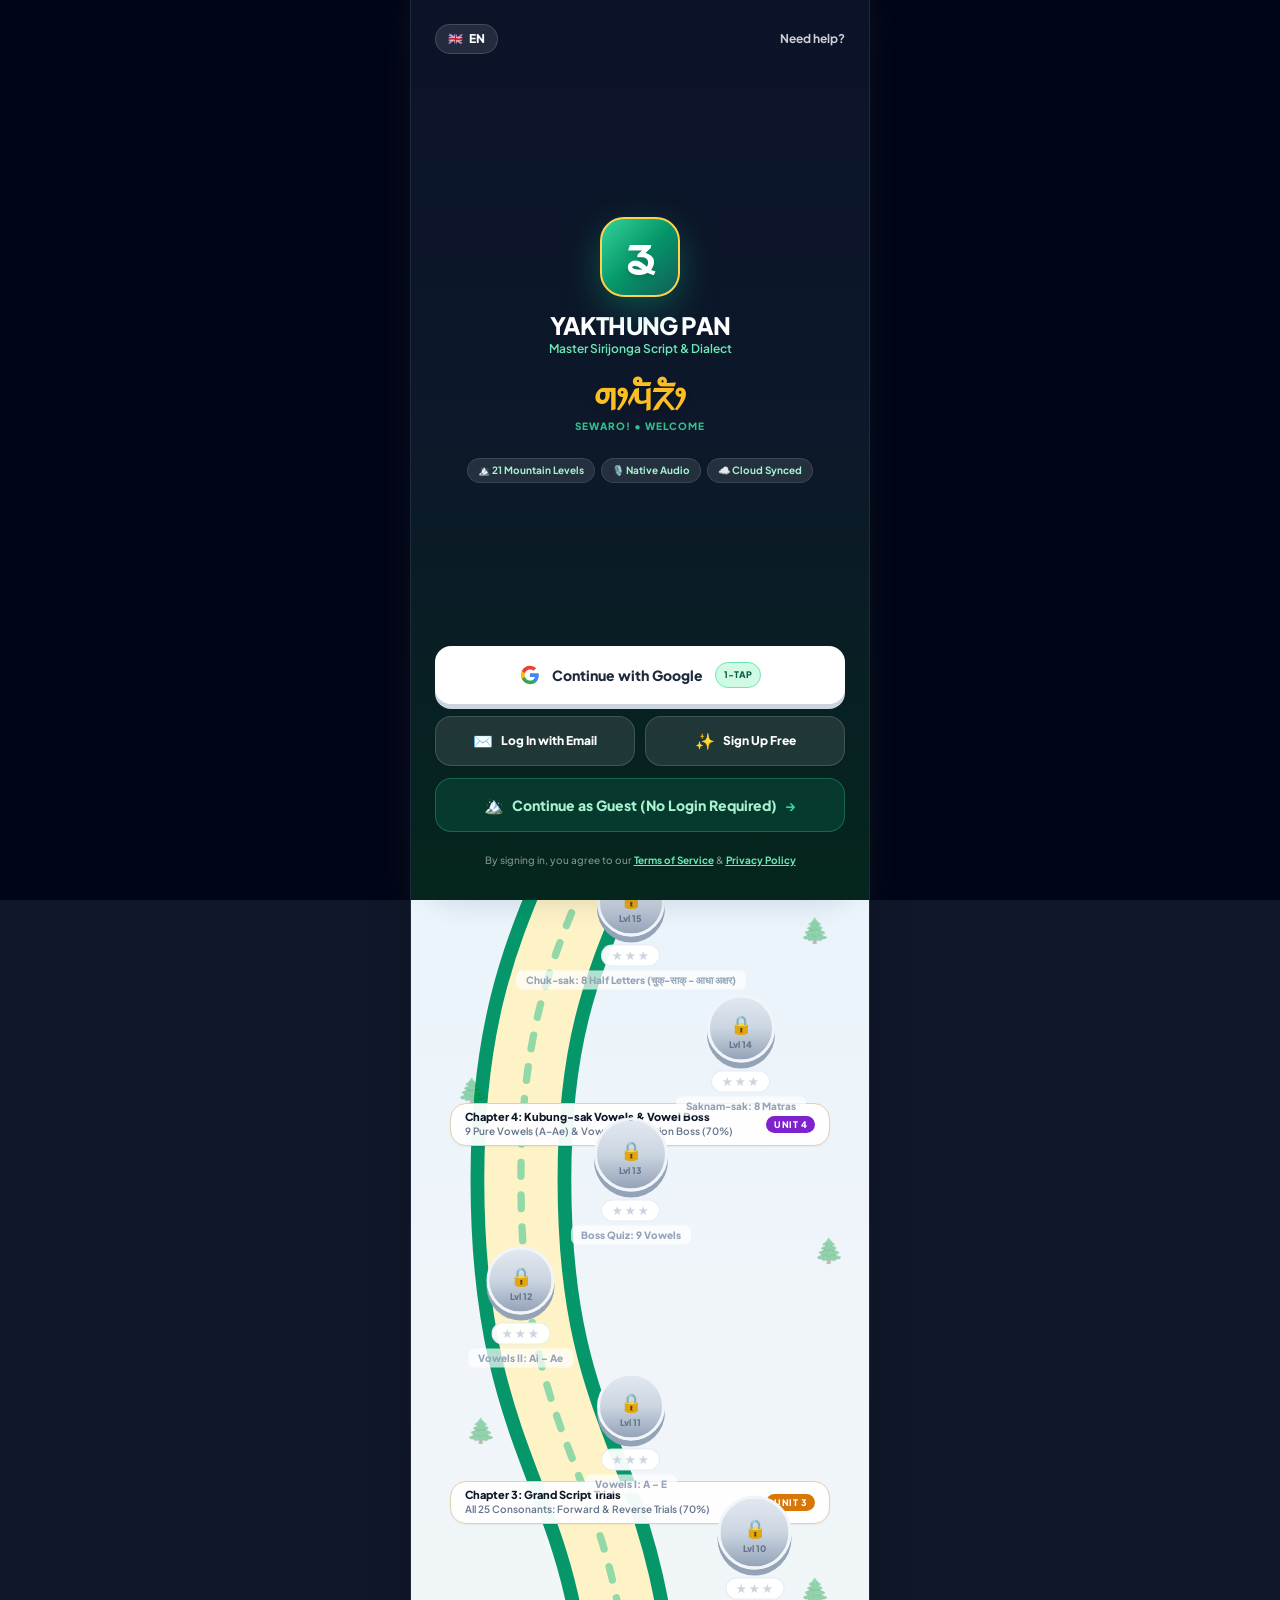
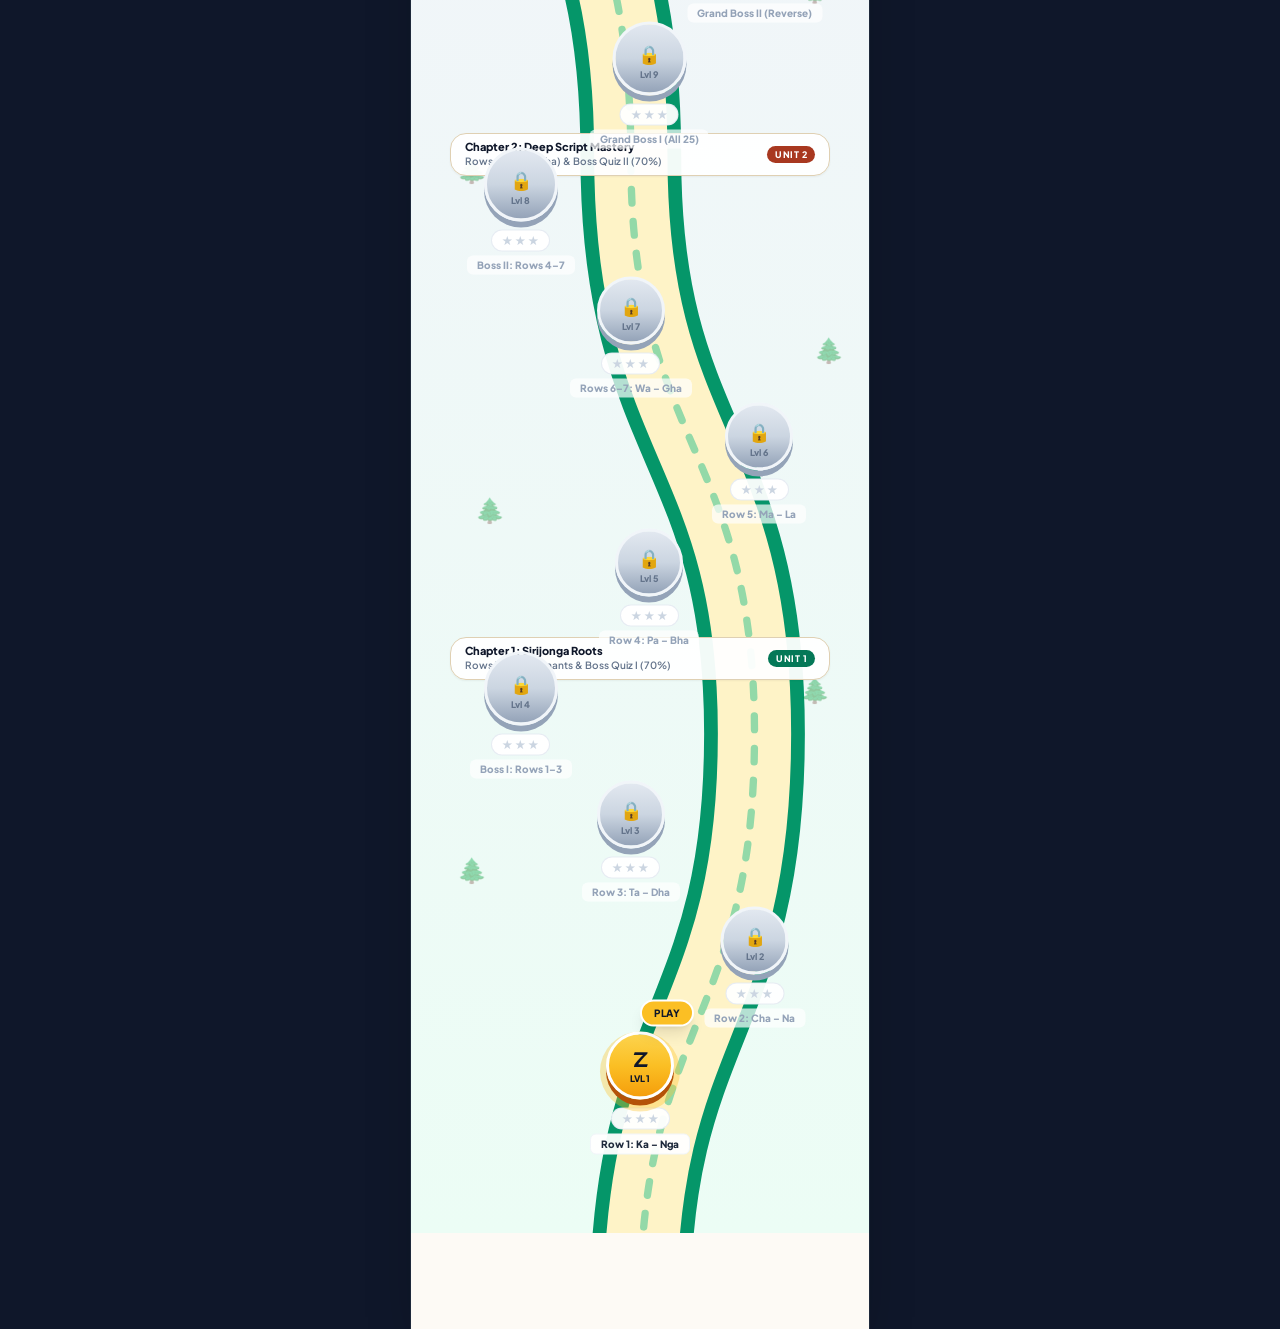
==== commit 126ff0c7: "fix: add missing Chuk-n (ᤴ) half letter to Level 15, Extra 13.1, Boss Level 17, and reference charts" ====
--- a/index.html
+++ b/index.html
@@ -605,7 +605,7 @@
                                 <div class="flex items-center gap-1.5">
                                     <span class="text-amber-700 font-extrabold text-sm">✨</span>
                                     <div>
-                                        <div class="text-[11px] font-extrabold text-amber-950 leading-tight">ᤆᤢᤰ-ᤛᤠᤰ • आधा अक्षर (7 Half Letters)</div>
+                                        <div class="text-[11px] font-extrabold text-amber-950 leading-tight">ᤆᤢᤰ-ᤛᤠᤰ • आधा अक्षर (8 Half Letters)</div>
                                         <p class="text-[9px] text-amber-800 font-medium">Full Consonant ➔ Half-Letter Final Mark</p>
                                     </div>
                                 </div>
@@ -615,8 +615,8 @@
                                 </button>
                             </div>
 
-                            <!-- Interactive 7 Half-Letter Pills -->
-                            <div id="chukSakPillsContainer" class="grid grid-cols-4 sm:grid-cols-7 gap-1">
+                            <!-- Interactive 8 Half-Letter Pills -->
+                            <div id="chukSakPillsContainer" class="grid grid-cols-4 sm:grid-cols-8 gap-1">
                                 <!-- Injected via JS -->
                             </div>
 
@@ -642,10 +642,10 @@
                             <!-- Practice Category Switcher for Extra 13.1 / 13.2 -->
                             <div id="saknamExtraModeBar" class="flex items-center justify-center gap-1.5 p-1 bg-white/90 rounded-xl border border-parchment-300 shadow-2xs">
                                 <button id="extraFilterAllBtn" onclick="switchExtraSaknamMode('all')" class="flex-1 py-1 px-2 rounded-lg text-[10px] font-extrabold transition bg-parchment-100 text-slate-700 hover:bg-parchment-200">
-                                    🌟 All 13
+                                    🌟 All 14
                                 </button>
                                 <button id="extraFilterFinalsBtn" onclick="switchExtraSaknamMode('finals')" class="flex-1 py-1 px-2 rounded-lg text-[10px] font-extrabold transition bg-emerald-700 text-white shadow-2xs">
-                                    ✨ 7 Finals
+                                    ✨ 8 Finals
                                 </button>
                                 <button id="extraFilterMarksBtn" onclick="switchExtraSaknamMode('marks')" class="flex-1 py-1 px-2 rounded-lg text-[10px] font-extrabold transition bg-parchment-100 text-slate-700 hover:bg-parchment-200">
                                     💫 6 Marks
@@ -1044,7 +1044,7 @@
         <!-- MODAL 6: MODERN ACCOUNT & CLOUD PROGRESS SYNC             -->
         <!-- ========================================================= -->
         <div id="authModal" class="hidden fixed inset-0 z-[60] flex items-end sm:items-center justify-center bg-slate-950/85 backdrop-blur-md p-0 sm:p-4">
-            <div class="w-full max-w-sm sm:max-w-md bg-gradient-to-b from-[#131d2e] via-[#0f1728] to-[#090e17] text-white border-t sm:border border-white/10 rounded-t-[32px] sm:rounded-[32px] flex flex-col shadow-[0_25px_60px_-15px_rgba(0,0,0,0.85)] overflow-hidden max-h-[94vh]">
+            <div class="w-full max-w-sm sm:max-w-md bg-gradient-to-b from-[#131d2e] via-[#0f1728] to-[#090e17] text-white border-t sm:border border-emerald-500/20 rounded-t-[32px] sm:rounded-[32px] flex flex-col shadow-[0_25px_60px_-15px_rgba(0,0,0,0.85)] overflow-hidden max-h-[94vh]">
                 
                 <!-- Mobile top drag indicator -->
                 <div class="w-10 h-1 bg-white/20 rounded-full mx-auto mt-3 mb-1 sm:hidden"></div>
@@ -1056,8 +1056,8 @@
                             <span class="font-limbu text-lg text-white font-bold">ᤕ</span>
                         </div>
                         <div>
-                            <h2 id="authModalDynamicTitle" class="text-sm font-black tracking-tight text-white leading-none">Account & Progress Sync</h2>
-                            <p id="authModalDynamicSub" class="text-[11px] text-emerald-300/80 font-medium mt-1">Keep your stars, XP &amp; voices synced across devices</p>
+                            <h2 id="authModalDynamicTitle" class="text-sm font-black tracking-tight text-white leading-none">Sign In &amp; Progress Sync</h2>
+                            <p id="authModalDynamicSub" class="text-[11px] text-emerald-300/80 font-medium mt-1">Keep your trail, stars, XP &amp; voices synced across devices</p>
                         </div>
                     </div>
                     <button id="authModalCloseBtn" onclick="closeAuthModal()" class="w-8 h-8 rounded-full bg-white/10 hover:bg-white/20 text-white/80 hover:text-white flex items-center justify-center text-sm font-bold transition active:scale-90 cursor-pointer" title="Close">
@@ -1074,10 +1074,10 @@
                             
                             <!-- Sleek Segmented Tab Switcher (Google, Email, Sign Up) -->
                             <div class="grid grid-cols-3 gap-1.5 p-1 bg-slate-950/80 rounded-2xl border border-slate-700/60 text-xs font-bold shadow-inner">
-                                <button id="tabBtnGoogle" onclick="switchAuthTab('google')" class="py-2.5 px-2 rounded-xl text-center transition text-slate-400 hover:text-white font-bold cursor-pointer">
+                                <button id="tabBtnGoogle" onclick="switchAuthTab('google')" class="py-2.5 px-2 rounded-xl text-center transition bg-gradient-to-r from-emerald-600 to-emerald-500 text-white shadow-md font-black cursor-pointer">
                                     <span>🌐 Google</span>
                                 </button>
-                                <button id="tabBtnEmail" onclick="switchAuthTab('email')" class="py-2.5 px-2 rounded-xl text-center transition bg-gradient-to-r from-emerald-600 to-emerald-500 text-white shadow-md font-black cursor-pointer">
+                                <button id="tabBtnEmail" onclick="switchAuthTab('email')" class="py-2.5 px-2 rounded-xl text-center transition text-slate-400 hover:text-white font-bold cursor-pointer">
                                     <span>✉️ Log In</span>
                                 </button>
                                 <button id="tabBtnRegister" onclick="switchAuthTab('register')" class="py-2.5 px-2 rounded-xl text-center transition text-slate-400 hover:text-white font-bold cursor-pointer">
@@ -1085,9 +1085,10 @@
                                 </button>
                             </div>
 
-                            <!-- Tab 1: Google Sign-In with Official Account Chooser Popup -->
-                            <div id="tabContentGoogle" class="hidden pt-1 space-y-3">
-                                <button id="btnContinueGoogle" onclick="handleGoogleSignInBtnClick()" class="w-full py-4 px-6 rounded-2xl bg-white hover:bg-slate-50 active:translate-y-0.5 text-slate-800 font-black text-sm shadow-[0_5px_0_#cbd5e1] active:shadow-[0_1px_0_#cbd5e1] flex items-center justify-center gap-3 transition cursor-pointer">
+                            <!-- Tab 1: Official Google Sign-In -->
+                            <div id="tabContentGoogle" class="pt-2 space-y-4">
+                                <!-- Official Google Button -->
+                                <button id="btnContinueGoogle" onclick="handleGoogleSignInBtnClick()" class="w-full py-4 px-6 rounded-2xl bg-white hover:bg-slate-50 active:translate-y-0.5 text-slate-800 font-black text-sm shadow-[0_5px_0_#cbd5e1] active:shadow-[0_1px_0_#cbd5e1] flex items-center justify-center gap-3 transition cursor-pointer relative">
                                     <svg class="w-5 h-5 shrink-0" viewBox="0 0 24 24">
                                         <path fill="#4285F4" d="M22.56 12.25c0-.78-.07-1.53-.2-2.25H12v4.26h5.92c-.26 1.37-1.04 2.53-2.21 3.31v2.77h3.57c2.08-1.92 3.28-4.74 3.28-8.09z"/>
                                         <path fill="#34A853" d="M12 23c2.97 0 5.46-.98 7.28-2.66l-3.57-2.77c-.98.66-2.23 1.06-3.71 1.06-2.86 0-5.29-1.93-6.16-4.53H2.18v2.84C3.99 20.53 7.7 23 12 23z"/>
@@ -1095,43 +1096,31 @@
                                         <path fill="#EA4335" d="M12 5.38c1.62 0 3.06.56 4.21 1.64l3.15-3.15C17.45 2.09 14.97 1 12 1 7.7 1 3.99 3.47 2.18 7.06l3.66 2.84c.87-2.6 3.3-4.52 6.16-4.52z"/>
                                     </svg>
                                     <span>Continue with Google</span>
-                                </button>
-                                <p class="text-[11px] text-slate-400 text-center">Fast, one-tap sign-in with your Google account</p>
-
-                                <!-- Error / Config Helper Banner -->
-                                <div id="googleAuthDiagnosticBanner" class="hidden p-3 rounded-2xl bg-amber-500/15 border border-amber-500/30 text-left text-xs space-y-1.5">
-                                    <div class="font-bold text-amber-300 flex items-center gap-1.5">
-                                        <span>🔑</span> <span id="googleDiagTitle">Google Setup Notice</span>
-                                    </div>
-                                    <p id="googleDiagMessage" class="text-[11px] text-amber-200/90 leading-relaxed"></p>
-                                </div>
-
-                                <div class="relative flex items-center my-2">
-                                    <div class="flex-grow border-t border-slate-700/60"></div>
-                                    <span class="flex-shrink mx-3 text-[10px] font-bold text-slate-400 uppercase tracking-wider">or 1-Tap Instant Connect</span>
-                                    <div class="flex-grow border-t border-slate-700/60"></div>
-                                </div>
-
-                                <div class="space-y-2 text-left">
-                                    <div>
-                                        <label class="block text-[10px] font-extrabold text-slate-400 uppercase tracking-widest mb-1">Your Name or Email</label>
-                                        <div class="flex items-center bg-slate-950/80 border border-slate-700/80 rounded-2xl focus-within:border-emerald-400 transition overflow-hidden">
-                                            <span class="pl-3.5 text-sm text-slate-400 select-none">👤</span>
-                                            <input id="googleNameOrEmailInput" type="text" placeholder="e.g. Numa Phung or learner@gmail.com" class="w-full bg-transparent px-3 py-2.5 text-white placeholder-slate-500 text-xs font-medium focus:outline-none">
-                                        </div>
-                                    </div>
-                                    <button onclick="handleQuickGoogleConnectBtn()" type="button" class="w-full py-3.5 px-4 rounded-2xl bg-gradient-to-r from-emerald-600 to-emerald-500 hover:from-emerald-500 hover:to-emerald-400 active:translate-y-0.5 text-white font-black text-xs shadow-[0_4px_0_#064e3b] transition cursor-pointer">
-                                        ✓ Connect Profile &amp; Start
-                                    </button>
+                                    <span class="text-[9px] font-black uppercase px-2 py-0.5 rounded-full bg-emerald-100 text-emerald-800 border border-emerald-300">Official</span>
+                                </button>
+                                <p class="text-[11px] text-slate-400 text-center">Fast, official web sign-in with your Google account</p>
+
+                                <!-- Trust & Security Info Card -->
+                                <div class="p-4 rounded-2xl bg-slate-900/80 border border-emerald-500/20 text-left space-y-2">
+                                    <div class="flex items-center gap-2">
+                                        <div class="w-6 h-6 rounded-lg bg-emerald-500/20 border border-emerald-500/40 flex items-center justify-center text-xs">🔒</div>
+                                        <div class="text-xs font-bold text-emerald-300">Official Google OAuth Verification</div>
+                                    </div>
+                                    <div class="text-[11px] text-slate-300/90 leading-relaxed">
+                                        Authenticates through Google's official security servers. Automatically synchronizes your 21 mountain trail levels, stars, XP, and audio recordings.
+                                    </div>
+                                    <div class="pt-1 flex items-center gap-2">
+                                        <div class="text-[10px] font-bold px-2 py-0.5 rounded-md bg-white/5 border border-white/10 text-slate-300">✓ Multi-Device Sync</div>
+                                        <div class="text-[10px] font-bold px-2 py-0.5 rounded-md bg-white/5 border border-white/10 text-slate-300">✓ Progress Backup</div>
+                                        <div class="text-[10px] font-bold px-2 py-0.5 rounded-md bg-white/5 border border-white/10 text-slate-300">✓ Cloud Restored</div>
+                                    </div>
                                 </div>
 
                                 <div class="pt-2 text-center text-xs text-slate-400">
-                                    Prefer email? <button onclick="switchAuthTab('email')" type="button" class="text-emerald-400 font-extrabold hover:underline">Log In with Email</button>
-                                </div>
-                            </div>
-
-                            <!-- Tab 2: Modern Email & Password Sign-In -->
-                            <div id="tabContentEmail" class="pt-1 space-y-4 text-left">
+                                    <div>Prefer email? <button onclick="switchAuthTab('email')" type="button" class="text-emerald-400 font-extrabold hover:underline cursor-pointer">Log In with Email</button></div>
+                                </div>
+                            </div>\n                            <!-- Tab 2: Modern Email & Password Sign-In -->
+                            <div id="tabContentEmail" class="hidden pt-1 space-y-4 text-left">
                                 <!-- Email Input -->
                                 <div>
                                     <label class="block text-[10px] font-extrabold text-slate-400 uppercase tracking-widest mb-1.5">Email Address</label>
@@ -1145,7 +1134,7 @@
                                 <div>
                                     <div class="flex items-center justify-between mb-1.5">
                                         <label class="text-[10px] font-extrabold text-slate-400 uppercase tracking-widest">Password</label>
-                                        <button onclick="resetPasswordWithFirebase()" type="button" class="text-[10px] font-bold text-emerald-400 hover:text-emerald-300 hover:underline">Forgot password?</button>
+                                        <button onclick="resetPasswordWithFirebase()" type="button" class="text-[10px] font-bold text-emerald-400 hover:text-emerald-300 hover:underline cursor-pointer">Forgot password?</button>
                                     </div>
                                     <div class="relative flex items-center bg-slate-950/80 border border-slate-700/80 rounded-2xl focus-within:border-emerald-400 focus-within:ring-2 focus-within:ring-emerald-500/25 transition overflow-hidden">
                                         <span class="pl-3.5 text-base text-slate-400 select-none">🔒</span>
@@ -1163,18 +1152,28 @@
 
                                 <!-- Switch to Register -->
                                 <p class="text-center text-xs text-slate-400 pt-1">
-                                    Don't have an account? <button onclick="switchAuthTab('register')" type="button" class="text-emerald-400 font-extrabold hover:underline">Create Account (Sign Up)</button>
+                                    Don't have an account? <button onclick="switchAuthTab('register')" type="button" class="text-emerald-400 font-extrabold hover:underline cursor-pointer">Create Account (Sign Up)</button>
                                 </p>
                             </div>
 
-                            <!-- Tab 3: Modern Sign Up & Choose Username -->
+                            <!-- Tab 3: Modern Sign Up & Dynamic Avatar Preview -->
                             <div id="tabContentRegister" class="hidden pt-1 space-y-3.5 text-left">
+                                <!-- Dynamic Live Avatar Preview -->
+                                <div class="flex items-center justify-center pb-1">
+                                    <div class="relative">
+                                        <div id="regAvatarPreview" class="w-14 h-14 rounded-2xl bg-gradient-to-br from-emerald-500 to-teal-700 border-2 border-emerald-400/50 flex items-center justify-center shadow-lg overflow-hidden text-2xl">
+                                            👤
+                                        </div>
+                                        <span class="absolute -bottom-1 -right-1 px-1.5 py-0.5 rounded-full bg-emerald-950 text-emerald-300 text-[8px] font-black uppercase border border-emerald-500/40">Avatar</span>
+                                    </div>
+                                </div>
+
                                 <!-- Field 1: Choose Username -->
                                 <div>
                                     <label class="block text-[10px] font-extrabold text-slate-400 uppercase tracking-widest mb-1.5">Choose Username</label>
                                     <div class="relative flex items-center bg-slate-950/80 border border-slate-700/80 rounded-2xl focus-within:border-emerald-400 focus-within:ring-2 focus-within:ring-emerald-500/25 transition overflow-hidden">
                                         <span class="pl-3.5 text-base text-slate-400 select-none">👤</span>
-                                        <input id="firebaseRegUsernameInput" onkeydown="if(event.key==='Enter') signUpWithEmailPassword()" type="text" autocomplete="username" placeholder="e.g. Suman Limbu or LimbuHero" class="w-full bg-transparent px-3 py-3 text-white placeholder-slate-500 text-xs sm:text-sm font-medium focus:outline-none">
+                                        <input id="firebaseRegUsernameInput" oninput="if(typeof updateRegAvatarPreview==='function') updateRegAvatarPreview(this.value)" onkeydown="if(event.key==='Enter') signUpWithEmailPassword()" type="text" autocomplete="username" placeholder="e.g. Suman Limbu or LimbuHero" class="w-full bg-transparent px-3 py-3 text-white placeholder-slate-500 text-xs sm:text-sm font-medium focus:outline-none">
                                     </div>
                                     <p class="text-[10px] text-slate-400 mt-1 pl-1">Your display name on the trail &amp; leaderboards</p>
                                 </div>
@@ -1207,7 +1206,7 @@
 
                                 <!-- Switch to Log In -->
                                 <p class="text-center text-xs text-slate-400 pt-1">
-                                    Already have an account? <button onclick="switchAuthTab('email')" type="button" class="text-emerald-400 font-extrabold hover:underline">Log In</button>
+                                    Already have an account? <button onclick="switchAuthTab('email')" type="button" class="text-emerald-400 font-extrabold hover:underline cursor-pointer">Log In</button>
                                 </p>
                             </div>
 
@@ -1237,10 +1236,26 @@
                                         <button onclick="toggleEditUsername(false)" class="px-2.5 py-2 text-xs font-bold bg-white/10 text-white rounded-xl hover:bg-white/20">✕</button>
                                     </div>
                                 </div>
-                                <p id="authProfileEmail" class="text-xs text-slate-400 mt-1">learner@gmail.com</p>
+                                <p id="authProfileEmail" class="text-xs text-slate-400 mt-1">ag9tes.yt@gmail.com</p>
                                 <span id="authProviderBadge" class="inline-block mt-2 text-[10px] font-extrabold px-3 py-1 rounded-full bg-emerald-950/80 text-emerald-300 border border-emerald-500/30" data-i18n="signed_in_badge">
                                     ● Account Connected &amp; Synced
                                 </span>
+                            </div>
+
+                            <!-- Progress Summary Strip -->
+                            <div class="grid grid-cols-3 gap-2 p-2.5 bg-slate-950/60 rounded-2xl border border-white/5 text-center">
+                                <div class="p-1.5">
+                                    <div class="text-[10px] text-slate-400 font-bold uppercase">Trail</div>
+                                    <div id="authProfileLevel" class="text-sm font-black text-emerald-300">Level 1</div>
+                                </div>
+                                <div class="p-1.5 border-x border-white/10">
+                                    <div class="text-[10px] text-slate-400 font-bold uppercase">Stars</div>
+                                    <div id="authProfileStars" class="text-sm font-black text-amber-300">0 ★</div>
+                                </div>
+                                <div class="p-1.5">
+                                    <div class="text-[10px] text-slate-400 font-bold uppercase">Total XP</div>
+                                    <div id="authProfileXp" class="text-sm font-black text-cyan-300">0 ⚡</div>
+                                </div>
                             </div>
 
                             <!-- Cloud Sync Status Bar -->
@@ -1274,11 +1289,11 @@
                         <ul class="space-y-1.5 text-[11px] text-slate-400">
                             <li class="flex items-center gap-2">
                                 <span class="text-emerald-400 font-bold">✓</span>
-                                <span>All 21 Mountain Trail levels & star ratings</span>
+                                <span>All 21 Mountain Trail levels &amp; star ratings</span>
                             </li>
                             <li class="flex items-center gap-2">
                                 <span class="text-emerald-400 font-bold">✓</span>
-                                <span>Mastered characters, daily streak & earned XP</span>
+                                <span>Mastered characters, daily streak &amp; earned XP</span>
                             </li>
                             <li class="flex items-center gap-2">
                                 <span class="text-emerald-400 font-bold">✓</span>
@@ -1341,7 +1356,6 @@
                 </div>
             </div>
         </div>
-
     </div>
 
     <!-- ========================================================= -->
